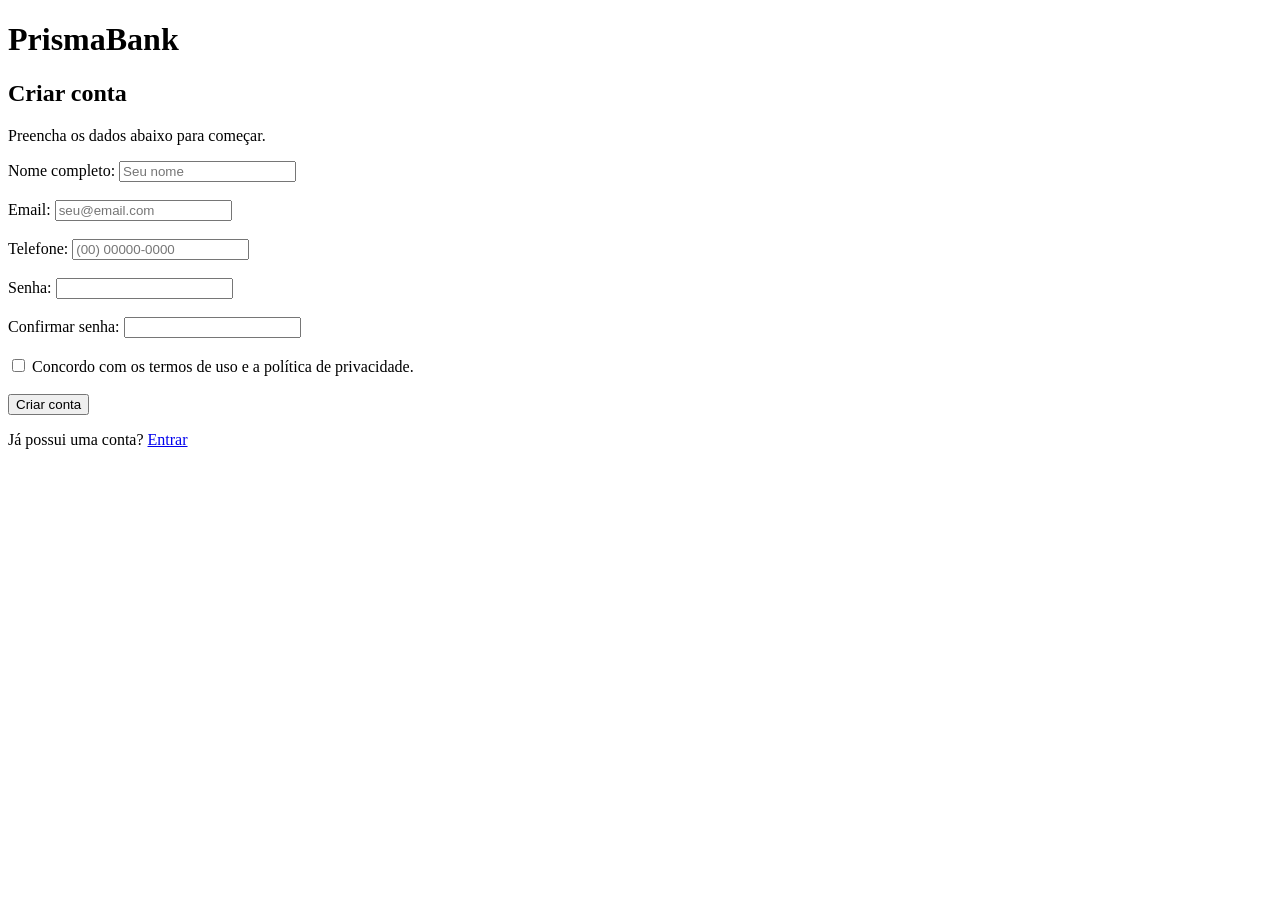
==== index.html @ 23309fc6 "Leva o cadastro para o painel do banco O cadastro.html agora vem antes do painel: quem abre o index." ====
<!DOCTYPE html>
<html lang="pt-BR">
<head>
  <meta charset="UTF-8">
  <meta name="viewport" content="width=device-width, initial-scale=1.0">
  <title>Prisma Bank | Início</title>

  <!-- Quem ainda não fez o cadastro vai primeiro para a tela de cadastro -->
  <script>
    let usuarioPrisma = null;
    try { usuarioPrisma = sessionStorage.getItem("prisma-usuario"); } catch (erro) {}
    if (!usuarioPrisma) { window.location.replace("cadastro.html"); }
  </script>

  <!-- Fonte do Google -->
  <link rel="preconnect" href="https://fonts.googleapis.com">
  <link rel="preconnect" href="https://fonts.gstatic.com" crossorigin>
  <link href="https://fonts.googleapis.com/css2?family=Manrope:wght@400;500;600;700;800&display=swap" rel="stylesheet">

  <!-- CSS da equipe -->
  <link rel="stylesheet" href="css/style-1.css">
  <link rel="stylesheet" href="css/style-2.css">
</head>
<body>
  <div class="app">

    <!-- ===== MENU LATERAL ===== -->
    <aside class="sidebar" id="sidebar">
      <a href="#" class="logo">
        <span class="logo-icone">△</span>
        <span class="logo-texto">Prisma Bank</span>
      </a>

      <nav class="menu">
        <ul>
          <li><a href="#" class="menu-link ativo"><span class="icone">⌂</span> Início</a></li>
          <li><a href="#" class="menu-link"><span class="icone">◈</span> Pix</a></li>
          <li><a href="#" class="menu-link"><span class="icone">⇄</span> Transferências</a></li>
          <li><a href="#" class="menu-link"><span class="icone">▤</span> Extrato</a></li>
          <li><a href="#" class="menu-link"><span class="icone">▭</span> Cartões</a></li>
        </ul>
      </nav>

      <a href="#" class="menu-link config"><span class="icone">⚙</span> Configurações</a>
    </aside>

    <div class="conteudo">

      <!-- ===== TOPO ===== -->
      <header class="topo">
        <button class="btn-menu" id="btn-menu" aria-label="Abrir menu">☰</button>

        <div class="saldo">
          <span class="saldo-titulo">Saldo total</span>
          <strong class="saldo-valor" id="saldo-valor"><small>R$</small> 24.860,35</strong>
        </div>

        <div class="topo-acoes">
          <button class="btn-notificacao" id="btn-notificacao" aria-label="Notificações">
            🔔
            <span class="badge">3</span>
          </button>
          <div class="avatar">AS</div>
        </div>
      </header>

      <!-- ===== PAINEL ===== -->
      <main class="painel">

        <!-- Ações rápidas -->
        <section class="acoes-rapidas">
          <a href="#" class="card-acao destaque" id="btn-pix">
            <span class="card-icone">◈</span>
            <h3>Pix</h3>
            <p>Envie e receba na hora</p>
          </a>

          <a href="#" class="card-acao">
            <span class="card-icone">⇄</span>
            <h3>Transferir</h3>
            <p>Para qualquer banco</p>
          </a>

          <a href="#" class="card-acao">
            <span class="card-icone">▥</span>
            <h3>Pagar</h3>
            <p>Boletos e contas</p>
          </a>

          <a href="#" class="card-acao">
            <span class="card-icone">▯</span>
            <h3>Recarregar</h3>
            <p>Celular e transporte</p>
          </a>
        </section>

        <!-- Gráfico de gastos -->
        <section class="card grafico">
          <div class="grafico-topo">
            <div>
              <h2>Gastos mensais</h2>
              <p class="texto-fraco">Últimos 6 meses fechados</p>
            </div>

            <div class="grafico-resumo">
              <div>
                <span class="texto-fraco">Outubro</span>
                <strong>R$ 3.810</strong>
                <small class="texto-fraco">+12% sobre setembro</small>
              </div>
              <div>
                <span class="texto-fraco">-- Média</span>
                <strong>R$ 3.200</strong>
              </div>
            </div>
          </div>

          <div class="grafico-area">
            <div class="grafico-eixo">
              <span>R$ 4 mil</span>
              <span>R$ 2 mil</span>
              <span>R$ 0</span>
            </div>

            <div class="grafico-barras">
              <div class="barra-item">
                <div class="barra" style="height: 65%;"></div>
                <span>Mai</span>
              </div>
              <div class="barra-item">
                <div class="barra" style="height: 75%;"></div>
                <span>Jun</span>
              </div>
              <div class="barra-item">
                <div class="barra" style="height: 68%;"></div>
                <span>Jul</span>
              </div>
              <div class="barra-item">
                <div class="barra" style="height: 83%;"></div>
                <span>Ago</span>
              </div>
              <div class="barra-item">
                <div class="barra" style="height: 82%;"></div>
                <span>Set</span>
              </div>
              <div class="barra-item atual">
                <div class="barra" style="height: 95%;" title="Outubro: R$ 3.810"></div>
                <span>Out</span>
              </div>
            </div>
          </div>
        </section>

        <!-- Extrato recente -->
        <section class="card extrato">
          <div class="extrato-topo">
            <h2>Extrato recente</h2>
            <a href="#" class="link-destaque">Ver extrato completo</a>
          </div>

          <table class="tabela">
            <thead>
              <tr>
                <th>Descrição</th>
                <th>Data</th>
                <th>Tipo</th>
                <th>Status</th>
                <th class="valor">Valor</th>
              </tr>
            </thead>

            <tbody id="tabela-extrato">
              <tr>
                <td class="descricao"><span class="icone-mov entrada">↙</span> Lucas Ferreira</td>
                <td>Hoje, 09:42</td>
                <td>Pix</td>
                <td><span class="status concluido">✓ Concluído</span></td>
                <td class="valor positivo">+ R$ 850,00</td>
              </tr>
              <tr>
                <td class="descricao"><span class="icone-mov saida">↗</span> Supermercado Aurora</td>
                <td>Hoje, 08:15</td>
                <td>Cartão</td>
                <td><span class="status concluido">✓ Concluído</span></td>
                <td class="valor">− R$ 212,90</td>
              </tr>
              <tr>
                <td class="descricao"><span class="icone-mov saida">↗</span> Conta de luz</td>
                <td>3 nov</td>
                <td>Boleto</td>
                <td><span class="status pendente">◷ Pendente</span></td>
                <td class="valor">− R$ 184,37</td>
              </tr>
              <tr>
                <td class="descricao"><span class="icone-mov saida">↗</span> Renata Lima</td>
                <td>3 nov</td>
                <td>TED</td>
                <td><span class="status concluido">✓ Concluído</span></td>
                <td class="valor">− R$ 1.200,00</td>
              </tr>
              <tr>
                <td class="descricao"><span class="icone-mov saida">↗</span> Recarga de celular</td>
                <td>2 nov</td>
                <td>Recarga</td>
                <td><span class="status concluido">✓ Concluído</span></td>
                <td class="valor">− R$ 30,00</td>
              </tr>
            </tbody>
          </table>
        </section>

      </main>
    </div>

  </div>

  <!-- JavaScript da equipe -->
  <script src="js/script-1.js"></script>
  <script src="js/script-2.js"></script>
</body>
</html>
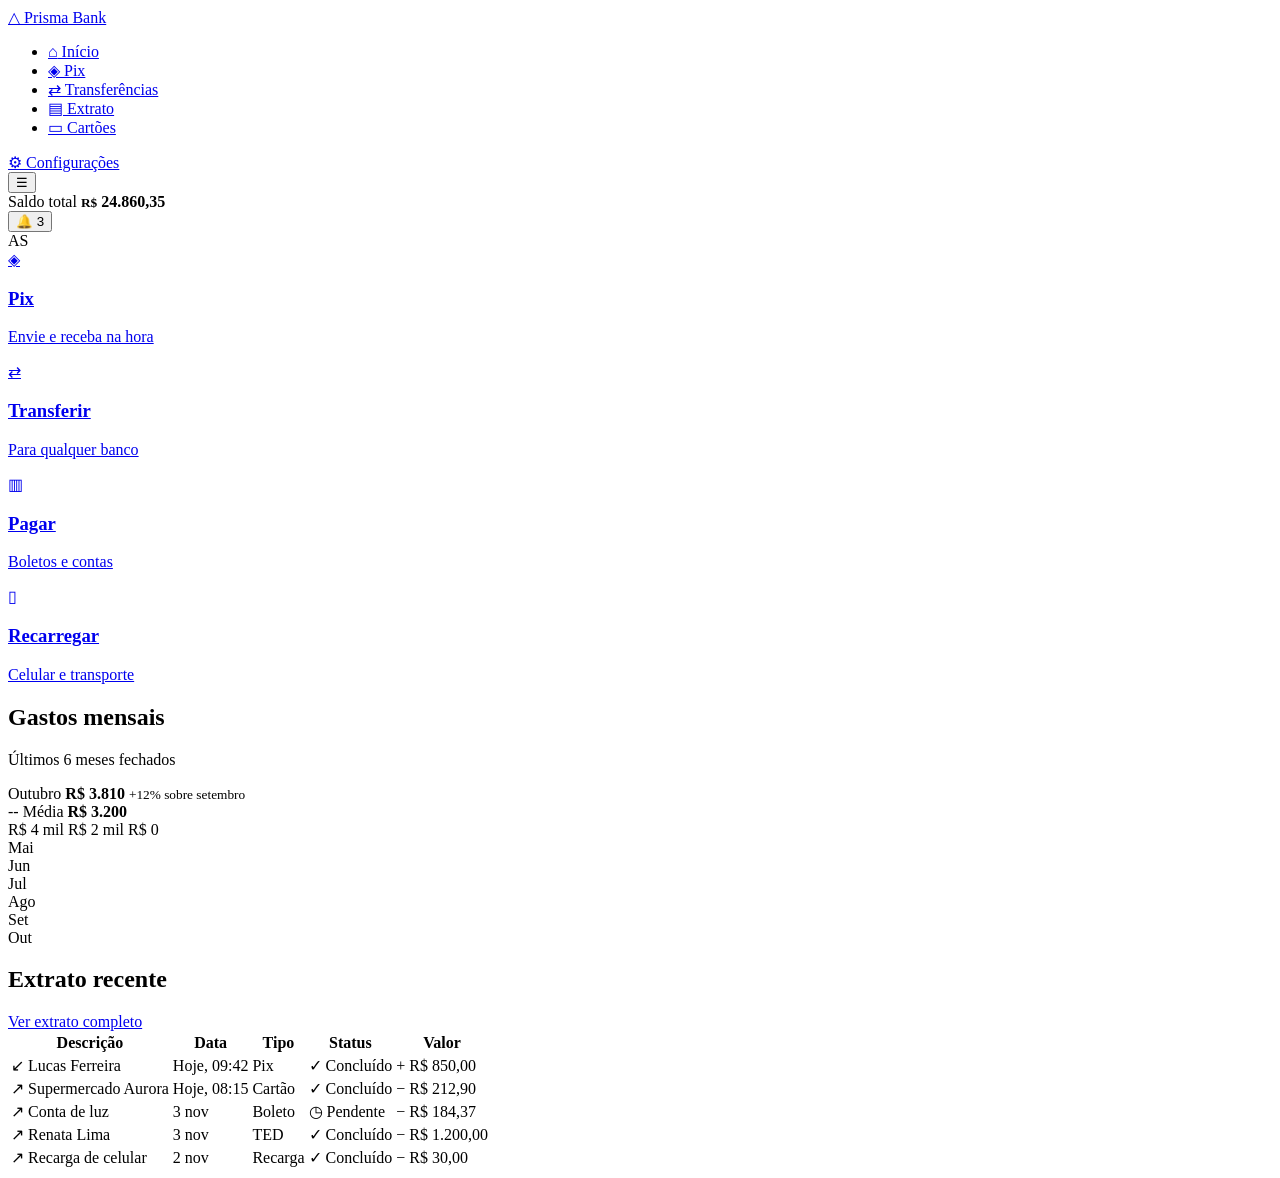
==== commit 00c5b987: "Revert "Leva o cadastro para o painel do banco" This reverts commit 23309fc.  Co-Authored-By: Claude" ====
--- a/index.html
+++ b/index.html
@@ -4,13 +4,6 @@
   <meta charset="UTF-8">
   <meta name="viewport" content="width=device-width, initial-scale=1.0">
   <title>Prisma Bank | Início</title>
-
-  <!-- Quem ainda não fez o cadastro vai primeiro para a tela de cadastro -->
-  <script>
-    let usuarioPrisma = null;
-    try { usuarioPrisma = sessionStorage.getItem("prisma-usuario"); } catch (erro) {}
-    if (!usuarioPrisma) { window.location.replace("cadastro.html"); }
-  </script>
 
   <!-- Fonte do Google -->
   <link rel="preconnect" href="https://fonts.googleapis.com">
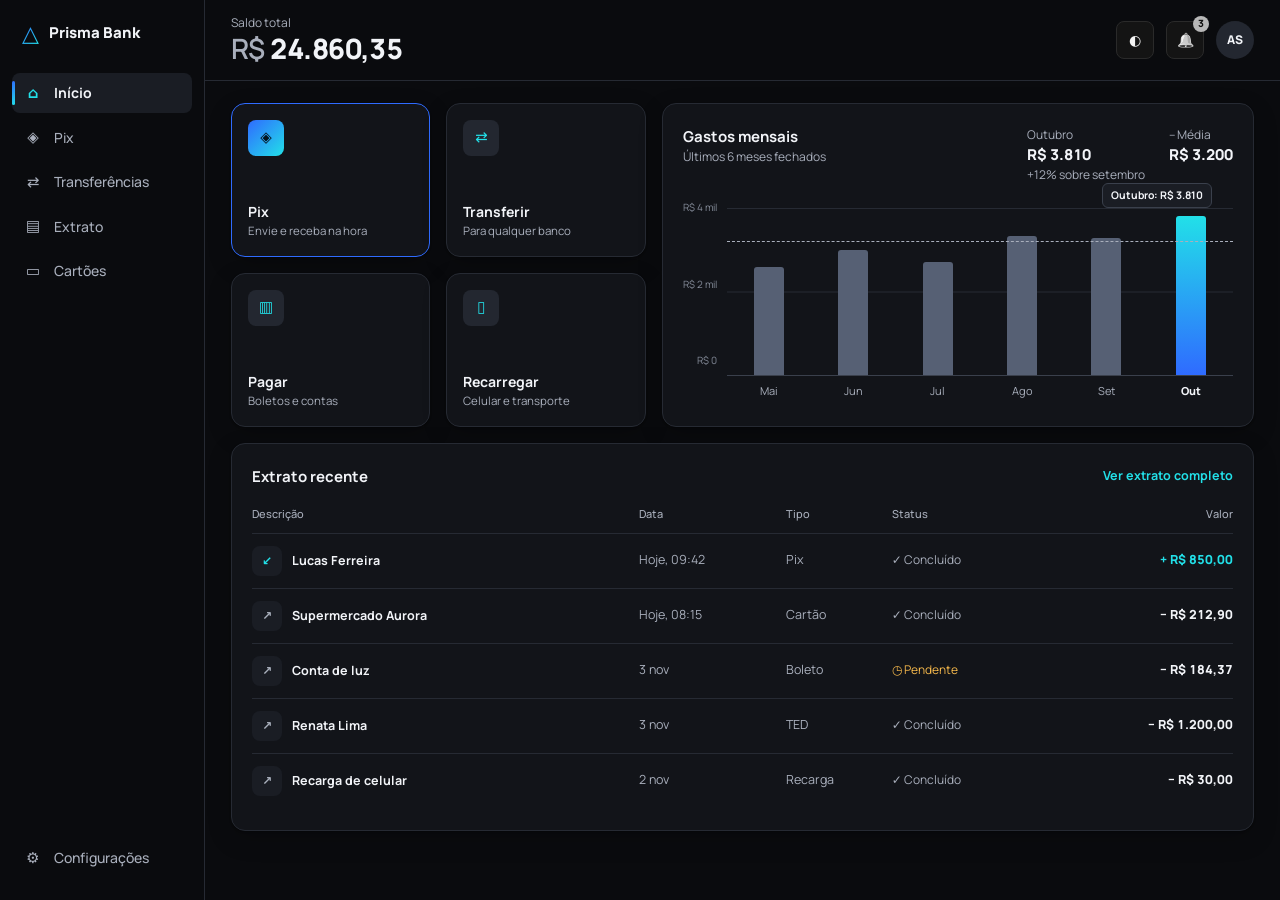
==== commit 7a40c25b: "Liga o JavaScript ao index.html" ====
--- a/index.html
+++ b/index.html
@@ -49,6 +49,7 @@
         </div>
 
         <div class="topo-acoes">
+          <button class="btn-notificacao" id="btn-tema" aria-label="Mudar tema">&#9680;</button>
           <button class="btn-notificacao" id="btn-notificacao" aria-label="Notificações">
             🔔
             <span class="badge">3</span>
@@ -208,7 +209,7 @@
   </div>
 
   <!-- JavaScript da equipe -->
-  <script src="js/script-1.js"></script>
-  <script src="js/script-2.js"></script>
+  <script src="script.js"></script>
+  <script src="script.js"></script>
 </body>
 </html>
--- a/css/style-1.css
+++ b/css/style-1.css
@@ -0,0 +1,710 @@
+/* ==========================================================================
+   Prisma Bank: painel
+   Fundo escuro, cinzas para o conteúdo e o gradiente azul → ciano só nos
+   destaques (logo, Pix, mês atual do gráfico).
+   ========================================================================== */
+
+/* ---------- Cores e medidas (mude aqui para mudar o site todo) ---------- */
+:root {
+  color-scheme: dark;
+
+  /* Fundos */
+  --bg: #0a0b0e;
+  --surface: #121419;
+  --surface-2: #1a1d24;
+  --surface-3: #232730;
+  --line: #262a33;
+  --line-strong: #3a404c;
+
+  /* Texto */
+  --text: #f2f4f8;
+  --text-2: #a9afbc;
+  --text-3: #868d9b;
+
+  /* Destaques */
+  --blue: #2f6bff;
+  --cyan: #22e0e8;
+  --gradiente: linear-gradient(135deg, var(--blue), var(--cyan));
+  --destaque: var(--cyan);
+
+  /* Status */
+  --aviso: #f5b84b;
+
+  /* Gráfico */
+  --barra: #566074;
+  --barra-hover: #7a859b;
+
+  /* Formas */
+  --raio-p: 8px;
+  --raio: 14px;
+  --sombra: 0 1px 2px rgb(0 0 0 / 0.3), 0 8px 24px rgb(0 0 0 / 0.18);
+  --transicao: 180ms ease;
+
+  --largura-menu: 205px;
+}
+
+/* Modo claro: o JavaScript só precisa colocar a classe "claro" no <body> */
+body.claro {
+  color-scheme: light;
+
+  --bg: #f3f5f9;
+  --surface: #ffffff;
+  --surface-2: #f0f2f7;
+  --surface-3: #e4e8ef;
+  --line: #e1e5ec;
+  --line-strong: #c5ccd8;
+
+  --text: #12151b;
+  --text-2: #4c5362;
+  --text-3: #667083;
+
+  --destaque: #0a6bb0; /* ciano puro fica ilegível sobre branco */
+  --aviso: #9a6200;
+
+  --barra: #aab2c2;
+  --barra-hover: #7c869a;
+
+  --sombra: 0 1px 2px rgb(18 21 27 / 0.05), 0 8px 24px rgb(18 21 27 / 0.05);
+}
+
+/* ---------- Base ---------- */
+*,
+*::before,
+*::after {
+  box-sizing: border-box;
+}
+
+body {
+  margin: 0;
+  min-height: 100vh;
+  background: var(--bg);
+  color: var(--text);
+  font-family: "Manrope", system-ui, "Segoe UI", Roboto, sans-serif;
+  font-size: 14px;
+  line-height: 1.5;
+  -webkit-font-smoothing: antialiased;
+  transition: background-color var(--transicao), color var(--transicao);
+}
+
+h2,
+h3,
+p,
+ul {
+  margin: 0;
+}
+
+ul {
+  padding: 0;
+  list-style: none;
+}
+
+a {
+  color: inherit;
+  text-decoration: none;
+}
+
+button {
+  font: inherit;
+  color: inherit;
+  cursor: pointer;
+}
+
+.texto-fraco {
+  color: var(--text-2);
+  font-size: 12px;
+}
+
+/* ---------- Estrutura: menu à esquerda + conteúdo ---------- */
+.app {
+  display: grid;
+  grid-template-columns: var(--largura-menu) minmax(0, 1fr);
+  min-height: 100vh;
+}
+
+/* ---------- Menu lateral ---------- */
+.sidebar {
+  position: sticky;
+  top: 0;
+  display: flex;
+  flex-direction: column;
+  gap: 28px;
+  height: 100vh;
+  padding: 22px 12px;
+  border-right: 1px solid var(--line);
+  background: var(--bg);
+}
+
+.logo {
+  display: flex;
+  align-items: center;
+  gap: 10px;
+  padding: 0 10px;
+  font-size: 15px;
+  font-weight: 800;
+}
+
+.logo-icone {
+  font-size: 22px;
+  line-height: 1;
+  background: var(--gradiente);
+  -webkit-background-clip: text;
+  background-clip: text;
+  color: transparent;
+}
+
+.menu {
+  flex: 1;
+}
+
+.menu ul {
+  display: flex;
+  flex-direction: column;
+  gap: 4px;
+}
+
+.menu-link {
+  position: relative;
+  display: flex;
+  align-items: center;
+  gap: 12px;
+  padding: 9px 12px;
+  border-radius: var(--raio-p);
+  color: var(--text-2);
+  font-weight: 500;
+  transition: background-color var(--transicao), color var(--transicao);
+}
+
+.menu-link:hover {
+  background: var(--surface);
+  color: var(--text);
+}
+
+.menu-link.ativo {
+  background: var(--surface-2);
+  color: var(--text);
+  font-weight: 700;
+}
+
+/* Barrinha colorida à esquerda do item ativo */
+.menu-link.ativo::before {
+  content: "";
+  position: absolute;
+  top: 8px;
+  bottom: 8px;
+  left: 0;
+  width: 3px;
+  border-radius: 3px;
+  background: var(--gradiente);
+}
+
+.menu-link.ativo .icone {
+  color: var(--destaque);
+}
+
+.icone {
+  display: inline-grid;
+  place-items: center;
+  width: 18px;
+  font-size: 15px;
+}
+
+/* ---------- Conteúdo ---------- */
+.conteudo {
+  min-width: 0;
+}
+
+/* ---------- Topo ---------- */
+.topo {
+  position: sticky;
+  top: 0;
+  z-index: 10;
+  display: flex;
+  align-items: center;
+  gap: 16px;
+  padding: 14px 26px;
+  border-bottom: 1px solid var(--line);
+  background: var(--bg);
+}
+
+.btn-menu {
+  display: none; /* só aparece no celular */
+  width: 40px;
+  height: 40px;
+  border: 1px solid var(--line);
+  border-radius: var(--raio-p);
+  background: var(--surface);
+  font-size: 18px;
+}
+
+.saldo {
+  display: flex;
+  flex-direction: column;
+}
+
+.saldo-titulo {
+  color: var(--text-2);
+  font-size: 12px;
+}
+
+.saldo-valor {
+  font-size: 28px;
+  font-weight: 800;
+  line-height: 1.2;
+  letter-spacing: -0.02em;
+  font-variant-numeric: tabular-nums;
+}
+
+.saldo-valor small {
+  color: var(--text-2);
+  font-size: inherit;
+  font-weight: 600;
+}
+
+.topo-acoes {
+  display: flex;
+  align-items: center;
+  gap: 12px;
+  margin-left: auto;
+}
+
+.btn-notificacao {
+  position: relative;
+  display: grid;
+  place-items: center;
+  width: 38px;
+  height: 38px;
+  border: 1px solid var(--line);
+  border-radius: var(--raio-p);
+  background: var(--surface);
+  font-size: 14px;
+  filter: grayscale(1);
+  transition: border-color var(--transicao);
+}
+
+.btn-notificacao:hover {
+  border-color: var(--line-strong);
+}
+
+.badge {
+  position: absolute;
+  top: -6px;
+  right: -6px;
+  display: grid;
+  place-items: center;
+  min-width: 16px;
+  height: 16px;
+  padding: 0 4px;
+  border-radius: 999px;
+  background: var(--cyan);
+  color: #04131f;
+  font-size: 10px;
+  font-weight: 800;
+  filter: none;
+}
+
+.avatar {
+  display: grid;
+  place-items: center;
+  width: 38px;
+  height: 38px;
+  border-radius: 50%;
+  background: var(--surface-3);
+  font-size: 12px;
+  font-weight: 800;
+}
+
+/* ---------- Painel: atalhos + gráfico em cima, extrato embaixo ---------- */
+.painel {
+  display: grid;
+  grid-template-columns: minmax(0, 7fr) minmax(0, 10fr);
+  gap: 16px;
+  max-width: 1086px;
+  margin: 0 auto;
+  padding: 22px 26px 40px;
+}
+
+.card {
+  padding: 22px 20px;
+  border: 1px solid var(--line);
+  border-radius: var(--raio);
+  background: var(--surface);
+  box-shadow: var(--sombra);
+}
+
+.card h2 {
+  font-size: 15px;
+  font-weight: 700;
+}
+
+/* ---------- Ações rápidas ---------- */
+.acoes-rapidas {
+  display: grid;
+  grid-template-columns: repeat(2, minmax(0, 1fr));
+  gap: 16px;
+}
+
+.card-acao {
+  display: flex;
+  flex-direction: column;
+  min-height: 154px;
+  padding: 16px;
+  border: 1px solid var(--line);
+  border-radius: var(--raio);
+  background: var(--surface);
+  box-shadow: var(--sombra);
+  transition: border-color var(--transicao), transform var(--transicao);
+}
+
+.card-acao:hover,
+.card-acao:focus-visible {
+  border-color: var(--destaque);
+  transform: translateY(-2px);
+  outline: none;
+}
+
+.card-acao.destaque {
+  border-color: var(--blue);
+}
+
+.card-icone {
+  display: grid;
+  place-items: center;
+  width: 36px;
+  height: 36px;
+  margin-bottom: auto;
+  border-radius: var(--raio-p);
+  background: var(--surface-3);
+  color: var(--destaque);
+  font-size: 15px;
+}
+
+.card-acao.destaque .card-icone {
+  background: var(--gradiente);
+  color: #04131f;
+}
+
+.card-acao h3 {
+  margin-top: 40px;
+  font-size: 14px;
+  font-weight: 700;
+}
+
+.card-acao p {
+  color: var(--text-2);
+  font-size: 11.5px;
+}
+
+/* ---------- Gráfico de gastos ---------- */
+.grafico {
+  display: flex;
+  flex-direction: column;
+  gap: 24px;
+}
+
+.grafico-topo {
+  display: flex;
+  justify-content: space-between;
+  gap: 16px;
+}
+
+.grafico-resumo {
+  display: flex;
+  gap: 24px;
+}
+
+.grafico-resumo > div {
+  display: flex;
+  flex-direction: column;
+  font-size: 11px;
+}
+
+.grafico-resumo strong {
+  font-size: 15px;
+  font-weight: 800;
+  font-variant-numeric: tabular-nums;
+}
+
+.grafico-area {
+  --altura: 168px;
+  display: flex;
+  gap: 10px;
+  padding-bottom: 26px; /* espaço para os nomes dos meses */
+}
+
+.grafico-eixo {
+  display: flex;
+  flex-direction: column;
+  justify-content: space-between;
+  height: var(--altura);
+  margin-top: -8px;
+  margin-bottom: -8px;
+  color: var(--text-3);
+  font-size: 10px;
+  text-align: right;
+  white-space: nowrap;
+}
+
+.grafico-barras {
+  position: relative;
+  display: flex;
+  flex: 1;
+  align-items: flex-end;
+  justify-content: space-around;
+  height: var(--altura);
+  border-bottom: 1px solid var(--line-strong);
+  /* linhas de fundo em R$ 4 mil e R$ 2 mil */
+  background-image: linear-gradient(var(--line) 1px, transparent 1px);
+  background-size: 100% 50%;
+}
+
+/* Linha tracejada da média (R$ 3.200 de R$ 4 mil = 80%) */
+.grafico-barras::before {
+  content: "";
+  position: absolute;
+  right: 0;
+  bottom: 80%;
+  left: 0;
+  z-index: 2;
+  border-top: 1.5px dashed var(--text-2);
+  pointer-events: none;
+}
+
+.barra-item {
+  position: relative;
+  display: flex;
+  flex: 1;
+  justify-content: center;
+  align-items: flex-end;
+  height: 100%;
+}
+
+.barra {
+  position: relative;
+  width: min(30px, 60%);
+  border-radius: 3px 3px 0 0;
+  background: var(--barra);
+  transition: background-color var(--transicao);
+}
+
+.barra-item:hover .barra {
+  background: var(--barra-hover);
+}
+
+.barra-item span {
+  position: absolute;
+  bottom: -24px;
+  color: var(--text-2);
+  font-size: 11px;
+}
+
+.barra-item.atual .barra {
+  background: linear-gradient(to top, var(--blue), var(--cyan));
+}
+
+.barra-item.atual span {
+  color: var(--text);
+  font-weight: 800;
+}
+
+/* Etiqueta em cima do mês atual (usa o texto do atributo title) */
+.barra-item.atual .barra::after {
+  content: attr(title);
+  position: absolute;
+  bottom: calc(100% + 8px);
+  right: -6px;
+  z-index: 3;
+  padding: 4px 8px;
+  border: 1px solid var(--line-strong);
+  border-radius: 6px;
+  background: var(--surface-2);
+  color: var(--text);
+  font-size: 10.5px;
+  font-weight: 700;
+  white-space: nowrap;
+}
+
+/* ---------- Extrato ---------- */
+.extrato {
+  grid-column: 1 / -1;
+}
+
+.extrato-topo {
+  display: flex;
+  align-items: center;
+  justify-content: space-between;
+  margin-bottom: 18px;
+}
+
+.link-destaque {
+  color: var(--destaque);
+  font-size: 12.5px;
+  font-weight: 700;
+}
+
+.link-destaque:hover {
+  text-decoration: underline;
+}
+
+.tabela {
+  width: 100%;
+  border-collapse: collapse;
+  font-size: 12.5px;
+}
+
+.tabela th {
+  padding: 0 0 10px;
+  color: var(--text-2);
+  font-size: 11px;
+  font-weight: 500;
+  text-align: left;
+}
+
+.tabela td {
+  padding: 12px 0;
+  border-top: 1px solid var(--line);
+  color: var(--text-2);
+}
+
+.tabela tbody tr {
+  transition: background-color var(--transicao);
+}
+
+.tabela tbody tr:hover {
+  background: var(--surface-2);
+}
+
+.descricao {
+  display: flex;
+  align-items: center;
+  gap: 10px;
+  color: var(--text) !important;
+  font-weight: 700;
+}
+
+.icone-mov {
+  display: grid;
+  place-items: center;
+  width: 30px;
+  height: 30px;
+  border-radius: var(--raio-p);
+  background: var(--surface-2);
+  color: var(--text-2);
+  font-size: 12px;
+}
+
+.icone-mov.entrada {
+  color: var(--destaque);
+}
+
+.status {
+  font-size: 12px;
+}
+
+.status.pendente {
+  color: var(--aviso);
+}
+
+.tabela .valor {
+  text-align: right;
+  white-space: nowrap;
+}
+
+.tabela td.valor {
+  color: var(--text);
+  font-weight: 800;
+  font-variant-numeric: tabular-nums;
+}
+
+.tabela td.valor.positivo {
+  color: var(--destaque);
+}
+
+/* ---------- Telas médias: o gráfico desce para baixo dos atalhos ---------- */
+@media (max-width: 1100px) {
+  .painel {
+    grid-template-columns: minmax(0, 1fr);
+  }
+
+  .acoes-rapidas {
+    grid-template-columns: repeat(4, minmax(0, 1fr));
+  }
+
+  .card-acao {
+    min-height: 130px;
+  }
+
+  .card-acao h3 {
+    margin-top: 24px;
+  }
+}
+
+/* ---------- Celular: o menu vira uma gaveta que abre pelo botão ☰ ---------- */
+@media (max-width: 800px) {
+  .app {
+    grid-template-columns: minmax(0, 1fr);
+  }
+
+  .sidebar {
+    position: fixed;
+    left: 0;
+    z-index: 20;
+    width: 240px;
+    transform: translateX(-100%);
+    transition: transform var(--transicao);
+  }
+
+  /* O JavaScript coloca a classe "aberto" para mostrar o menu */
+  .sidebar.aberto {
+    transform: translateX(0);
+    box-shadow: 0 0 40px rgb(0 0 0 / 0.5);
+  }
+
+  .btn-menu {
+    display: grid;
+    place-items: center;
+  }
+
+  .topo {
+    padding: 12px 16px;
+  }
+
+  .saldo-valor {
+    font-size: 22px;
+  }
+
+  .painel {
+    padding: 16px 16px 32px;
+  }
+
+  .acoes-rapidas {
+    grid-template-columns: repeat(2, minmax(0, 1fr));
+    gap: 12px;
+  }
+
+  .grafico-topo {
+    flex-direction: column;
+  }
+
+  /* No celular a tabela mostra só descrição, status e valor */
+  .tabela th:nth-child(2),
+  .tabela td:nth-child(2),
+  .tabela th:nth-child(3),
+  .tabela td:nth-child(3) {
+    display: none;
+  }
+}
+
+@media (max-width: 480px) {
+  .card-acao {
+    min-height: 110px;
+  }
+
+  .card-acao p {
+    display: none;
+  }
+
+  .tabela th:nth-child(4),
+  .tabela td:nth-child(4) {
+    display: none;
+  }
+}
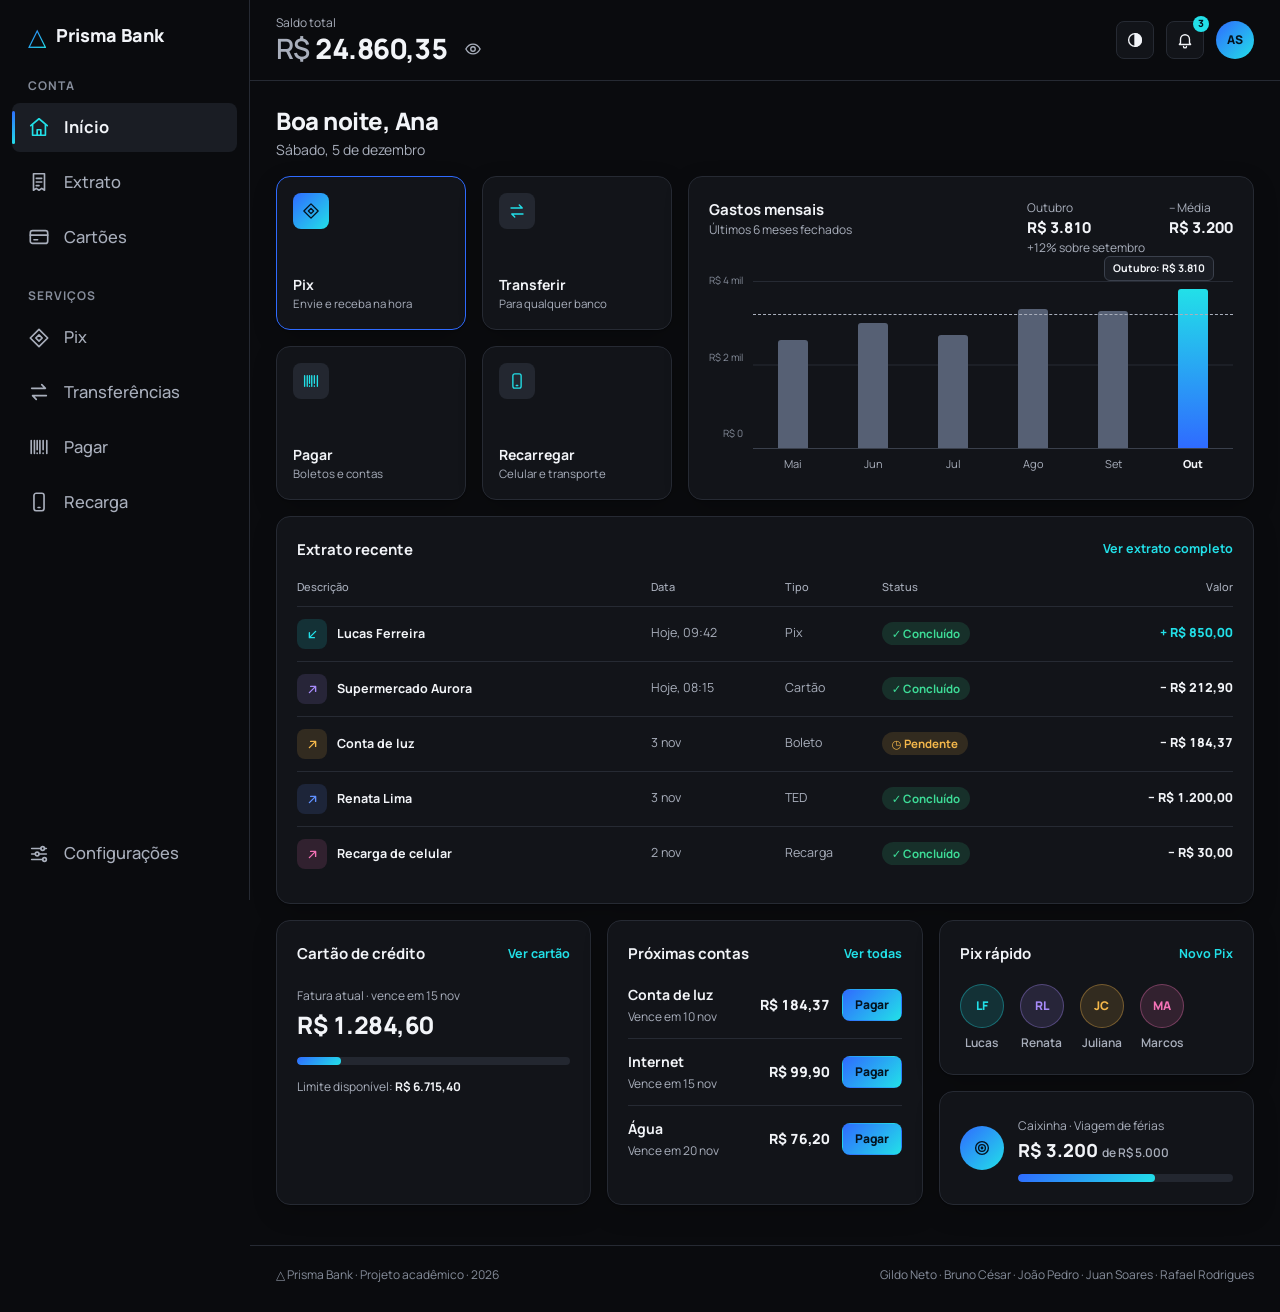
==== commit d9e4f9b7: "Junta o main e reúne o banco em uma página só Conclui o merge do main (PRs #4 e #5) com o painel reo" ====
--- a/index.html
+++ b/index.html
@@ -4,6 +4,7 @@
   <meta charset="UTF-8">
   <meta name="viewport" content="width=device-width, initial-scale=1.0">
   <title>Prisma Bank | Início</title>
+  <link rel="icon" href="favicon.svg" type="image/svg+xml">
 
   <!-- Fonte do Google -->
   <link rel="preconnect" href="https://fonts.googleapis.com">
@@ -12,77 +13,138 @@
 
   <!-- CSS da equipe -->
   <link rel="stylesheet" href="css/style-1.css">
-  <link rel="stylesheet" href="css/style-2.css">
 </head>
 <body>
+  <!--
+    Ícones do site (SVG). Cada <symbol> é desenhado uma vez aqui e usado
+    em qualquer lugar com: <svg class="ico"><use href="#i-pix"/></svg>
+  -->
+  <svg class="sprite" aria-hidden="true">
+    <symbol id="i-inicio" viewBox="0 0 24 24"><path d="M3 10.5 12 3l9 7.5"/><path d="M5 9.5V21h14V9.5"/><path d="M10 21v-6h4v6"/></symbol>
+    <symbol id="i-pix" viewBox="0 0 24 24"><path d="M12 2.5 21.5 12 12 21.5 2.5 12Z"/><path d="M8.5 12 12 8.5 15.5 12 12 15.5Z"/></symbol>
+    <symbol id="i-transferir" viewBox="0 0 24 24"><path d="M4 8h15l-4-4"/><path d="M20 16H5l4 4"/></symbol>
+    <symbol id="i-extrato" viewBox="0 0 24 24"><path d="M6 3h12v18l-3-2-3 2-3-2-3 2Z"/><path d="M9 8h6M9 12h6M9 16h3"/></symbol>
+    <symbol id="i-cartao" viewBox="0 0 24 24"><rect x="2.5" y="5" width="19" height="14" rx="2.5"/><path d="M2.5 10h19M6.5 15h4"/></symbol>
+    <symbol id="i-config" viewBox="0 0 24 24"><path d="M4 6h10M4 12h4M12 12h8M4 18h12"/><circle cx="16" cy="6" r="2"/><circle cx="10" cy="12" r="2"/><circle cx="18" cy="18" r="2"/><path d="M18 6h2"/></symbol>
+    <symbol id="i-pagar" viewBox="0 0 24 24"><path d="M3.5 5v14M7 5v14M10 5v10M13 5v14M16.5 5v10M20.5 5v14M10 18.5v.5M16.5 18.5v.5"/></symbol>
+    <symbol id="i-recarga" viewBox="0 0 24 24"><rect x="6.5" y="2.5" width="11" height="19" rx="2.5"/><path d="M11 18h2"/></symbol>
+    <symbol id="i-sino" viewBox="0 0 24 24"><path d="M6 16v-5a6 6 0 0 1 12 0v5l1.5 2h-15Z"/><path d="M10 20.5a2 2 0 0 0 4 0"/></symbol>
+    <symbol id="i-tema" viewBox="0 0 24 24"><circle cx="12" cy="12" r="8.5"/><path d="M12 3.5a8.5 8.5 0 0 1 0 17Z" fill="currentColor"/></symbol>
+    <symbol id="i-menu" viewBox="0 0 24 24"><path d="M4 7h16M4 12h16M4 17h16"/></symbol>
+    <symbol id="i-olho" viewBox="0 0 24 24"><path d="M2.5 12S6 5.5 12 5.5 21.5 12 21.5 12 18 18.5 12 18.5 2.5 12 2.5 12Z"/><circle cx="12" cy="12" r="3"/></symbol>
+    <symbol id="i-olho-off" viewBox="0 0 24 24"><path d="M2.5 12S6 5.5 12 5.5 21.5 12 21.5 12 18 18.5 12 18.5 2.5 12 2.5 12Z"/><circle cx="12" cy="12" r="3"/><path d="M4 4l16 16"/></symbol>
+    <symbol id="i-cadeado" viewBox="0 0 24 24"><rect x="5" y="10.5" width="14" height="10" rx="2"/><path d="M8 10.5V8a4 4 0 0 1 8 0v2.5"/></symbol>
+    <symbol id="i-entrada" viewBox="0 0 24 24"><path d="M17 7 7 17M7 9v8h8"/></symbol>
+    <symbol id="i-saida" viewBox="0 0 24 24"><path d="M7 17 17 7M9 7h8v8"/></symbol>
+    <symbol id="i-check" viewBox="0 0 24 24"><path d="m5 12.5 4.5 4.5L19 7.5"/></symbol>
+    <symbol id="i-meta" viewBox="0 0 24 24"><circle cx="12" cy="12" r="8.5"/><circle cx="12" cy="12" r="4.5"/><circle cx="12" cy="12" r="1" fill="currentColor"/></symbol>
+  </svg>
+  <!--
+    Todas as telas do banco ficam neste arquivo.
+    Cada tela é um <main data-tela="..."> e só uma aparece por vez.
+    Os links do menu usam "#nome-da-tela" (ex.: href="#extrato")
+    e o script.js mostra a tela certa.
+  -->
   <div class="app">
 
     <!-- ===== MENU LATERAL ===== -->
     <aside class="sidebar" id="sidebar">
-      <a href="#" class="logo">
+      <a href="#inicio" class="logo">
         <span class="logo-icone">△</span>
         <span class="logo-texto">Prisma Bank</span>
       </a>
 
       <nav class="menu">
+        <!-- Dois grupos, cada um com um título pequeno em cima -->
+        <p class="menu-titulo">Conta</p>
         <ul>
-          <li><a href="#" class="menu-link ativo"><span class="icone">⌂</span> Início</a></li>
-          <li><a href="#" class="menu-link"><span class="icone">◈</span> Pix</a></li>
-          <li><a href="#" class="menu-link"><span class="icone">⇄</span> Transferências</a></li>
-          <li><a href="#" class="menu-link"><span class="icone">▤</span> Extrato</a></li>
-          <li><a href="#" class="menu-link"><span class="icone">▭</span> Cartões</a></li>
+          <li><a href="#inicio" class="menu-link ativo"><span class="icone"><svg class="ico"><use href="#i-inicio"/></svg></span> Início</a></li>
+          <li><a href="#extrato" class="menu-link"><span class="icone"><svg class="ico"><use href="#i-extrato"/></svg></span> Extrato</a></li>
+          <li><a href="#cartoes" class="menu-link"><span class="icone"><svg class="ico"><use href="#i-cartao"/></svg></span> Cartões</a></li>
+        </ul>
+
+        <p class="menu-titulo">Serviços</p>
+        <ul>
+          <li><a href="#pix" class="menu-link"><span class="icone"><svg class="ico"><use href="#i-pix"/></svg></span> Pix</a></li>
+          <li><a href="#transferencias" class="menu-link"><span class="icone"><svg class="ico"><use href="#i-transferir"/></svg></span> Transferências</a></li>
+          <li><a href="#pagar" class="menu-link"><span class="icone"><svg class="ico"><use href="#i-pagar"/></svg></span> Pagar</a></li>
+          <li><a href="#recarga" class="menu-link"><span class="icone"><svg class="ico"><use href="#i-recarga"/></svg></span> Recarga</a></li>
         </ul>
       </nav>
 
-      <a href="#" class="menu-link config"><span class="icone">⚙</span> Configurações</a>
+      <a href="#configuracoes" class="menu-link config"><span class="icone"><svg class="ico"><use href="#i-config"/></svg></span> Configurações</a>
     </aside>
 
     <div class="conteudo">
 
       <!-- ===== TOPO ===== -->
       <header class="topo">
-        <button class="btn-menu" id="btn-menu" aria-label="Abrir menu">☰</button>
+        <button class="btn-menu" id="btn-menu" aria-label="Abrir menu"><svg class="ico"><use href="#i-menu"/></svg></button>
 
         <div class="saldo">
           <span class="saldo-titulo">Saldo total</span>
-          <strong class="saldo-valor" id="saldo-valor"><small>R$</small> 24.860,35</strong>
+          <div class="saldo-linha">
+            <strong class="saldo-valor" id="saldo-valor"><small>R$</small> 24.860,35</strong>
+            <!-- Olho: esconde e mostra o saldo -->
+            <button class="btn-olho" id="btn-olho" aria-label="Esconder saldo"><svg class="ico"><use href="#i-olho"/></svg></button>
+          </div>
         </div>
 
         <div class="topo-acoes">
-          <button class="btn-notificacao" id="btn-tema" aria-label="Mudar tema">&#9680;</button>
-          <button class="btn-notificacao" id="btn-notificacao" aria-label="Notificações">
-            🔔
-            <span class="badge">3</span>
-          </button>
-          <div class="avatar">AS</div>
+          <button class="btn-notificacao" id="btn-tema" aria-label="Mudar tema"><svg class="ico"><use href="#i-tema"/></svg></button>
+          <!-- Sino: abre uma caixinha com as notificações -->
+          <div class="notificacoes">
+            <button class="btn-notificacao" id="btn-notificacao" aria-label="Notificações" aria-expanded="false">
+              <svg class="ico"><use href="#i-sino"/></svg>
+              <span class="badge" id="badge-notificacoes"></span>
+            </button>
+
+            <div class="caixa-notificacoes" id="caixa-notificacoes" hidden>
+              <div class="card-topo">
+                <h2>Notificações</h2>
+                <button class="link-destaque botao-texto" id="btn-limpar-notificacoes">Limpar</button>
+              </div>
+              <ul class="lista" id="lista-notificacoes"><!-- preenchido pelo script.js --></ul>
+            </div>
+          </div>
+          <a href="#configuracoes" class="avatar" title="Meu perfil">AS</a>
         </div>
       </header>
 
-      <!-- ===== PAINEL ===== -->
-      <main class="painel">
+
+      <!-- =====================================================
+           TELA: INÍCIO
+           ===================================================== -->
+      <main class="painel" data-tela="inicio" data-titulo="Início">
+
+        <!-- Saudação: "Bom dia/Boa tarde/Boa noite" e a data vêm do script.js -->
+        <div class="saudacao">
+          <h1><span id="saudacao-texto">Olá</span>, Ana</h1>
+          <p id="data-hoje"></p>
+        </div>
 
         <!-- Ações rápidas -->
         <section class="acoes-rapidas">
-          <a href="#" class="card-acao destaque" id="btn-pix">
-            <span class="card-icone">◈</span>
+          <a href="#pix" class="card-acao destaque">
+            <span class="card-icone"><svg class="ico"><use href="#i-pix"/></svg></span>
             <h3>Pix</h3>
             <p>Envie e receba na hora</p>
           </a>
 
-          <a href="#" class="card-acao">
-            <span class="card-icone">⇄</span>
+          <a href="#transferencias" class="card-acao">
+            <span class="card-icone"><svg class="ico"><use href="#i-transferir"/></svg></span>
             <h3>Transferir</h3>
             <p>Para qualquer banco</p>
           </a>
 
-          <a href="#" class="card-acao">
-            <span class="card-icone">▥</span>
+          <a href="#pagar" class="card-acao">
+            <span class="card-icone"><svg class="ico"><use href="#i-pagar"/></svg></span>
             <h3>Pagar</h3>
             <p>Boletos e contas</p>
           </a>
 
-          <a href="#" class="card-acao">
-            <span class="card-icone">▯</span>
+          <a href="#recarga" class="card-acao">
+            <span class="card-icone"><svg class="ico"><use href="#i-recarga"/></svg></span>
             <h3>Recarregar</h3>
             <p>Celular e transporte</p>
           </a>
@@ -147,9 +209,9 @@
 
         <!-- Extrato recente -->
         <section class="card extrato">
-          <div class="extrato-topo">
+          <div class="card-topo">
             <h2>Extrato recente</h2>
-            <a href="#" class="link-destaque">Ver extrato completo</a>
+            <a href="#extrato" class="link-destaque">Ver extrato completo</a>
           </div>
 
           <table class="tabela">
@@ -163,53 +225,536 @@
               </tr>
             </thead>
 
-            <tbody id="tabela-extrato">
-              <tr>
-                <td class="descricao"><span class="icone-mov entrada">↙</span> Lucas Ferreira</td>
-                <td>Hoje, 09:42</td>
-                <td>Pix</td>
-                <td><span class="status concluido">✓ Concluído</span></td>
-                <td class="valor positivo">+ R$ 850,00</td>
-              </tr>
-              <tr>
-                <td class="descricao"><span class="icone-mov saida">↗</span> Supermercado Aurora</td>
-                <td>Hoje, 08:15</td>
-                <td>Cartão</td>
-                <td><span class="status concluido">✓ Concluído</span></td>
-                <td class="valor">− R$ 212,90</td>
-              </tr>
-              <tr>
-                <td class="descricao"><span class="icone-mov saida">↗</span> Conta de luz</td>
-                <td>3 nov</td>
-                <td>Boleto</td>
-                <td><span class="status pendente">◷ Pendente</span></td>
-                <td class="valor">− R$ 184,37</td>
-              </tr>
-              <tr>
-                <td class="descricao"><span class="icone-mov saida">↗</span> Renata Lima</td>
-                <td>3 nov</td>
-                <td>TED</td>
-                <td><span class="status concluido">✓ Concluído</span></td>
-                <td class="valor">− R$ 1.200,00</td>
-              </tr>
-              <tr>
-                <td class="descricao"><span class="icone-mov saida">↗</span> Recarga de celular</td>
-                <td>2 nov</td>
-                <td>Recarga</td>
-                <td><span class="status concluido">✓ Concluído</span></td>
-                <td class="valor">− R$ 30,00</td>
-              </tr>
-            </tbody>
+            <tbody id="extrato-recente"><!-- preenchido pelo script.js --></tbody>
           </table>
         </section>
 
-      </main>
+        <!-- Linha de baixo: cartão, próximas contas e Pix rápido -->
+        <div class="painel-linha">
+          <section class="card">
+            <div class="card-topo">
+              <h2>Cartão de crédito</h2>
+              <a href="#cartoes" class="link-destaque">Ver cartão</a>
+            </div>
+            <span class="texto-fraco">Fatura atual · vence em 15 nov</span>
+            <strong class="valor-grande">R$ 1.284,60</strong>
+            <div class="barra-limite"><span></span></div>
+            <span class="texto-fraco">Limite disponível: <strong class="limite-disponivel"></strong></span>
+          </section>
+
+          <section class="card">
+            <div class="card-topo">
+              <h2>Próximas contas</h2>
+              <a href="#pagar" class="link-destaque">Ver todas</a>
+            </div>
+            <ul class="lista lista-contas"><!-- preenchido pelo script.js --></ul>
+          </section>
+
+          <div class="coluna">
+            <section class="card">
+              <div class="card-topo">
+                <h2>Pix rápido</h2>
+                <a href="#pix" class="link-destaque">Novo Pix</a>
+              </div>
+              <div class="contatos"><!-- preenchido pelo script.js --></div>
+            </section>
+
+            <!-- Caixinha: dinheiro guardado para uma meta -->
+            <section class="card caixinha">
+              <span class="caixinha-icone"><svg class="ico"><use href="#i-meta"/></svg></span>
+              <div>
+                <span class="texto-fraco">Caixinha · Viagem de férias</span>
+                <strong>R$ 3.200 <small>de R$ 5.000</small></strong>
+                <div class="barra-meta"><span style="width: 64%;"></span></div>
+              </div>
+            </section>
+          </div>
+        </div>
+
+      </main>
+
+
+      <!-- =====================================================
+           TELA: PIX
+           ===================================================== -->
+      <main class="pagina" data-tela="pix" data-titulo="Pix" hidden>
+
+        <div class="pagina-topo">
+          <a href="#inicio" class="voltar">← Voltar ao início</a>
+          <h1>Pix</h1>
+          <p>Envie dinheiro na hora, a qualquer dia e horário.</p>
+        </div>
+
+        <div class="colunas">
+          <section class="card">
+            <h2>Enviar Pix</h2>
+            <form class="formulario">
+              <input type="hidden" name="tipo" value="Pix">
+
+              <div class="campo">
+                <span>Enviar para um contato</span>
+                <div class="contatos"><!-- preenchido pelo script.js --></div>
+              </div>
+
+              <div class="campo">
+                <label for="pix-chave">Chave Pix</label>
+                <input type="text" id="pix-chave" name="destino" placeholder="CPF, e-mail, celular ou chave aleatória" required>
+              </div>
+
+              <div class="campo">
+                <label for="pix-valor">Valor (R$)</label>
+                <input type="number" id="pix-valor" name="valor" min="0.01" step="0.01" placeholder="0,00" required>
+                <small class="texto-fraco dica-saldo"></small>
+              </div>
+
+              <div class="campo">
+                <label for="pix-mensagem">Mensagem (opcional)</label>
+                <input type="text" id="pix-mensagem" placeholder="Ex.: almoço de sexta">
+              </div>
+
+              <button type="submit" class="botao">Enviar Pix</button>
+            </form>
+          </section>
+
+          <div class="coluna">
+            <!-- QR Code de enfeite (desenhado pelo script.js) -->
+            <section class="card">
+              <h2>Receber Pix</h2>
+              <div class="receber-pix">
+                <div class="qr" id="qr-pix"></div>
+                <div>
+                  <span class="texto-fraco">Sua chave</span>
+                  <strong>ana.souza@email.com</strong>
+                  <p class="texto-fraco">Mostre o QR Code ou envie a chave para quem vai te pagar.</p>
+                </div>
+              </div>
+            </section>
+
+            <section class="card">
+              <h2>Suas chaves Pix</h2>
+              <ul class="lista">
+                <li><div><strong>CPF</strong><span class="texto-fraco">•••.456.789-••</span></div></li>
+                <li><div><strong>E-mail</strong><span class="texto-fraco">ana.souza@email.com</span></div></li>
+                <li><div><strong>Celular</strong><span class="texto-fraco">(11) 9••••-4321</span></div></li>
+              </ul>
+            </section>
+
+            <section class="card">
+              <h2>Pix recentes</h2>
+              <ul class="lista">
+                <li><div><strong>Lucas Ferreira</strong><span class="texto-fraco">Recebido hoje</span></div><span class="valor">+ R$ 850,00</span></li>
+                <li><div><strong>Juliana Costa</strong><span class="texto-fraco">Recebido em 30 out</span></div><span class="valor">+ R$ 300,00</span></li>
+              </ul>
+            </section>
+          </div>
+        </div>
+      </main>
+
+
+      <!-- =====================================================
+           TELA: TRANSFERÊNCIAS
+           ===================================================== -->
+      <main class="pagina" data-tela="transferencias" data-titulo="Transferências" hidden>
+
+        <div class="pagina-topo">
+          <a href="#inicio" class="voltar">← Voltar ao início</a>
+          <h1>Transferências</h1>
+          <p>Envie dinheiro para contas de qualquer banco.</p>
+        </div>
+
+        <div class="colunas">
+          <section class="card">
+            <h2>Nova transferência</h2>
+            <form class="formulario">
+              <input type="hidden" name="tipo" value="Transferência">
+
+              <div class="campo">
+                <label for="transf-banco">Banco</label>
+                <select id="transf-banco" required>
+                  <option value="">Escolha o banco</option>
+                  <option>Prisma Bank</option>
+                  <option>Banco do Brasil</option>
+                  <option>Caixa</option>
+                  <option>Itaú</option>
+                  <option>Bradesco</option>
+                  <option>Santander</option>
+                </select>
+              </div>
+
+              <div class="campo-duplo">
+                <div class="campo">
+                  <label for="transf-agencia">Agência</label>
+                  <input type="text" id="transf-agencia" placeholder="0000" required>
+                </div>
+                <div class="campo">
+                  <label for="transf-conta">Conta</label>
+                  <input type="text" id="transf-conta" placeholder="00000-0" required>
+                </div>
+              </div>
+
+              <div class="campo">
+                <label for="transf-favorecido">Nome de quem vai receber</label>
+                <input type="text" id="transf-favorecido" name="destino" placeholder="Nome completo" required>
+              </div>
+
+              <div class="campo">
+                <label for="transf-valor">Valor (R$)</label>
+                <input type="number" id="transf-valor" name="valor" min="0.01" step="0.01" placeholder="0,00" required>
+                <small class="texto-fraco dica-saldo"></small>
+              </div>
+
+              <div class="campo">
+                <span>Tipo de transferência</span>
+                <div class="opcoes">
+                  <label class="opcao"><input type="radio" name="modalidade" value="TED" checked><span>TED</span></label>
+                  <label class="opcao"><input type="radio" name="modalidade" value="Entre contas"><span>Entre contas Prisma</span></label>
+                </div>
+              </div>
+
+              <button type="submit" class="botao">Transferir</button>
+            </form>
+          </section>
+
+          <section class="card">
+            <h2>Favorecidos salvos</h2>
+            <p class="texto-fraco">Clique em alguém para preencher os dados.</p>
+            <ul class="lista" id="favorecidos"><!-- preenchido pelo script.js --></ul>
+          </section>
+        </div>
+      </main>
+
+
+      <!-- =====================================================
+           TELA: PAGAR
+           ===================================================== -->
+      <main class="pagina" data-tela="pagar" data-titulo="Pagar" hidden>
+
+        <div class="pagina-topo">
+          <a href="#inicio" class="voltar">← Voltar ao início</a>
+          <h1>Pagar contas</h1>
+          <p>Pague boletos e contas de consumo.</p>
+        </div>
+
+        <div class="colunas">
+          <section class="card">
+            <h2>Pagar boleto</h2>
+            <form class="formulario">
+              <input type="hidden" name="tipo" value="Pagamento de boleto">
+
+              <div class="campo">
+                <label for="pagar-codigo">Código de barras</label>
+                <input type="text" id="pagar-codigo" name="destino" placeholder="Digite os números do boleto" required>
+              </div>
+
+              <div class="campo-duplo">
+                <div class="campo">
+                  <label for="pagar-valor">Valor (R$)</label>
+                  <input type="number" id="pagar-valor" name="valor" min="0.01" step="0.01" placeholder="0,00" required>
+                </div>
+                <div class="campo">
+                  <label for="pagar-data">Data do pagamento</label>
+                  <input type="date" id="pagar-data" required>
+                </div>
+              </div>
+
+              <button type="submit" class="botao">Pagar</button>
+            </form>
+          </section>
+
+          <section class="card">
+            <h2>Contas a pagar</h2>
+            <ul class="lista lista-contas"><!-- preenchido pelo script.js --></ul>
+          </section>
+        </div>
+      </main>
+
+
+      <!-- =====================================================
+           TELA: RECARGA
+           ===================================================== -->
+      <main class="pagina" data-tela="recarga" data-titulo="Recarga" hidden>
+
+        <div class="pagina-topo">
+          <a href="#inicio" class="voltar">← Voltar ao início</a>
+          <h1>Recarga</h1>
+          <p>Coloque crédito no celular em poucos segundos.</p>
+        </div>
+
+        <div class="colunas">
+          <section class="card">
+            <h2>Recarregar celular</h2>
+            <form class="formulario">
+              <input type="hidden" name="tipo" value="Recarga de celular">
+
+              <div class="campo">
+                <label for="recarga-operadora">Operadora</label>
+                <select id="recarga-operadora" required>
+                  <option value="">Escolha a operadora</option>
+                  <option>Claro</option>
+                  <option>Vivo</option>
+                  <option>TIM</option>
+                  <option>Oi</option>
+                </select>
+              </div>
+
+              <div class="campo">
+                <label for="recarga-numero">Número do celular</label>
+                <input type="tel" id="recarga-numero" name="destino" placeholder="(00) 00000-0000" required>
+              </div>
+
+              <div class="campo">
+                <span>Valor</span>
+                <div class="opcoes">
+                  <label class="opcao"><input type="radio" name="valor" value="15" required><span>R$ 15</span></label>
+                  <label class="opcao"><input type="radio" name="valor" value="20"><span>R$ 20</span></label>
+                  <label class="opcao"><input type="radio" name="valor" value="30"><span>R$ 30</span></label>
+                  <label class="opcao"><input type="radio" name="valor" value="50"><span>R$ 50</span></label>
+                </div>
+              </div>
+
+              <button type="submit" class="botao">Recarregar</button>
+            </form>
+          </section>
+
+          <section class="card">
+            <h2>Recargas recentes</h2>
+            <ul class="lista">
+              <li><div><strong>(11) 9••••-4321</strong><span class="texto-fraco">2 nov</span></div><span class="valor">R$ 30,00</span></li>
+              <li><div><strong>(11) 9••••-4321</strong><span class="texto-fraco">5 out</span></div><span class="valor">R$ 20,00</span></li>
+            </ul>
+          </section>
+        </div>
+      </main>
+
+
+      <!-- =====================================================
+           TELA: EXTRATO
+           ===================================================== -->
+      <main class="pagina" data-tela="extrato" data-titulo="Extrato" hidden>
+
+        <div class="pagina-topo">
+          <a href="#inicio" class="voltar">← Voltar ao início</a>
+          <h1>Extrato</h1>
+          <p>Todas as entradas e saídas da sua conta.</p>
+        </div>
+
+        <div class="resumo">
+          <section class="card">
+            <span class="texto-fraco">Entradas no período</span>
+            <strong class="positivo" id="resumo-entradas"></strong>
+          </section>
+          <section class="card">
+            <span class="texto-fraco">Saídas no período</span>
+            <strong id="resumo-saidas"></strong>
+          </section>
+          <section class="card">
+            <span class="texto-fraco">Saldo atual</span>
+            <strong>R$ 24.860,35</strong>
+          </section>
+        </div>
+
+        <!-- Gastos por tipo: a rosca é feita só com CSS (conic-gradient) -->
+        <section class="card">
+          <h2>Para onde foi seu dinheiro</h2>
+          <div class="gastos">
+            <div class="rosca" id="rosca">
+              <div><span class="texto-fraco">Total gasto</span><strong id="rosca-total"></strong></div>
+            </div>
+            <ul class="lista legenda" id="legenda-gastos"><!-- preenchido pelo script.js --></ul>
+          </div>
+        </section>
+
+        <section class="card">
+          <div class="card-topo">
+            <h2>Movimentações</h2>
+            <div class="filtros">
+              <button class="filtro ativo" data-filtro="todos">Todos</button>
+              <button class="filtro" data-filtro="entrada">Entradas</button>
+              <button class="filtro" data-filtro="saida">Saídas</button>
+            </div>
+          </div>
+
+          <table class="tabela">
+            <thead>
+              <tr>
+                <th>Descrição</th>
+                <th>Data</th>
+                <th>Tipo</th>
+                <th>Status</th>
+                <th class="valor">Valor</th>
+              </tr>
+            </thead>
+
+            <tbody id="tabela-extrato"><!-- preenchido pelo script.js --></tbody>
+          </table>
+        </section>
+      </main>
+
+
+      <!-- =====================================================
+           TELA: CARTÕES
+           ===================================================== -->
+      <main class="pagina" data-tela="cartoes" data-titulo="Cartões" hidden>
+
+        <div class="pagina-topo">
+          <a href="#inicio" class="voltar">← Voltar ao início</a>
+          <h1>Cartões</h1>
+          <p>Veja seu cartão, a fatura e o limite disponível.</p>
+        </div>
+
+        <div class="colunas">
+          <section class="card">
+            <h2>Cartão Prisma</h2>
+            <div>
+              <div class="cartao-visual" id="cartao-visual">
+                <div class="cartao-linha">
+                  <span class="cartao-marca">△ Prisma Bank</span>
+                  <span class="status-cartao" id="status-cartao">Ativo</span>
+                </div>
+
+                <div class="cartao-chip"></div>
+                <span class="cartao-numero" id="numero-cartao">•••• •••• •••• 4821</span>
+
+                <div class="cartao-linha">
+                  <div><small>Nome</small>ANA SOUZA</div>
+                  <div><small>Validade</small>08/31</div>
+                  <span class="cartao-tipo">Crédito</span>
+                </div>
+              </div>
+
+              <div class="cartao-acoes">
+                <button class="acao-redonda" id="btn-mostrar-numero"><span><svg class="ico"><use href="#i-olho"/></svg></span><small>Mostrar número</small></button>
+                <button class="acao-redonda perigo" id="btn-bloquear"><span><svg class="ico"><use href="#i-cadeado"/></svg></span><small>Bloquear</small></button>
+                <button class="acao-redonda" id="btn-limite"><span><svg class="ico"><use href="#i-config"/></svg></span><small>Ajustar limite</small></button>
+              </div>
+            </div>
+          </section>
+
+          <div class="coluna">
+            <section class="card fatura">
+              <h2>Fatura atual</h2>
+              <strong class="valor-grande">R$ 1.284,60</strong>
+              <p class="texto-fraco">Fecha em 8 nov · vence em 15 nov</p>
+
+              <div class="barra-limite"><span></span></div>
+
+              <div class="limite-info">
+                <div><span class="texto-fraco">Usado</span><strong>R$ 1.284,60</strong></div>
+                <div><span class="texto-fraco">Disponível</span><strong class="limite-disponivel"></strong></div>
+              </div>
+
+              <!-- Aparece ao clicar em "Ajustar limite" -->
+              <div class="ajuste-limite" id="ajuste-limite" hidden>
+                <label for="limite-total">Limite total: <strong id="limite-total-texto"></strong></label>
+                <input type="range" id="limite-total" min="2000" max="15000" step="500" value="8000">
+              </div>
+            </section>
+
+            <section class="card">
+              <h2>Últimas compras</h2>
+              <ul class="lista" id="lista-compras"><!-- preenchido pelo script.js --></ul>
+            </section>
+          </div>
+        </div>
+      </main>
+
+
+      <!-- =====================================================
+           TELA: CONFIGURAÇÕES
+           ===================================================== -->
+      <main class="pagina" data-tela="configuracoes" data-titulo="Configurações" hidden>
+
+        <div class="pagina-topo">
+          <a href="#inicio" class="voltar">← Voltar ao início</a>
+          <h1>Configurações</h1>
+          <p>Seus dados, preferências e segurança da conta.</p>
+        </div>
+
+        <!-- Cartão de perfil -->
+        <section class="card perfil">
+          <span class="perfil-avatar">AS</span>
+          <div class="perfil-nome">
+            <h2>Ana Souza</h2>
+            <p class="texto-fraco">Cliente desde março de 2024 · <span class="selo"><svg class="ico"><use href="#i-check"/></svg> Conta verificada</span></p>
+          </div>
+          <div class="perfil-conta">
+            <div><span class="texto-fraco">Agência</span><strong>0001</strong></div>
+            <div><span class="texto-fraco">Conta</span><strong>123456-7</strong></div>
+          </div>
+        </section>
+
+        <div class="colunas">
+          <section class="card">
+            <h2>Meus dados</h2>
+            <ul class="lista">
+              <li><span class="texto-fraco">Nome</span><strong>Ana Souza</strong></li>
+              <li><span class="texto-fraco">E-mail</span><strong>ana.souza@email.com</strong></li>
+              <li><span class="texto-fraco">Telefone</span><strong>(11) 98765-4321</strong></li>
+              <li><span class="texto-fraco">CPF</span><strong>•••.456.789-••</strong></li>
+            </ul>
+          </section>
+
+          <div class="coluna">
+            <section class="card">
+              <h2>Preferências</h2>
+              <ul class="lista">
+                <li>
+                  <span>Tema claro ou escuro</span>
+                  <button class="botao botao-secundario" id="btn-tema-config">Trocar tema</button>
+                </li>
+                <li><label>Avisos de Pix recebido <input type="checkbox" checked></label></li>
+                <li><label>Notificações por e-mail <input type="checkbox" checked></label></li>
+                <li><label>Ofertas e novidades <input type="checkbox"></label></li>
+              </ul>
+            </section>
+
+            <section class="card">
+              <h2>Conta</h2>
+              <div>
+                <a href="cadastro.html" class="botao botao-secundario botao-perigo">Sair da conta</a>
+              </div>
+            </section>
+          </div>
+        </div>
+      </main>
+
+
+      <!-- =====================================================
+           TELA: COMPROVANTE (aparece depois de enviar um formulário)
+           ===================================================== -->
+      <main class="pagina" data-tela="comprovante" data-titulo="Comprovante" hidden>
+
+        <section class="card comprovante" id="comprovante">
+          <div class="comprovante-icone"><svg class="ico"><use href="#i-check"/></svg></div>
+          <h1>Operação realizada!</h1>
+          <p class="texto-fraco">Este é um banco de mentira, nenhum dinheiro foi movimentado.</p>
+
+          <ul class="lista">
+            <li><span class="texto-fraco">Tipo</span><strong id="comp-tipo">—</strong></li>
+            <li><span class="texto-fraco">Para</span><strong id="comp-destino">—</strong></li>
+            <li><span class="texto-fraco">Valor</span><strong id="comp-valor">—</strong></li>
+            <li><span class="texto-fraco">Data</span><strong id="comp-data">—</strong></li>
+            <li><span class="texto-fraco">Autenticação</span><strong id="comp-codigo">—</strong></li>
+          </ul>
+
+          <div class="comprovante-acoes">
+            <a href="#inicio" class="botao">Voltar ao início</a>
+            <a href="#extrato" class="botao botao-secundario">Ver extrato</a>
+          </div>
+        </section>
+      </main>
+
+      <!-- Rodapé: aparece embaixo de todas as telas -->
+      <footer class="rodape">
+        <span>△ Prisma Bank · Projeto acadêmico · 2026</span>
+        <span>Gildo Neto · Bruno César · João Pedro · Juan Soares · Rafael Rodrigues</span>
+      </footer>
+
     </div>
 
   </div>
 
   <!-- JavaScript da equipe -->
   <script src="script.js"></script>
-  <script src="script.js"></script>
 </body>
-</html>+</html>
--- a/css/style-1.css
+++ b/css/style-1.css
@@ -28,7 +28,9 @@
   --destaque: var(--cyan);
 
   /* Status */
+  --sucesso: #3ddc97;
   --aviso: #f5b84b;
+  --erro: #ff6b6b;
 
   /* Gráfico */
   --barra: #566074;
@@ -40,7 +42,7 @@
   --sombra: 0 1px 2px rgb(0 0 0 / 0.3), 0 8px 24px rgb(0 0 0 / 0.18);
   --transicao: 180ms ease;
 
-  --largura-menu: 205px;
+  --largura-menu: 250px;
 }
 
 /* Modo claro: o JavaScript só precisa colocar a classe "claro" no <body> */
@@ -59,7 +61,9 @@
   --text-3: #667083;
 
   --destaque: #0a6bb0; /* ciano puro fica ilegível sobre branco */
+  --sucesso: #12805c;
   --aviso: #9a6200;
+  --erro: #c62828;
 
   --barra: #aab2c2;
   --barra-hover: #7c869a;
@@ -68,6 +72,16 @@
 }
 
 /* ---------- Base ---------- */
+/* Barra de rolagem fina, na cor do site */
+html {
+  scrollbar-color: #3a404c #0a0b0e;
+  scrollbar-width: thin;
+}
+
+html:has(body.claro) {
+  scrollbar-color: #c5ccd8 #f3f5f9;
+}
+
 *,
 *::before,
 *::after {
@@ -138,13 +152,13 @@
   display: flex;
   align-items: center;
   gap: 10px;
-  padding: 0 10px;
-  font-size: 15px;
+  padding: 0 16px;
+  font-size: 18px;
   font-weight: 800;
 }
 
 .logo-icone {
-  font-size: 22px;
+  font-size: 24px;
   line-height: 1;
   background: var(--gradiente);
   -webkit-background-clip: text;
@@ -159,17 +173,33 @@
 .menu ul {
   display: flex;
   flex-direction: column;
-  gap: 4px;
+  gap: 6px;
+}
+
+/* Título pequeno de cada grupo do menu ("Conta", "Serviços") */
+.menu-titulo {
+  margin: 0 0 8px;
+  padding: 0 16px;
+  color: var(--text-3);
+  font-size: 12px;
+  font-weight: 700;
+  letter-spacing: 0.08em;
+  text-transform: uppercase;
+}
+
+.menu ul + .menu-titulo {
+  margin-top: 26px;
 }
 
 .menu-link {
   position: relative;
   display: flex;
   align-items: center;
-  gap: 12px;
-  padding: 9px 12px;
+  gap: 14px;
+  padding: 12px 16px;
   border-radius: var(--raio-p);
   color: var(--text-2);
+  font-size: 16.5px;
   font-weight: 500;
   transition: background-color var(--transicao), color var(--transicao);
 }
@@ -204,13 +234,21 @@
 .icone {
   display: inline-grid;
   place-items: center;
-  width: 18px;
-  font-size: 15px;
+  width: 22px;
+}
+
+.icone .ico {
+  width: 22px;
+  height: 22px;
 }
 
 /* ---------- Conteúdo ---------- */
+/* Três faixas: topo, a tela aberta e o rodapé (que fica sempre embaixo) */
 .conteudo {
+  display: grid;
+  grid-template-rows: auto 1fr auto;
   min-width: 0;
+  min-height: 100vh;
 }
 
 /* ---------- Topo ---------- */
@@ -277,7 +315,6 @@
   border-radius: var(--raio-p);
   background: var(--surface);
   font-size: 14px;
-  filter: grayscale(1);
   transition: border-color var(--transicao);
 }
 
@@ -299,7 +336,6 @@
   color: #04131f;
   font-size: 10px;
   font-weight: 800;
-  filter: none;
 }
 
 .avatar {
@@ -308,27 +344,40 @@
   width: 38px;
   height: 38px;
   border-radius: 50%;
-  background: var(--surface-3);
+  background: var(--gradiente);
+  color: #04131f;
   font-size: 12px;
   font-weight: 800;
 }
 
 /* ---------- Painel: atalhos + gráfico em cima, extrato embaixo ---------- */
+/* Todas as telas têm a mesma largura, então ficam alinhadas entre si */
+.painel,
+.pagina {
+  gap: 16px;
+  width: 100%;
+  max-width: 1200px;
+  margin: 0 auto;
+  padding: 22px 26px 40px;
+}
+
 .painel {
   display: grid;
   grid-template-columns: minmax(0, 7fr) minmax(0, 10fr);
-  gap: 16px;
-  max-width: 1086px;
-  margin: 0 auto;
-  padding: 22px 26px 40px;
-}
-
-.card {
-  padding: 22px 20px;
+  align-content: start;
+}
+
+/* Caixa padrão: usada nos cards e nos atalhos do Início */
+.card,
+.card-acao {
   border: 1px solid var(--line);
   border-radius: var(--raio);
   background: var(--surface);
   box-shadow: var(--sombra);
+}
+
+.card {
+  padding: 22px 20px;
 }
 
 .card h2 {
@@ -348,10 +397,6 @@
   flex-direction: column;
   min-height: 154px;
   padding: 16px;
-  border: 1px solid var(--line);
-  border-radius: var(--raio);
-  background: var(--surface);
-  box-shadow: var(--sombra);
   transition: border-color var(--transicao), transform var(--transicao);
 }
 
@@ -528,7 +573,8 @@
   grid-column: 1 / -1;
 }
 
-.extrato-topo {
+/* Título do card com um link ou botões à direita */
+.card-topo {
   display: flex;
   align-items: center;
   justify-content: space-between;
@@ -592,15 +638,36 @@
   font-size: 12px;
 }
 
-.icone-mov.entrada {
-  color: var(--destaque);
-}
-
+/* Uma cor para cada tipo de movimentação (em R G B).
+   O script.js coloca a classe: tipo-pix, tipo-cartao, tipo-boleto... */
+.tipo-pix     { --cor: 34 224 232; }
+.tipo-cartao  { --cor: 167 139 250; }
+.tipo-boleto  { --cor: 245 184 75; }
+.tipo-ted     { --cor: 96 145 255; }
+.tipo-recarga { --cor: 244 114 182; }
+
+.icone-mov[class*="tipo-"] {
+  background: rgb(var(--cor) / 0.14);
+  color: rgb(var(--cor));
+}
+
+/* Status em formato de pílula: verde = concluído, amarelo = pendente */
 .status {
-  font-size: 12px;
+  display: inline-block;
+  padding: 3px 10px;
+  border-radius: 999px;
+  font-size: 11.5px;
+  font-weight: 700;
+  white-space: nowrap;
+}
+
+.status.concluido {
+  background: color-mix(in srgb, var(--sucesso) 14%, transparent);
+  color: var(--sucesso);
 }
 
 .status.pendente {
+  background: color-mix(in srgb, var(--aviso) 14%, transparent);
   color: var(--aviso);
 }
 
@@ -617,6 +684,1029 @@
 
 .tabela td.valor.positivo {
   color: var(--destaque);
+}
+
+/* ==========================================================================
+   Páginas internas: Pix, Transferências, Pagar, Recarga, Extrato, Cartões,
+   Configurações e Comprovante. Usam o mesmo menu e topo do painel.
+   ========================================================================== */
+
+.pagina {
+  display: flex;
+  flex-direction: column;
+}
+
+/* Título da página com o link "Voltar" em cima */
+.pagina-topo {
+  display: flex;
+  flex-direction: column;
+  gap: 4px;
+}
+
+.voltar {
+  width: fit-content;
+  margin-bottom: 6px;
+  color: var(--text-2);
+  font-size: 12.5px;
+  font-weight: 600;
+}
+
+.voltar:hover {
+  color: var(--text);
+}
+
+.pagina-topo h1 {
+  margin: 0;
+  font-size: 24px;
+  font-weight: 800;
+  letter-spacing: -0.02em;
+}
+
+.pagina-topo p {
+  color: var(--text-2);
+}
+
+/* Duas colunas: a maior à esquerda */
+.colunas {
+  display: grid;
+  grid-template-columns: minmax(0, 3fr) minmax(0, 2fr);
+  gap: 16px;
+  align-items: start;
+}
+
+.coluna {
+  display: flex;
+  flex-direction: column;
+  gap: 16px;
+}
+
+/* Espaço entre o título do cartão e o que vem embaixo */
+.pagina .card > h2 + * {
+  margin-top: 16px;
+}
+
+/* ---------- Formulários ---------- */
+.formulario {
+  display: flex;
+  flex-direction: column;
+  gap: 14px;
+}
+
+.campo {
+  display: flex;
+  flex-direction: column;
+  gap: 6px;
+}
+
+.campo > label,
+.campo > span {
+  color: var(--text-2);
+  font-size: 12.5px;
+  font-weight: 600;
+}
+
+.campo input,
+.campo select {
+  width: 100%;
+  padding: 10px 12px;
+  border: 1px solid var(--line-strong);
+  border-radius: var(--raio-p);
+  background: var(--surface-2);
+  color: var(--text);
+  font: inherit;
+  transition: border-color var(--transicao), box-shadow var(--transicao);
+}
+
+.campo input::placeholder {
+  color: var(--text-3);
+}
+
+.campo input:focus,
+.campo select:focus {
+  border-color: var(--destaque);
+  box-shadow: 0 0 0 3px rgb(34 224 232 / 0.18);
+  outline: none;
+}
+
+/* Dois campos lado a lado (ex.: agência e conta) */
+.campo-duplo {
+  display: grid;
+  grid-template-columns: 1fr 1fr;
+  gap: 12px;
+}
+
+/* Botões de escolha em formato de "pílula" (usam radio por baixo) */
+.opcoes {
+  display: flex;
+  flex-wrap: wrap;
+  gap: 8px;
+}
+
+.opcao input {
+  position: absolute;
+  opacity: 0;
+}
+
+/* Pílulas: opções dos formulários e filtros do extrato */
+.opcao span,
+.filtro {
+  display: inline-block;
+  padding: 8px 14px;
+  border: 1px solid var(--line-strong);
+  border-radius: 999px;
+  background: transparent;
+  color: var(--text-2);
+  font-weight: 600;
+  cursor: pointer;
+  transition: border-color var(--transicao), color var(--transicao);
+}
+
+.opcao input:checked + span,
+.filtro.ativo {
+  border-color: var(--destaque);
+  background: var(--surface-2);
+  color: var(--text);
+}
+
+.opcao input:focus-visible + span {
+  outline: 2px solid var(--destaque);
+  outline-offset: 2px;
+}
+
+/* ---------- Botões ---------- */
+.botao {
+  display: inline-flex;
+  align-items: center;
+  justify-content: center;
+  gap: 8px;
+  padding: 11px 18px;
+  border: 1px solid transparent;
+  border-radius: var(--raio-p);
+  background: var(--gradiente);
+  color: #04131f;
+  font-weight: 800;
+  transition: filter var(--transicao), border-color var(--transicao);
+}
+
+.botao:hover {
+  filter: brightness(1.1);
+}
+
+.botao-secundario {
+  border-color: var(--line-strong);
+  background: var(--surface-2);
+  color: var(--text);
+}
+
+.botao-secundario:hover {
+  border-color: var(--text-3);
+  filter: none;
+}
+
+.botao-perigo {
+  color: var(--erro);
+}
+
+/* ---------- Listas dentro dos cartões ---------- */
+.lista li,
+.lista label {
+  display: flex;
+  align-items: center;
+  justify-content: space-between;
+  gap: 12px;
+}
+
+.lista li {
+  padding: 12px 0;
+  border-top: 1px solid var(--line);
+}
+
+.lista li:first-child {
+  border-top: 0;
+  padding-top: 0;
+}
+
+.lista li:last-child {
+  padding-bottom: 0;
+}
+
+.lista strong {
+  display: block;
+  font-weight: 700;
+}
+
+.lista .valor {
+  font-weight: 800;
+  white-space: nowrap;
+  font-variant-numeric: tabular-nums;
+}
+
+/* Linha inteira clicável (caixas de seleção das configurações) */
+.lista label {
+  width: 100%;
+  cursor: pointer;
+}
+
+.lista input[type="checkbox"] {
+  width: 18px;
+  height: 18px;
+  accent-color: var(--cyan);
+  cursor: pointer;
+}
+
+/* ---------- Extrato ---------- */
+.resumo {
+  display: grid;
+  grid-template-columns: repeat(3, minmax(0, 1fr));
+  gap: 16px;
+}
+
+.resumo strong {
+  display: block;
+  margin-top: 4px;
+  font-size: 20px;
+  font-weight: 800;
+  font-variant-numeric: tabular-nums;
+}
+
+.resumo .positivo {
+  color: var(--destaque);
+}
+
+.filtros {
+  display: flex;
+  flex-wrap: wrap;
+  gap: 8px;
+}
+
+.filtro {
+  padding: 7px 14px;
+  font-size: 12.5px;
+}
+
+/* ---------- Cartões ---------- */
+.cartao-visual {
+  position: relative;
+  display: flex;
+  flex-direction: column;
+  justify-content: space-between;
+  aspect-ratio: 1.586; /* proporção de um cartão de verdade */
+  padding: 26px 28px;
+  border-radius: 20px;
+  overflow: hidden;
+  background:
+    radial-gradient(circle at 85% 10%, rgb(255 255 255 / 0.25), transparent 45%),
+    linear-gradient(135deg, #10255f, #2f6bff 55%, #22c3e8);
+  color: #fff;
+  box-shadow: 0 20px 48px rgb(47 107 255 / 0.3);
+  transition: box-shadow var(--transicao);
+}
+
+/* Faixa de brilho na diagonal */
+.cartao-visual::after {
+  content: "";
+  position: absolute;
+  top: -40%;
+  bottom: -40%;
+  left: 55%;
+  width: 70px;
+  background: rgb(255 255 255 / 0.08);
+  transform: rotate(25deg);
+  pointer-events: none;
+}
+
+/* O JavaScript coloca a classe "bloqueado" quando o cartão é bloqueado */
+.cartao-visual.bloqueado {
+  background: linear-gradient(135deg, #2a2d35, #4a4f5a);
+  box-shadow: none;
+}
+
+/* Linha de cima e linha de baixo: o último item vai para a direita */
+.cartao-linha {
+  display: flex;
+  align-items: flex-end;
+  gap: 28px;
+  font-size: 14px;
+  font-weight: 700;
+}
+
+.cartao-linha > :last-child {
+  margin-left: auto;
+}
+
+.cartao-linha small {
+  display: block;
+  font-size: 10px;
+  font-weight: 600;
+  letter-spacing: 0.06em;
+  text-transform: uppercase;
+  opacity: 0.75;
+}
+
+.cartao-marca {
+  font-size: 16px;
+  font-weight: 800;
+}
+
+.cartao-chip {
+  width: 44px;
+  height: 32px;
+  border-radius: 7px;
+  background: linear-gradient(135deg, #f3d98b, #c9a34a);
+}
+
+.cartao-numero {
+  font-size: clamp(18px, 2.6vw, 26px);
+  font-weight: 700;
+  letter-spacing: 0.12em;
+  font-variant-numeric: tabular-nums;
+}
+
+.cartao-tipo {
+  font-size: 12px;
+  letter-spacing: 0.08em;
+  text-transform: uppercase;
+  opacity: 0.85;
+}
+
+/* Etiqueta "Ativo" / "Bloqueado" em cima do cartão */
+.status-cartao {
+  padding: 4px 10px;
+  border-radius: 999px;
+  background: rgb(255 255 255 / 0.18);
+  font-size: 11px;
+}
+
+.status-cartao.bloqueado {
+  background: var(--erro);
+}
+
+/* Botões redondos embaixo do cartão */
+.cartao-acoes {
+  display: flex;
+  justify-content: center;
+  gap: 32px;
+  margin-top: 20px;
+}
+
+.acao-redonda {
+  display: flex;
+  flex-direction: column;
+  align-items: center;
+  gap: 8px;
+  padding: 0;
+  border: 0;
+  background: none;
+  color: var(--text-2);
+  font-size: 12px;
+  font-weight: 600;
+}
+
+.acao-redonda span {
+  display: grid;
+  place-items: center;
+  width: 52px;
+  height: 52px;
+  border: 1px solid var(--line-strong);
+  border-radius: 50%;
+  background: var(--surface);
+  color: var(--destaque);
+  font-size: 20px;
+  transition: border-color var(--transicao), transform var(--transicao);
+}
+
+.acao-redonda:hover {
+  color: var(--text);
+}
+
+.acao-redonda:hover span {
+  border-color: var(--destaque);
+  transform: translateY(-2px);
+}
+
+.acao-redonda.perigo span {
+  color: var(--erro);
+}
+
+/* Fatura e limite */
+.fatura {
+  display: flex;
+  flex-direction: column;
+  gap: 4px;
+}
+
+.barra-limite,
+.barra-meta {
+  height: 8px;
+  margin: 14px 0 10px;
+  border-radius: 999px;
+  background: var(--surface-3);
+  overflow: hidden;
+}
+
+.barra-limite span,
+.barra-meta span {
+  display: block;
+  height: 100%;
+  border-radius: 999px;
+  background: var(--gradiente);
+  transition: width var(--transicao);
+}
+
+.limite-info {
+  display: flex;
+  justify-content: space-between;
+  gap: 12px;
+}
+
+.limite-info strong {
+  display: block;
+  font-weight: 800;
+  font-variant-numeric: tabular-nums;
+}
+
+.limite-info > div:last-child {
+  text-align: right;
+}
+
+.ajuste-limite {
+  display: flex;
+  flex-direction: column;
+  gap: 10px;
+  margin-top: 14px;
+  padding-top: 14px;
+  border-top: 1px solid var(--line);
+  color: var(--text-2);
+  font-size: 12.5px;
+}
+
+.ajuste-limite strong {
+  color: var(--text);
+}
+
+.ajuste-limite input {
+  width: 100%;
+  accent-color: var(--cyan);
+}
+
+/* Últimas compras: ícone + nome */
+.compra {
+  display: flex;
+  align-items: center;
+  gap: 12px;
+}
+
+/* ---------- Início: linha de baixo (cartão, contas, Pix rápido) ---------- */
+.painel-linha {
+  grid-column: 1 / -1;
+  display: grid;
+  grid-template-columns: repeat(3, minmax(0, 1fr));
+  gap: 16px;
+}
+
+.valor-grande {
+  display: block;
+  margin-top: 2px;
+  font-size: 24px;
+  font-weight: 800;
+  letter-spacing: -0.02em;
+  font-variant-numeric: tabular-nums;
+}
+
+.texto-fraco strong {
+  color: var(--text);
+}
+
+/* ---------- Contatos (bolinhas com as iniciais) ---------- */
+.contatos {
+  display: flex;
+  flex-wrap: wrap;
+  gap: 16px;
+}
+
+.contato {
+  display: flex;
+  flex-direction: column;
+  align-items: center;
+  gap: 6px;
+  padding: 0;
+  border: 0;
+  background: none;
+  color: var(--text-2);
+  font-size: 12px;
+  font-weight: 600;
+}
+
+/* Cada contato tem a sua cor (vem do script.js como --cor) */
+.contato .avatar,
+.favorecido .avatar {
+  flex-shrink: 0;
+  width: 44px;
+  height: 44px;
+  border: 1px solid rgb(var(--cor) / 0.35);
+  background: rgb(var(--cor) / 0.14);
+  color: rgb(var(--cor));
+  transition: border-color var(--transicao), transform var(--transicao);
+}
+
+.contato:hover {
+  color: var(--text);
+}
+
+.contato:hover .avatar,
+.favorecido:hover .avatar {
+  border-color: rgb(var(--cor));
+  transform: translateY(-2px);
+}
+
+/* Favorecidos da tela de Transferências: a linha inteira é um botão */
+.favorecido {
+  display: flex;
+  align-items: center;
+  gap: 12px;
+  width: 100%;
+  padding: 0;
+  border: 0;
+  background: none;
+  text-align: left;
+}
+
+.favorecido:hover strong {
+  color: var(--destaque);
+}
+
+/* ---------- Notificações (caixinha que abre no sino) ---------- */
+.notificacoes {
+  position: relative;
+}
+
+.caixa-notificacoes {
+  position: absolute;
+  top: calc(100% + 10px);
+  right: 0;
+  z-index: 30;
+  width: 340px;
+  padding: 16px;
+  border: 1px solid var(--line-strong);
+  border-radius: var(--raio);
+  background: var(--surface);
+  box-shadow: 0 16px 40px rgb(0 0 0 / 0.45);
+}
+
+.caixa-notificacoes .card-topo {
+  margin-bottom: 10px;
+}
+
+.caixa-notificacoes h2 {
+  font-size: 15px;
+  font-weight: 700;
+}
+
+.caixa-notificacoes .lista li {
+  padding: 4px 0;
+}
+
+.notificacao {
+  display: flex;
+  align-items: flex-start;
+  gap: 12px;
+  width: 100%;
+  margin: 0 -8px;
+  padding: 8px;
+  border-radius: var(--raio-p);
+  transition: background-color var(--transicao);
+}
+
+.notificacao:hover {
+  background: var(--surface-2);
+}
+
+.notificacao .icone-mov {
+  flex-shrink: 0;
+  color: var(--destaque);
+}
+
+.notificacao p {
+  color: var(--text-2);
+  font-size: 13px;
+}
+
+.notificacao p strong {
+  display: inline;
+  color: var(--text);
+}
+
+/* Quando não tem nenhuma notificação */
+.caixa-notificacoes .sem-notificacoes {
+  flex-direction: column;
+  padding: 18px 0 8px;
+  color: var(--text-2);
+  text-align: center;
+}
+
+.sem-notificacoes span {
+  display: grid;
+  place-items: center;
+  width: 44px;
+  height: 44px;
+  border-radius: 50%;
+  background: var(--gradiente);
+  color: #04131f;
+  font-size: 18px;
+  font-weight: 800;
+}
+
+/* Botão com cara de link (ex.: "Limpar") */
+.botao-texto {
+  padding: 0;
+  border: 0;
+  background: none;
+}
+
+/* Texto de ajuda entre o título e a lista */
+.card > p.texto-fraco + .lista {
+  margin-top: 16px;
+}
+
+/* Valor + botão "Pagar" no lado direito das listas */
+.lista-direita {
+  display: flex;
+  align-items: center;
+  gap: 12px;
+}
+
+.botao-pequeno {
+  padding: 6px 12px;
+  font-size: 12px;
+}
+
+/* ---------- Saudação do Início ---------- */
+.saudacao {
+  grid-column: 1 / -1;
+}
+
+.saudacao h1 {
+  margin: 0;
+  font-size: 24px;
+  font-weight: 800;
+  letter-spacing: -0.02em;
+}
+
+.saudacao p {
+  color: var(--text-2);
+}
+
+/* A data vem em minúsculas ("quinta-feira, 19 de novembro") */
+.saudacao p::first-letter {
+  text-transform: uppercase;
+}
+
+/* ---------- Rodapé ---------- */
+.rodape {
+  display: flex;
+  flex-wrap: wrap;
+  justify-content: space-between;
+  gap: 6px 24px;
+  /* A linha de cima vai de ponta a ponta; o texto fica alinhado com os cards
+     (que ocupam no máximo 1148px no meio da tela) */
+  padding: 20px max(26px, calc((100% - 1148px) / 2)) 28px;
+  border-top: 1px solid var(--line);
+  color: var(--text-3);
+  font-size: 12px;
+}
+
+/* ---------- Ícones SVG ---------- */
+/* O "estoque" de ícones no começo do index.html não aparece na tela */
+.sprite {
+  position: absolute;
+  width: 0;
+  height: 0;
+  overflow: hidden;
+}
+
+/* Todo ícone: traço na cor do texto, sem preenchimento */
+.ico {
+  width: 18px;
+  height: 18px;
+  fill: none;
+  stroke: currentColor;
+  stroke-width: 1.8;
+  stroke-linecap: round;
+  stroke-linejoin: round;
+  flex-shrink: 0;
+}
+
+.icone-mov .ico {
+  width: 15px;
+  height: 15px;
+  stroke-width: 2.2;
+}
+
+.acao-redonda .ico {
+  width: 22px;
+  height: 22px;
+}
+
+.comprovante-icone .ico {
+  width: 28px;
+  height: 28px;
+  stroke-width: 2.6;
+}
+
+.sem-notificacoes .ico {
+  width: 20px;
+  height: 20px;
+  stroke-width: 2.6;
+}
+
+/* ---------- Caixinha (meta de economia) no Início ---------- */
+.caixinha {
+  display: flex;
+  align-items: center;
+  gap: 14px;
+}
+
+.caixinha > div {
+  flex: 1;
+}
+
+.caixinha-icone {
+  display: grid;
+  place-items: center;
+  width: 44px;
+  height: 44px;
+  border-radius: 50%;
+  background: var(--gradiente);
+  color: #04131f;
+}
+
+.caixinha strong {
+  display: block;
+  margin-top: 2px;
+  font-size: 18px;
+  font-weight: 800;
+}
+
+.caixinha small {
+  color: var(--text-2);
+  font-size: 12px;
+  font-weight: 600;
+}
+
+.barra-meta {
+  margin: 10px 0 0;
+}
+
+/* ---------- Extrato: rosca de gastos e títulos por dia ---------- */
+.gastos {
+  display: flex;
+  align-items: center;
+  gap: 40px;
+}
+
+/* A rosca é um círculo com conic-gradient (o script.js monta as fatias).
+   O "buraco" do meio é a div de dentro, com a cor do card. */
+.rosca {
+  position: relative;
+  flex-shrink: 0;
+  width: 180px;
+  height: 180px;
+  border-radius: 50%;
+  background: var(--surface-3);
+}
+
+.rosca > div {
+  position: absolute;
+  inset: 26px;
+  display: flex;
+  flex-direction: column;
+  align-items: center;
+  justify-content: center;
+  border-radius: 50%;
+  background: var(--surface);
+  text-align: center;
+}
+
+.rosca strong {
+  font-size: 17px;
+  font-weight: 800;
+  font-variant-numeric: tabular-nums;
+}
+
+.legenda {
+  flex: 1;
+}
+
+/* Título do dia ("Hoje", "3 de novembro") no meio da tabela */
+.tabela .grupo-dia td {
+  padding: 18px 0 8px;
+  color: var(--text-3);
+  font-size: 11px;
+  font-weight: 700;
+  letter-spacing: 0.06em;
+  text-transform: uppercase;
+}
+
+.tabela tbody tr.grupo-dia:hover {
+  background: none;
+}
+
+/* ---------- Perfil em Configurações ---------- */
+.perfil {
+  display: flex;
+  flex-wrap: wrap;
+  align-items: center;
+  gap: 18px 22px;
+  background: linear-gradient(120deg, rgb(47 107 255 / 0.18), transparent 60%), var(--surface);
+}
+
+.perfil-avatar {
+  display: grid;
+  place-items: center;
+  width: 68px;
+  height: 68px;
+  border-radius: 50%;
+  background: var(--gradiente);
+  color: #04131f;
+  font-size: 22px;
+  font-weight: 800;
+  box-shadow: 0 8px 24px rgb(47 107 255 / 0.35);
+}
+
+.perfil-nome {
+  flex: 1;
+}
+
+.perfil-nome h2 {
+  font-size: 20px !important;
+}
+
+.pagina .perfil-nome h2 + * {
+  margin-top: 2px;
+}
+
+.selo {
+  display: inline-flex;
+  align-items: center;
+  gap: 4px;
+  color: var(--sucesso);
+  font-weight: 700;
+}
+
+.selo .ico {
+  width: 13px;
+  height: 13px;
+  stroke-width: 2.6;
+}
+
+.perfil-conta {
+  display: flex;
+  gap: 28px;
+}
+
+.perfil-conta strong {
+  display: block;
+  font-size: 16px;
+  font-weight: 800;
+}
+
+/* ---------- Saldo com o olho do lado ---------- */
+.saldo-linha {
+  display: flex;
+  align-items: center;
+  gap: 10px;
+}
+
+.btn-olho {
+  display: grid;
+  place-items: center;
+  width: 32px;
+  height: 32px;
+  padding: 0;
+  border: 0;
+  border-radius: 50%;
+  background: transparent;
+  color: var(--text-2);
+  transition: background-color var(--transicao), color var(--transicao);
+}
+
+.btn-olho:hover {
+  background: var(--surface-2);
+  color: var(--text);
+}
+
+/* ---------- Receber Pix (QR Code) ---------- */
+.receber-pix {
+  display: flex;
+  align-items: center;
+  gap: 18px;
+}
+
+/* O QR fica num quadrado branco, como num app de verdade */
+.qr {
+  flex-shrink: 0;
+  width: 124px;
+  padding: 10px;
+  border-radius: var(--raio-p);
+  background: #fff;
+}
+
+.qr svg {
+  display: block;
+  width: 100%;
+  fill: #0a0b0e;
+}
+
+.receber-pix strong {
+  display: block;
+  margin-bottom: 6px;
+  word-break: break-all;
+}
+
+/* ---------- Transição suave ao trocar de tela ---------- */
+[data-tela]:not([hidden]) {
+  animation: aparecer 220ms ease both;
+}
+
+@keyframes aparecer {
+  from {
+    opacity: 0;
+    transform: translateY(6px);
+  }
+}
+
+/* Quem pediu menos animação no sistema não vê animação */
+@media (prefers-reduced-motion: reduce) {
+  [data-tela]:not([hidden]) {
+    animation: none;
+  }
+}
+
+/* ---------- 7. Ajustes do modo claro ---------- */
+/* As cores dos tipos e dos contatos são claras demais para texto sobre branco:
+   no modo claro o ícone e as iniciais ficam numa versão mais escura da cor */
+body.claro .icone-mov[class*="tipo-"],
+body.claro .contato .avatar,
+body.claro .favorecido .avatar {
+  color: color-mix(in srgb, rgb(var(--cor)) 55%, #000);
+}
+
+/* ---------- Comprovante ---------- */
+/* Recibo: a borda de baixo é serrilhada, como papel de maquininha.
+   O "mask" recorta triângulos de 16px na parte de baixo do card. */
+.comprovante {
+  width: 100%;
+  max-width: 460px;
+  margin: 20px auto 0;
+  padding-bottom: 40px;
+  text-align: center;
+  -webkit-mask: conic-gradient(from -45deg at bottom, #0000, #000 1deg 89deg, #0000 90deg) 50% / 16px 100%;
+  mask: conic-gradient(from -45deg at bottom, #0000, #000 1deg 89deg, #0000 90deg) 50% / 16px 100%;
+}
+
+.comprovante-icone {
+  display: grid;
+  place-items: center;
+  width: 56px;
+  height: 56px;
+  margin: 0 auto 14px;
+  border-radius: 50%;
+  background: var(--gradiente);
+  color: #04131f;
+  font-size: 26px;
+  font-weight: 800;
+}
+
+.comprovante h1 {
+  margin: 0 0 4px;
+  font-size: 22px;
+  font-weight: 800;
+}
+
+/* Dados do recibo entre duas linhas tracejadas */
+.comprovante .lista {
+  margin: 22px 0;
+  padding: 16px 0;
+  border-top: 1.5px dashed var(--line-strong);
+  border-bottom: 1.5px dashed var(--line-strong);
+  text-align: left;
+}
+
+.comprovante .lista li {
+  border-top: 0;
+  padding: 6px 0;
+}
+
+#comp-codigo {
+  font-family: ui-monospace, Consolas, monospace;
+  letter-spacing: 0.08em;
+}
+
+.comprovante-acoes {
+  display: flex;
+  flex-wrap: wrap;
+  justify-content: center;
+  gap: 10px;
 }
 
 /* ---------- Telas médias: o gráfico desce para baixo dos atalhos ---------- */
@@ -672,8 +1762,28 @@
     font-size: 22px;
   }
 
-  .painel {
+  .painel,
+  .pagina {
     padding: 16px 16px 32px;
+  }
+
+  .gastos {
+    flex-direction: column;
+    gap: 20px;
+  }
+
+  .legenda {
+    width: 100%;
+  }
+
+  .rodape {
+    padding: 16px;
+  }
+
+  .colunas,
+  .resumo,
+  .painel-linha {
+    grid-template-columns: minmax(0, 1fr);
   }
 
   .acoes-rapidas {
@@ -695,6 +1805,24 @@
 }
 
 @media (max-width: 480px) {
+  .receber-pix {
+    flex-direction: column;
+    align-items: flex-start;
+  }
+
+  /* No celular a caixinha de notificações ocupa a largura da tela */
+  .caixa-notificacoes {
+    position: fixed;
+    top: 70px;
+    right: 16px;
+    left: 16px;
+    width: auto;
+  }
+
+  .campo-duplo {
+    grid-template-columns: minmax(0, 1fr);
+  }
+
   .card-acao {
     min-height: 110px;
   }
@@ -708,3 +1836,10 @@
     display: none;
   }
 }
+
+/* ---------- Esconder com "hidden" ----------
+   O JavaScript usa o atributo hidden para esconder telas, linhas do extrato
+   e o ajuste de limite. O !important ganha de classes que definem "display". */
+[hidden] {
+  display: none !important;
+}
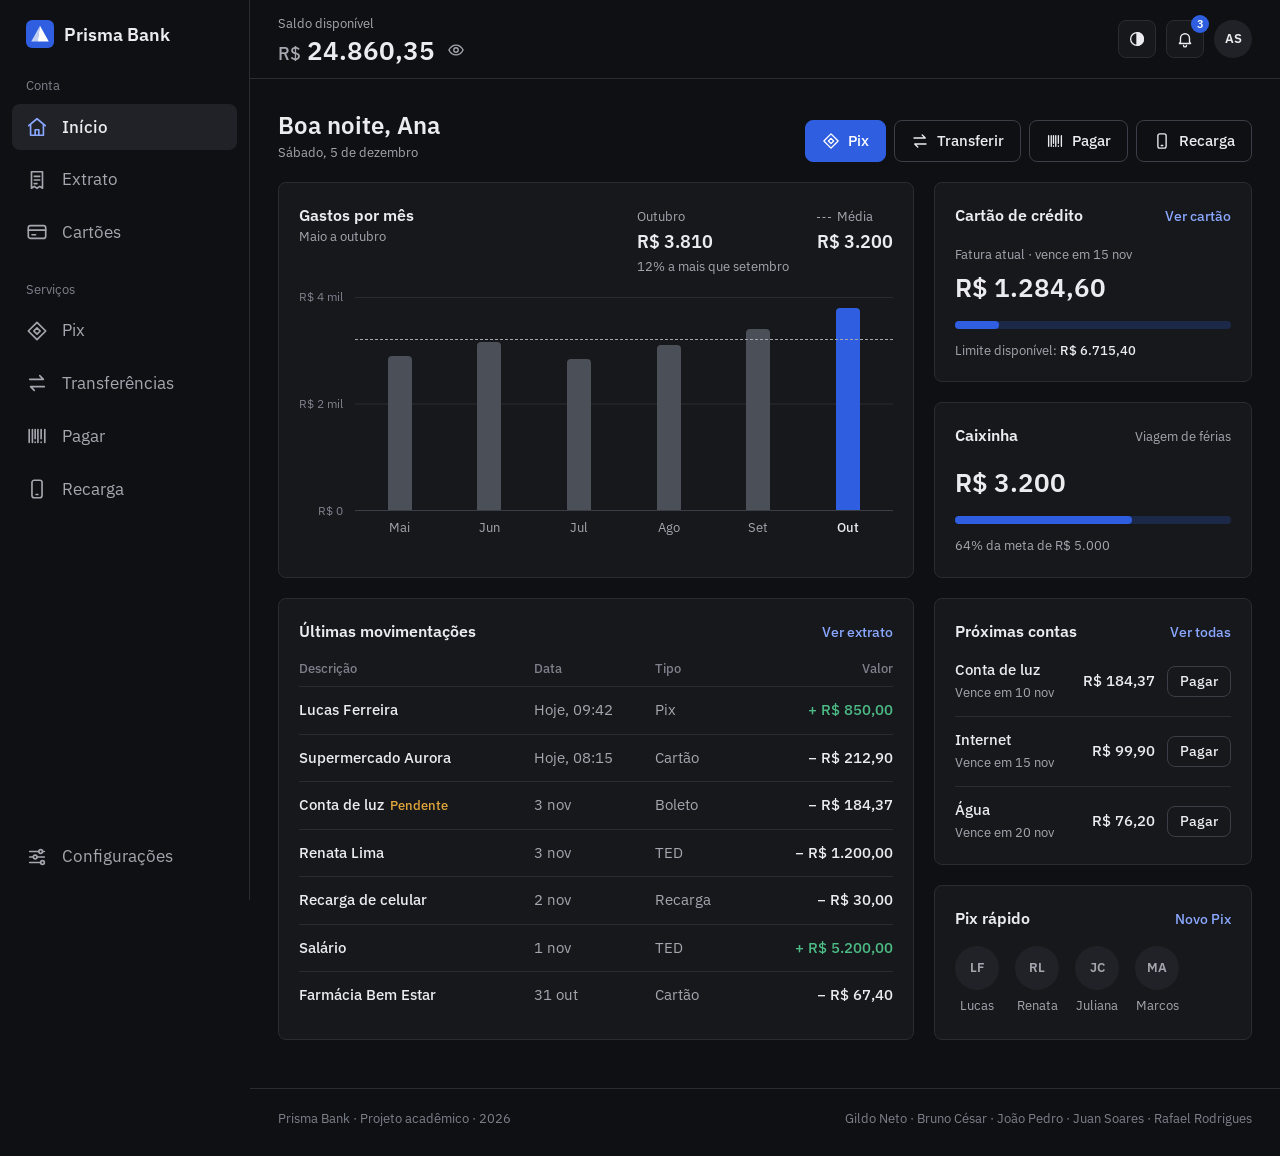
==== commit ec8ee9ad: "Tira a cara de template do visual e enxuga o código Visual mais simples e com identidade própria, se" ====
--- a/index.html
+++ b/index.html
@@ -6,20 +6,13 @@
   <title>Prisma Bank | Início</title>
   <link rel="icon" href="favicon.svg" type="image/svg+xml">
 
-  <!-- Fonte do Google -->
-  <link rel="preconnect" href="https://fonts.googleapis.com">
-  <link rel="preconnect" href="https://fonts.gstatic.com" crossorigin>
-  <link href="https://fonts.googleapis.com/css2?family=Manrope:wght@400;500;600;700;800&display=swap" rel="stylesheet">
-
-  <!-- CSS da equipe -->
+  <!-- Fonte do Google (IBM Plex Sans) e o CSS do site -->
+  <link rel="stylesheet" href="https://fonts.googleapis.com/css2?family=IBM+Plex+Sans:wght@400;500;600&display=swap">
   <link rel="stylesheet" href="css/style-1.css">
 </head>
 <body>
-  <!--
-    Ícones do site (SVG). Cada <symbol> é desenhado uma vez aqui e usado
-    em qualquer lugar com: <svg class="ico"><use href="#i-pix"/></svg>
-  -->
-  <svg class="sprite" aria-hidden="true">
+  <!-- Ícones: cada <symbol> é desenhado uma vez aqui e usado com <svg class="ico"><use href="#i-nome"/></svg> -->
+  <svg hidden>
     <symbol id="i-inicio" viewBox="0 0 24 24"><path d="M3 10.5 12 3l9 7.5"/><path d="M5 9.5V21h14V9.5"/><path d="M10 21v-6h4v6"/></symbol>
     <symbol id="i-pix" viewBox="0 0 24 24"><path d="M12 2.5 21.5 12 12 21.5 2.5 12Z"/><path d="M8.5 12 12 8.5 15.5 12 12 15.5Z"/></symbol>
     <symbol id="i-transferir" viewBox="0 0 24 24"><path d="M4 8h15l-4-4"/><path d="M20 16H5l4 4"/></symbol>
@@ -35,264 +28,184 @@
     <symbol id="i-olho-off" viewBox="0 0 24 24"><path d="M2.5 12S6 5.5 12 5.5 21.5 12 21.5 12 18 18.5 12 18.5 2.5 12 2.5 12Z"/><circle cx="12" cy="12" r="3"/><path d="M4 4l16 16"/></symbol>
     <symbol id="i-cadeado" viewBox="0 0 24 24"><rect x="5" y="10.5" width="14" height="10" rx="2"/><path d="M8 10.5V8a4 4 0 0 1 8 0v2.5"/></symbol>
     <symbol id="i-entrada" viewBox="0 0 24 24"><path d="M17 7 7 17M7 9v8h8"/></symbol>
-    <symbol id="i-saida" viewBox="0 0 24 24"><path d="M7 17 17 7M9 7h8v8"/></symbol>
     <symbol id="i-check" viewBox="0 0 24 24"><path d="m5 12.5 4.5 4.5L19 7.5"/></symbol>
-    <symbol id="i-meta" viewBox="0 0 24 24"><circle cx="12" cy="12" r="8.5"/><circle cx="12" cy="12" r="4.5"/><circle cx="12" cy="12" r="1" fill="currentColor"/></symbol>
   </svg>
-  <!--
-    Todas as telas do banco ficam neste arquivo.
-    Cada tela é um <main data-tela="..."> e só uma aparece por vez.
-    Os links do menu usam "#nome-da-tela" (ex.: href="#extrato")
-    e o script.js mostra a tela certa.
-  -->
+
+  <!-- Todas as telas do banco ficam neste arquivo: cada uma é um <main data-tela="...">
+       e o script.js mostra só a do # do endereço (ex.: index.html#extrato) -->
   <div class="app">
 
     <!-- ===== MENU LATERAL ===== -->
     <aside class="sidebar" id="sidebar">
-      <a href="#inicio" class="logo">
-        <span class="logo-icone">△</span>
-        <span class="logo-texto">Prisma Bank</span>
-      </a>
+      <a href="#inicio" class="logo"><img src="favicon.svg" alt="" width="28" height="28"> Prisma Bank</a>
 
       <nav class="menu">
-        <!-- Dois grupos, cada um com um título pequeno em cima -->
         <p class="menu-titulo">Conta</p>
-        <ul>
-          <li><a href="#inicio" class="menu-link ativo"><span class="icone"><svg class="ico"><use href="#i-inicio"/></svg></span> Início</a></li>
-          <li><a href="#extrato" class="menu-link"><span class="icone"><svg class="ico"><use href="#i-extrato"/></svg></span> Extrato</a></li>
-          <li><a href="#cartoes" class="menu-link"><span class="icone"><svg class="ico"><use href="#i-cartao"/></svg></span> Cartões</a></li>
-        </ul>
+        <a href="#inicio" class="menu-link"><svg class="ico"><use href="#i-inicio"/></svg> Início</a>
+        <a href="#extrato" class="menu-link"><svg class="ico"><use href="#i-extrato"/></svg> Extrato</a>
+        <a href="#cartoes" class="menu-link"><svg class="ico"><use href="#i-cartao"/></svg> Cartões</a>
 
         <p class="menu-titulo">Serviços</p>
-        <ul>
-          <li><a href="#pix" class="menu-link"><span class="icone"><svg class="ico"><use href="#i-pix"/></svg></span> Pix</a></li>
-          <li><a href="#transferencias" class="menu-link"><span class="icone"><svg class="ico"><use href="#i-transferir"/></svg></span> Transferências</a></li>
-          <li><a href="#pagar" class="menu-link"><span class="icone"><svg class="ico"><use href="#i-pagar"/></svg></span> Pagar</a></li>
-          <li><a href="#recarga" class="menu-link"><span class="icone"><svg class="ico"><use href="#i-recarga"/></svg></span> Recarga</a></li>
-        </ul>
+        <a href="#pix" class="menu-link"><svg class="ico"><use href="#i-pix"/></svg> Pix</a>
+        <a href="#transferencias" class="menu-link"><svg class="ico"><use href="#i-transferir"/></svg> Transferências</a>
+        <a href="#pagar" class="menu-link"><svg class="ico"><use href="#i-pagar"/></svg> Pagar</a>
+        <a href="#recarga" class="menu-link"><svg class="ico"><use href="#i-recarga"/></svg> Recarga</a>
       </nav>
 
-      <a href="#configuracoes" class="menu-link config"><span class="icone"><svg class="ico"><use href="#i-config"/></svg></span> Configurações</a>
+      <a href="#configuracoes" class="menu-link"><svg class="ico"><use href="#i-config"/></svg> Configurações</a>
     </aside>
 
     <div class="conteudo">
 
       <!-- ===== TOPO ===== -->
       <header class="topo">
-        <button class="btn-menu" id="btn-menu" aria-label="Abrir menu"><svg class="ico"><use href="#i-menu"/></svg></button>
-
-        <div class="saldo">
-          <span class="saldo-titulo">Saldo total</span>
+        <button class="btn-icone btn-menu" onclick="alternarMenu()" aria-label="Abrir menu"><svg class="ico"><use href="#i-menu"/></svg></button>
+
+        <div>
+          <span class="texto-fraco">Saldo disponível</span>
           <div class="saldo-linha">
-            <strong class="saldo-valor" id="saldo-valor"><small>R$</small> 24.860,35</strong>
-            <!-- Olho: esconde e mostra o saldo -->
-            <button class="btn-olho" id="btn-olho" aria-label="Esconder saldo"><svg class="ico"><use href="#i-olho"/></svg></button>
+            <strong class="saldo-valor"><small>R$</small> <span id="saldo-numero">24.860,35</span></strong>
+            <button class="btn-olho" onclick="alternarSaldo()" aria-label="Mostrar ou esconder o saldo"><svg class="ico"><use id="icone-olho" href="#i-olho"/></svg></button>
           </div>
         </div>
 
         <div class="topo-acoes">
-          <button class="btn-notificacao" id="btn-tema" aria-label="Mudar tema"><svg class="ico"><use href="#i-tema"/></svg></button>
-          <!-- Sino: abre uma caixinha com as notificações -->
+          <button class="btn-icone" onclick="alternarTema()" aria-label="Mudar o tema"><svg class="ico"><use href="#i-tema"/></svg></button>
+
           <div class="notificacoes">
-            <button class="btn-notificacao" id="btn-notificacao" aria-label="Notificações" aria-expanded="false">
+            <button class="btn-icone" onclick="alternarNotificacoes()" aria-label="Notificações">
               <svg class="ico"><use href="#i-sino"/></svg>
-              <span class="badge" id="badge-notificacoes"></span>
+              <span class="badge" id="badge"></span>
             </button>
 
             <div class="caixa-notificacoes" id="caixa-notificacoes" hidden>
               <div class="card-topo">
                 <h2>Notificações</h2>
-                <button class="link-destaque botao-texto" id="btn-limpar-notificacoes">Limpar</button>
+                <button class="link" id="btn-limpar" onclick="limparNotificacoes()">Limpar</button>
               </div>
               <ul class="lista" id="lista-notificacoes"><!-- preenchido pelo script.js --></ul>
             </div>
           </div>
+
           <a href="#configuracoes" class="avatar" title="Meu perfil">AS</a>
         </div>
       </header>
 
 
-      <!-- =====================================================
-           TELA: INÍCIO
-           ===================================================== -->
+      <!-- ===== TELA: INÍCIO ===== -->
       <main class="painel" data-tela="inicio" data-titulo="Início">
 
-        <!-- Saudação: "Bom dia/Boa tarde/Boa noite" e a data vêm do script.js -->
         <div class="saudacao">
-          <h1><span id="saudacao-texto">Olá</span>, Ana</h1>
-          <p id="data-hoje"></p>
-        </div>
-
-        <!-- Ações rápidas -->
-        <section class="acoes-rapidas">
-          <a href="#pix" class="card-acao destaque">
-            <span class="card-icone"><svg class="ico"><use href="#i-pix"/></svg></span>
-            <h3>Pix</h3>
-            <p>Envie e receba na hora</p>
-          </a>
-
-          <a href="#transferencias" class="card-acao">
-            <span class="card-icone"><svg class="ico"><use href="#i-transferir"/></svg></span>
-            <h3>Transferir</h3>
-            <p>Para qualquer banco</p>
-          </a>
-
-          <a href="#pagar" class="card-acao">
-            <span class="card-icone"><svg class="ico"><use href="#i-pagar"/></svg></span>
-            <h3>Pagar</h3>
-            <p>Boletos e contas</p>
-          </a>
-
-          <a href="#recarga" class="card-acao">
-            <span class="card-icone"><svg class="ico"><use href="#i-recarga"/></svg></span>
-            <h3>Recarregar</h3>
-            <p>Celular e transporte</p>
-          </a>
-        </section>
-
-        <!-- Gráfico de gastos -->
-        <section class="card grafico">
-          <div class="grafico-topo">
+          <div>
+            <!-- "Bom dia / Boa tarde / Boa noite" e a data vêm do script.js -->
+            <h1><span id="saudacao">Olá</span>, Ana</h1>
+            <p class="texto-fraco" id="data-hoje"></p>
+          </div>
+
+          <nav class="atalhos">
+            <a href="#pix" class="botao"><svg class="ico"><use href="#i-pix"/></svg> Pix</a>
+            <a href="#transferencias" class="botao botao-secundario"><svg class="ico"><use href="#i-transferir"/></svg> Transferir</a>
+            <a href="#pagar" class="botao botao-secundario"><svg class="ico"><use href="#i-pagar"/></svg> Pagar</a>
+            <a href="#recarga" class="botao botao-secundario"><svg class="ico"><use href="#i-recarga"/></svg> Recarga</a>
+          </nav>
+        </div>
+
+        <!-- Gráfico: a altura de cada barra é o gasto do mês (100% = R$ 4 mil) -->
+        <section class="card">
+          <div class="card-topo">
             <div>
-              <h2>Gastos mensais</h2>
-              <p class="texto-fraco">Últimos 6 meses fechados</p>
-            </div>
-
+              <h2>Gastos por mês</h2>
+              <p class="texto-fraco">Maio a outubro</p>
+            </div>
             <div class="grafico-resumo">
-              <div>
-                <span class="texto-fraco">Outubro</span>
-                <strong>R$ 3.810</strong>
-                <small class="texto-fraco">+12% sobre setembro</small>
-              </div>
-              <div>
-                <span class="texto-fraco">-- Média</span>
-                <strong>R$ 3.200</strong>
-              </div>
+              <div><span class="texto-fraco">Outubro</span><strong>R$ 3.810</strong><span class="texto-fraco">12% a mais que setembro</span></div>
+              <div><span class="texto-fraco media">Média</span><strong>R$ 3.200</strong></div>
             </div>
           </div>
 
           <div class="grafico-area">
-            <div class="grafico-eixo">
-              <span>R$ 4 mil</span>
-              <span>R$ 2 mil</span>
-              <span>R$ 0</span>
-            </div>
-
-            <div class="grafico-barras">
-              <div class="barra-item">
-                <div class="barra" style="height: 65%;"></div>
-                <span>Mai</span>
-              </div>
-              <div class="barra-item">
-                <div class="barra" style="height: 75%;"></div>
-                <span>Jun</span>
-              </div>
-              <div class="barra-item">
-                <div class="barra" style="height: 68%;"></div>
-                <span>Jul</span>
-              </div>
-              <div class="barra-item">
-                <div class="barra" style="height: 83%;"></div>
-                <span>Ago</span>
-              </div>
-              <div class="barra-item">
-                <div class="barra" style="height: 82%;"></div>
-                <span>Set</span>
-              </div>
-              <div class="barra-item atual">
-                <div class="barra" style="height: 95%;" title="Outubro: R$ 3.810"></div>
-                <span>Out</span>
-              </div>
-            </div>
-          </div>
-        </section>
-
-        <!-- Extrato recente -->
-        <section class="card extrato">
+            <div class="grafico-eixo"><span>R$ 4 mil</span><span>R$ 2 mil</span><span>R$ 0</span></div>
+            <div class="grafico-barras" role="img" aria-label="Gastos: maio R$ 2.900, junho R$ 3.150, julho R$ 2.840, agosto R$ 3.100, setembro R$ 3.400, outubro R$ 3.810">
+              <div style="height: 72.5%" data-valor="R$ 2.900"><span>Mai</span></div>
+              <div style="height: 79%" data-valor="R$ 3.150"><span>Jun</span></div>
+              <div style="height: 71%" data-valor="R$ 2.840"><span>Jul</span></div>
+              <div style="height: 77.5%" data-valor="R$ 3.100"><span>Ago</span></div>
+              <div style="height: 85%" data-valor="R$ 3.400"><span>Set</span></div>
+              <div class="atual" style="height: 95%" data-valor="R$ 3.810"><span>Out</span></div>
+            </div>
+          </div>
+        </section>
+
+        <div class="coluna">
+          <section class="card">
+            <div class="card-topo">
+              <h2>Cartão de crédito</h2>
+              <a href="#cartoes" class="link">Ver cartão</a>
+            </div>
+            <span class="texto-fraco">Fatura atual · vence em 15 nov</span>
+            <strong class="valor-grande">R$ 1.284,60</strong>
+            <div class="barra"><span class="barra-limite"></span></div>
+            <span class="texto-fraco">Limite disponível: <strong class="limite-disponivel"></strong></span>
+          </section>
+
+          <!-- Caixinha: dinheiro guardado para uma meta -->
+          <section class="card">
+            <div class="card-topo">
+              <h2>Caixinha</h2>
+              <span class="texto-fraco">Viagem de férias</span>
+            </div>
+            <strong class="valor-grande">R$ 3.200</strong>
+            <div class="barra"><span style="width: 64%"></span></div>
+            <span class="texto-fraco">64% da meta de R$ 5.000</span>
+          </section>
+        </div>
+
+        <section class="card">
           <div class="card-topo">
-            <h2>Extrato recente</h2>
-            <a href="#extrato" class="link-destaque">Ver extrato completo</a>
-          </div>
-
+            <h2>Últimas movimentações</h2>
+            <a href="#extrato" class="link">Ver extrato</a>
+          </div>
           <table class="tabela">
             <thead>
-              <tr>
-                <th>Descrição</th>
-                <th>Data</th>
-                <th>Tipo</th>
-                <th>Status</th>
-                <th class="valor">Valor</th>
-              </tr>
+              <tr><th>Descrição</th><th>Data</th><th>Tipo</th><th class="valor">Valor</th></tr>
             </thead>
-
             <tbody id="extrato-recente"><!-- preenchido pelo script.js --></tbody>
           </table>
         </section>
 
-        <!-- Linha de baixo: cartão, próximas contas e Pix rápido -->
-        <div class="painel-linha">
-          <section class="card">
-            <div class="card-topo">
-              <h2>Cartão de crédito</h2>
-              <a href="#cartoes" class="link-destaque">Ver cartão</a>
-            </div>
-            <span class="texto-fraco">Fatura atual · vence em 15 nov</span>
-            <strong class="valor-grande">R$ 1.284,60</strong>
-            <div class="barra-limite"><span></span></div>
-            <span class="texto-fraco">Limite disponível: <strong class="limite-disponivel"></strong></span>
-          </section>
-
+        <div class="coluna">
           <section class="card">
             <div class="card-topo">
               <h2>Próximas contas</h2>
-              <a href="#pagar" class="link-destaque">Ver todas</a>
+              <a href="#pagar" class="link">Ver todas</a>
             </div>
             <ul class="lista lista-contas"><!-- preenchido pelo script.js --></ul>
           </section>
 
-          <div class="coluna">
-            <section class="card">
-              <div class="card-topo">
-                <h2>Pix rápido</h2>
-                <a href="#pix" class="link-destaque">Novo Pix</a>
-              </div>
-              <div class="contatos"><!-- preenchido pelo script.js --></div>
-            </section>
-
-            <!-- Caixinha: dinheiro guardado para uma meta -->
-            <section class="card caixinha">
-              <span class="caixinha-icone"><svg class="ico"><use href="#i-meta"/></svg></span>
-              <div>
-                <span class="texto-fraco">Caixinha · Viagem de férias</span>
-                <strong>R$ 3.200 <small>de R$ 5.000</small></strong>
-                <div class="barra-meta"><span style="width: 64%;"></span></div>
-              </div>
-            </section>
-          </div>
-        </div>
-
-      </main>
-
-
-      <!-- =====================================================
-           TELA: PIX
-           ===================================================== -->
+          <section class="card">
+            <div class="card-topo">
+              <h2>Pix rápido</h2>
+              <a href="#pix" class="link">Novo Pix</a>
+            </div>
+            <div class="contatos"><!-- preenchido pelo script.js --></div>
+          </section>
+        </div>
+
+      </main>
+
+
+      <!-- ===== TELA: PIX ===== -->
       <main class="pagina" data-tela="pix" data-titulo="Pix" hidden>
-
-        <div class="pagina-topo">
-          <a href="#inicio" class="voltar">← Voltar ao início</a>
-          <h1>Pix</h1>
-          <p>Envie dinheiro na hora, a qualquer dia e horário.</p>
-        </div>
+        <h1>Pix</h1>
 
         <div class="colunas">
           <section class="card">
             <h2>Enviar Pix</h2>
-            <form class="formulario">
+            <form class="formulario" onsubmit="enviar(event)">
               <input type="hidden" name="tipo" value="Pix">
 
               <div class="campo">
-                <span>Enviar para um contato</span>
+                <span>Contatos</span>
                 <div class="contatos"><!-- preenchido pelo script.js --></div>
               </div>
 
@@ -303,8 +216,8 @@
 
               <div class="campo">
                 <label for="pix-valor">Valor (R$)</label>
-                <input type="number" id="pix-valor" name="valor" min="0.01" step="0.01" placeholder="0,00" required>
-                <small class="texto-fraco dica-saldo"></small>
+                <input type="number" id="pix-valor" name="valor" min="0.01" max="24860.35" step="0.01" placeholder="0,00" required>
+                <small class="texto-fraco">Saldo disponível: R$ 24.860,35</small>
               </div>
 
               <div class="campo">
@@ -312,16 +225,15 @@
                 <input type="text" id="pix-mensagem" placeholder="Ex.: almoço de sexta">
               </div>
 
-              <button type="submit" class="botao">Enviar Pix</button>
+              <button class="botao">Enviar Pix</button>
             </form>
           </section>
 
           <div class="coluna">
-            <!-- QR Code de enfeite (desenhado pelo script.js) -->
             <section class="card">
               <h2>Receber Pix</h2>
               <div class="receber-pix">
-                <div class="qr" id="qr-pix"></div>
+                <img class="qr" src="qr.svg" alt="QR Code para receber Pix">
                 <div>
                   <span class="texto-fraco">Sua chave</span>
                   <strong>ana.souza@email.com</strong>
@@ -333,17 +245,17 @@
             <section class="card">
               <h2>Suas chaves Pix</h2>
               <ul class="lista">
-                <li><div><strong>CPF</strong><span class="texto-fraco">•••.456.789-••</span></div></li>
-                <li><div><strong>E-mail</strong><span class="texto-fraco">ana.souza@email.com</span></div></li>
-                <li><div><strong>Celular</strong><span class="texto-fraco">(11) 9••••-4321</span></div></li>
+                <li><span class="texto-fraco">CPF</span><span>•••.456.789-••</span></li>
+                <li><span class="texto-fraco">E-mail</span><span>ana.souza@email.com</span></li>
+                <li><span class="texto-fraco">Celular</span><span>(11) 9••••-4321</span></li>
               </ul>
             </section>
 
             <section class="card">
-              <h2>Pix recentes</h2>
+              <h2>Pix recebidos</h2>
               <ul class="lista">
-                <li><div><strong>Lucas Ferreira</strong><span class="texto-fraco">Recebido hoje</span></div><span class="valor">+ R$ 850,00</span></li>
-                <li><div><strong>Juliana Costa</strong><span class="texto-fraco">Recebido em 30 out</span></div><span class="valor">+ R$ 300,00</span></li>
+                <li><div><strong>Lucas Ferreira</strong><span class="texto-fraco">Hoje, 09:42</span></div><span class="valor positivo">+ R$ 850,00</span></li>
+                <li><div><strong>Juliana Costa</strong><span class="texto-fraco">30 out</span></div><span class="valor positivo">+ R$ 300,00</span></li>
               </ul>
             </section>
           </div>
@@ -351,21 +263,14 @@
       </main>
 
 
-      <!-- =====================================================
-           TELA: TRANSFERÊNCIAS
-           ===================================================== -->
+      <!-- ===== TELA: TRANSFERÊNCIAS ===== -->
       <main class="pagina" data-tela="transferencias" data-titulo="Transferências" hidden>
-
-        <div class="pagina-topo">
-          <a href="#inicio" class="voltar">← Voltar ao início</a>
-          <h1>Transferências</h1>
-          <p>Envie dinheiro para contas de qualquer banco.</p>
-        </div>
+        <h1>Transferências</h1>
 
         <div class="colunas">
           <section class="card">
             <h2>Nova transferência</h2>
-            <form class="formulario">
+            <form class="formulario" onsubmit="enviar(event)">
               <input type="hidden" name="tipo" value="Transferência">
 
               <div class="campo">
@@ -399,8 +304,8 @@
 
               <div class="campo">
                 <label for="transf-valor">Valor (R$)</label>
-                <input type="number" id="transf-valor" name="valor" min="0.01" step="0.01" placeholder="0,00" required>
-                <small class="texto-fraco dica-saldo"></small>
+                <input type="number" id="transf-valor" name="valor" min="0.01" max="24860.35" step="0.01" placeholder="0,00" required>
+                <small class="texto-fraco">Saldo disponível: R$ 24.860,35</small>
               </div>
 
               <div class="campo">
@@ -411,7 +316,7 @@
                 </div>
               </div>
 
-              <button type="submit" class="botao">Transferir</button>
+              <button class="botao">Transferir</button>
             </form>
           </section>
 
@@ -424,21 +329,14 @@
       </main>
 
 
-      <!-- =====================================================
-           TELA: PAGAR
-           ===================================================== -->
+      <!-- ===== TELA: PAGAR ===== -->
       <main class="pagina" data-tela="pagar" data-titulo="Pagar" hidden>
-
-        <div class="pagina-topo">
-          <a href="#inicio" class="voltar">← Voltar ao início</a>
-          <h1>Pagar contas</h1>
-          <p>Pague boletos e contas de consumo.</p>
-        </div>
+        <h1>Pagar contas</h1>
 
         <div class="colunas">
           <section class="card">
             <h2>Pagar boleto</h2>
-            <form class="formulario">
+            <form class="formulario" onsubmit="enviar(event)">
               <input type="hidden" name="tipo" value="Pagamento de boleto">
 
               <div class="campo">
@@ -449,7 +347,7 @@
               <div class="campo-duplo">
                 <div class="campo">
                   <label for="pagar-valor">Valor (R$)</label>
-                  <input type="number" id="pagar-valor" name="valor" min="0.01" step="0.01" placeholder="0,00" required>
+                  <input type="number" id="pagar-valor" name="valor" min="0.01" max="24860.35" step="0.01" placeholder="0,00" required>
                 </div>
                 <div class="campo">
                   <label for="pagar-data">Data do pagamento</label>
@@ -457,7 +355,7 @@
                 </div>
               </div>
 
-              <button type="submit" class="botao">Pagar</button>
+              <button class="botao">Pagar</button>
             </form>
           </section>
 
@@ -469,21 +367,14 @@
       </main>
 
 
-      <!-- =====================================================
-           TELA: RECARGA
-           ===================================================== -->
+      <!-- ===== TELA: RECARGA ===== -->
       <main class="pagina" data-tela="recarga" data-titulo="Recarga" hidden>
-
-        <div class="pagina-topo">
-          <a href="#inicio" class="voltar">← Voltar ao início</a>
-          <h1>Recarga</h1>
-          <p>Coloque crédito no celular em poucos segundos.</p>
-        </div>
+        <h1>Recarga de celular</h1>
 
         <div class="colunas">
           <section class="card">
-            <h2>Recarregar celular</h2>
-            <form class="formulario">
+            <h2>Nova recarga</h2>
+            <form class="formulario" onsubmit="enviar(event)">
               <input type="hidden" name="tipo" value="Recarga de celular">
 
               <div class="campo">
@@ -512,132 +403,89 @@
                 </div>
               </div>
 
-              <button type="submit" class="botao">Recarregar</button>
+              <button class="botao">Recarregar</button>
             </form>
           </section>
 
           <section class="card">
             <h2>Recargas recentes</h2>
             <ul class="lista">
-              <li><div><strong>(11) 9••••-4321</strong><span class="texto-fraco">2 nov</span></div><span class="valor">R$ 30,00</span></li>
-              <li><div><strong>(11) 9••••-4321</strong><span class="texto-fraco">5 out</span></div><span class="valor">R$ 20,00</span></li>
+              <li><div><strong>(11) 9••••-4321</strong><span class="texto-fraco">Claro · 2 nov</span></div><span class="valor">R$ 30,00</span></li>
+              <li><div><strong>(11) 9••••-4321</strong><span class="texto-fraco">Claro · 5 out</span></div><span class="valor">R$ 20,00</span></li>
             </ul>
           </section>
         </div>
       </main>
 
 
-      <!-- =====================================================
-           TELA: EXTRATO
-           ===================================================== -->
+      <!-- ===== TELA: EXTRATO ===== -->
       <main class="pagina" data-tela="extrato" data-titulo="Extrato" hidden>
-
-        <div class="pagina-topo">
-          <a href="#inicio" class="voltar">← Voltar ao início</a>
-          <h1>Extrato</h1>
-          <p>Todas as entradas e saídas da sua conta.</p>
-        </div>
-
-        <div class="resumo">
-          <section class="card">
-            <span class="texto-fraco">Entradas no período</span>
-            <strong class="positivo" id="resumo-entradas"></strong>
-          </section>
-          <section class="card">
-            <span class="texto-fraco">Saídas no período</span>
-            <strong id="resumo-saidas"></strong>
-          </section>
-          <section class="card">
-            <span class="texto-fraco">Saldo atual</span>
-            <strong>R$ 24.860,35</strong>
-          </section>
-        </div>
-
-        <!-- Gastos por tipo: a rosca é feita só com CSS (conic-gradient) -->
+        <h1>Extrato</h1>
+
+        <section class="card resumo">
+          <div><span class="texto-fraco">Entradas</span><strong class="positivo" id="resumo-entradas"></strong></div>
+          <div><span class="texto-fraco">Saídas</span><strong id="resumo-saidas"></strong></div>
+          <div><span class="texto-fraco">Saldo atual</span><strong>R$ 24.860,35</strong></div>
+        </section>
+
         <section class="card">
           <h2>Para onde foi seu dinheiro</h2>
-          <div class="gastos">
-            <div class="rosca" id="rosca">
-              <div><span class="texto-fraco">Total gasto</span><strong id="rosca-total"></strong></div>
-            </div>
-            <ul class="lista legenda" id="legenda-gastos"><!-- preenchido pelo script.js --></ul>
-          </div>
+          <ul class="gastos" id="gastos"><!-- preenchido pelo script.js --></ul>
         </section>
 
         <section class="card">
           <div class="card-topo">
             <h2>Movimentações</h2>
             <div class="filtros">
-              <button class="filtro ativo" data-filtro="todos">Todos</button>
-              <button class="filtro" data-filtro="entrada">Entradas</button>
-              <button class="filtro" data-filtro="saida">Saídas</button>
-            </div>
-          </div>
-
+              <button class="filtro ativo" onclick="filtrar(this, 'todas')">Todas</button>
+              <button class="filtro" onclick="filtrar(this, 'entradas')">Entradas</button>
+              <button class="filtro" onclick="filtrar(this, 'saidas')">Saídas</button>
+            </div>
+          </div>
           <table class="tabela">
             <thead>
-              <tr>
-                <th>Descrição</th>
-                <th>Data</th>
-                <th>Tipo</th>
-                <th>Status</th>
-                <th class="valor">Valor</th>
-              </tr>
+              <tr><th>Descrição</th><th>Data</th><th>Tipo</th><th class="valor">Valor</th></tr>
             </thead>
-
             <tbody id="tabela-extrato"><!-- preenchido pelo script.js --></tbody>
           </table>
         </section>
       </main>
 
 
-      <!-- =====================================================
-           TELA: CARTÕES
-           ===================================================== -->
+      <!-- ===== TELA: CARTÕES ===== -->
       <main class="pagina" data-tela="cartoes" data-titulo="Cartões" hidden>
-
-        <div class="pagina-topo">
-          <a href="#inicio" class="voltar">← Voltar ao início</a>
-          <h1>Cartões</h1>
-          <p>Veja seu cartão, a fatura e o limite disponível.</p>
-        </div>
+        <h1>Cartões</h1>
 
         <div class="colunas">
           <section class="card">
             <h2>Cartão Prisma</h2>
-            <div>
-              <div class="cartao-visual" id="cartao-visual">
-                <div class="cartao-linha">
-                  <span class="cartao-marca">△ Prisma Bank</span>
-                  <span class="status-cartao" id="status-cartao">Ativo</span>
-                </div>
-
-                <div class="cartao-chip"></div>
-                <span class="cartao-numero" id="numero-cartao">•••• •••• •••• 4821</span>
-
-                <div class="cartao-linha">
-                  <div><small>Nome</small>ANA SOUZA</div>
-                  <div><small>Validade</small>08/31</div>
-                  <span class="cartao-tipo">Crédito</span>
-                </div>
-              </div>
-
-              <div class="cartao-acoes">
-                <button class="acao-redonda" id="btn-mostrar-numero"><span><svg class="ico"><use href="#i-olho"/></svg></span><small>Mostrar número</small></button>
-                <button class="acao-redonda perigo" id="btn-bloquear"><span><svg class="ico"><use href="#i-cadeado"/></svg></span><small>Bloquear</small></button>
-                <button class="acao-redonda" id="btn-limite"><span><svg class="ico"><use href="#i-config"/></svg></span><small>Ajustar limite</small></button>
-              </div>
+            <div class="cartao-visual" id="cartao">
+              <div class="cartao-linha">
+                <span class="cartao-marca">Prisma Bank</span>
+                <span class="cartao-etiqueta" id="status-cartao">Ativo</span>
+              </div>
+              <div class="cartao-chip"></div>
+              <span class="cartao-numero" id="numero-cartao">•••• •••• •••• 4821</span>
+              <div class="cartao-linha">
+                <div><small>Nome</small>ANA SOUZA</div>
+                <div><small>Validade</small>08/31</div>
+                <span class="cartao-etiqueta">Crédito</span>
+              </div>
+            </div>
+
+            <div class="cartao-acoes">
+              <button class="botao botao-secundario" onclick="alternarNumero(this)"><svg class="ico"><use href="#i-olho"/></svg> <span>Mostrar número</span></button>
+              <button class="botao botao-secundario botao-perigo" onclick="bloquearCartao(this)"><svg class="ico"><use href="#i-cadeado"/></svg> <span>Bloquear</span></button>
+              <button class="botao botao-secundario" onclick="alternarAjuste()"><svg class="ico"><use href="#i-config"/></svg> Ajustar limite</button>
             </div>
           </section>
 
           <div class="coluna">
-            <section class="card fatura">
+            <section class="card">
               <h2>Fatura atual</h2>
               <strong class="valor-grande">R$ 1.284,60</strong>
               <p class="texto-fraco">Fecha em 8 nov · vence em 15 nov</p>
-
-              <div class="barra-limite"><span></span></div>
-
+              <div class="barra"><span class="barra-limite"></span></div>
               <div class="limite-info">
                 <div><span class="texto-fraco">Usado</span><strong>R$ 1.284,60</strong></div>
                 <div><span class="texto-fraco">Disponível</span><strong class="limite-disponivel"></strong></div>
@@ -646,7 +494,7 @@
               <!-- Aparece ao clicar em "Ajustar limite" -->
               <div class="ajuste-limite" id="ajuste-limite" hidden>
                 <label for="limite-total">Limite total: <strong id="limite-total-texto"></strong></label>
-                <input type="range" id="limite-total" min="2000" max="15000" step="500" value="8000">
+                <input type="range" id="limite-total" min="2000" max="15000" step="500" value="8000" oninput="atualizarLimite()">
               </div>
             </section>
 
@@ -659,23 +507,15 @@
       </main>
 
 
-      <!-- =====================================================
-           TELA: CONFIGURAÇÕES
-           ===================================================== -->
+      <!-- ===== TELA: CONFIGURAÇÕES ===== -->
       <main class="pagina" data-tela="configuracoes" data-titulo="Configurações" hidden>
-
-        <div class="pagina-topo">
-          <a href="#inicio" class="voltar">← Voltar ao início</a>
-          <h1>Configurações</h1>
-          <p>Seus dados, preferências e segurança da conta.</p>
-        </div>
-
-        <!-- Cartão de perfil -->
+        <h1>Configurações</h1>
+
         <section class="card perfil">
-          <span class="perfil-avatar">AS</span>
+          <span class="avatar">AS</span>
           <div class="perfil-nome">
             <h2>Ana Souza</h2>
-            <p class="texto-fraco">Cliente desde março de 2024 · <span class="selo"><svg class="ico"><use href="#i-check"/></svg> Conta verificada</span></p>
+            <p class="texto-fraco">Cliente desde março de 2024</p>
           </div>
           <div class="perfil-conta">
             <div><span class="texto-fraco">Agência</span><strong>0001</strong></div>
@@ -687,10 +527,10 @@
           <section class="card">
             <h2>Meus dados</h2>
             <ul class="lista">
-              <li><span class="texto-fraco">Nome</span><strong>Ana Souza</strong></li>
-              <li><span class="texto-fraco">E-mail</span><strong>ana.souza@email.com</strong></li>
-              <li><span class="texto-fraco">Telefone</span><strong>(11) 98765-4321</strong></li>
-              <li><span class="texto-fraco">CPF</span><strong>•••.456.789-••</strong></li>
+              <li><span class="texto-fraco">Nome</span><span>Ana Souza</span></li>
+              <li><span class="texto-fraco">E-mail</span><span>ana.souza@email.com</span></li>
+              <li><span class="texto-fraco">Celular</span><span>(11) 98765-4321</span></li>
+              <li><span class="texto-fraco">CPF</span><span>•••.456.789-••</span></li>
             </ul>
           </section>
 
@@ -698,10 +538,7 @@
             <section class="card">
               <h2>Preferências</h2>
               <ul class="lista">
-                <li>
-                  <span>Tema claro ou escuro</span>
-                  <button class="botao botao-secundario" id="btn-tema-config">Trocar tema</button>
-                </li>
+                <li><span>Tema claro ou escuro</span><button class="botao botao-secundario botao-pequeno" onclick="alternarTema()">Trocar tema</button></li>
                 <li><label>Avisos de Pix recebido <input type="checkbox" checked></label></li>
                 <li><label>Notificações por e-mail <input type="checkbox" checked></label></li>
                 <li><label>Ofertas e novidades <input type="checkbox"></label></li>
@@ -710,29 +547,23 @@
 
             <section class="card">
               <h2>Conta</h2>
-              <div>
-                <a href="cadastro.html" class="botao botao-secundario botao-perigo">Sair da conta</a>
-              </div>
-            </section>
-          </div>
-        </div>
-      </main>
-
-
-      <!-- =====================================================
-           TELA: COMPROVANTE (aparece depois de enviar um formulário)
-           ===================================================== -->
+              <a href="cadastro.html" class="botao botao-secundario botao-perigo">Sair da conta</a>
+            </section>
+          </div>
+        </div>
+      </main>
+
+
+      <!-- ===== TELA: COMPROVANTE (abre depois de enviar um formulário) ===== -->
       <main class="pagina" data-tela="comprovante" data-titulo="Comprovante" hidden>
-
-        <section class="card comprovante" id="comprovante">
-          <div class="comprovante-icone"><svg class="ico"><use href="#i-check"/></svg></div>
-          <h1>Operação realizada!</h1>
-          <p class="texto-fraco">Este é um banco de mentira, nenhum dinheiro foi movimentado.</p>
+        <section class="card comprovante">
+          <h1>Comprovante</h1>
+          <p class="texto-fraco">Banco fictício: nenhum dinheiro foi movimentado.</p>
+          <strong class="valor-grande" id="comp-valor">—</strong>
 
           <ul class="lista">
             <li><span class="texto-fraco">Tipo</span><strong id="comp-tipo">—</strong></li>
             <li><span class="texto-fraco">Para</span><strong id="comp-destino">—</strong></li>
-            <li><span class="texto-fraco">Valor</span><strong id="comp-valor">—</strong></li>
             <li><span class="texto-fraco">Data</span><strong id="comp-data">—</strong></li>
             <li><span class="texto-fraco">Autenticação</span><strong id="comp-codigo">—</strong></li>
           </ul>
@@ -746,15 +577,13 @@
 
       <!-- Rodapé: aparece embaixo de todas as telas -->
       <footer class="rodape">
-        <span>△ Prisma Bank · Projeto acadêmico · 2026</span>
+        <span>Prisma Bank · Projeto acadêmico · 2026</span>
         <span>Gildo Neto · Bruno César · João Pedro · Juan Soares · Rafael Rodrigues</span>
       </footer>
 
     </div>
-
   </div>
 
-  <!-- JavaScript da equipe -->
   <script src="script.js"></script>
 </body>
 </html>
--- a/css/style-1.css
+++ b/css/style-1.css
@@ -1,112 +1,82 @@
-/* ==========================================================================
-   Prisma Bank: painel
-   Fundo escuro, cinzas para o conteúdo e o gradiente azul → ciano só nos
-   destaques (logo, Pix, mês atual do gráfico).
-   ========================================================================== */
-
-/* ---------- Cores e medidas (mude aqui para mudar o site todo) ---------- */
+/* ==========================================================
+   Prisma Bank: estilos do site.
+   Usado pelo index.html (o banco) e pelo cadastro.html,
+   que tem alguns ajustes a mais no cadastro.css.
+   ========================================================== */
+
+/* ---------- Cores e medidas: mude aqui para mudar o site todo ---------- */
 :root {
   color-scheme: dark;
-
-  /* Fundos */
-  --bg: #0a0b0e;
-  --surface: #121419;
-  --surface-2: #1a1d24;
-  --surface-3: #232730;
-  --line: #262a33;
-  --line-strong: #3a404c;
-
-  /* Texto */
-  --text: #f2f4f8;
-  --text-2: #a9afbc;
-  --text-3: #868d9b;
-
-  /* Destaques */
-  --blue: #2f6bff;
-  --cyan: #22e0e8;
-  --gradiente: linear-gradient(135deg, var(--blue), var(--cyan));
-  --destaque: var(--cyan);
-
-  /* Status */
-  --sucesso: #3ddc97;
-  --aviso: #f5b84b;
-  --erro: #ff6b6b;
-
-  /* Gráfico */
-  --barra: #566074;
-  --barra-hover: #7a859b;
-
-  /* Formas */
-  --raio-p: 8px;
-  --raio: 14px;
-  --sombra: 0 1px 2px rgb(0 0 0 / 0.3), 0 8px 24px rgb(0 0 0 / 0.18);
-  --transicao: 180ms ease;
-
-  --largura-menu: 250px;
-}
-
-/* Modo claro: o JavaScript só precisa colocar a classe "claro" no <body> */
-body.claro {
+  --fundo: #0f1013;
+  --card: #17181c;
+  --card-2: #202227;     /* passar o mouse, item ativo */
+  --borda: #2a2c32;
+  --borda-forte: #3b3e46;
+  --texto: #ececef;
+  --texto-2: #a4a7af;    /* textos de apoio */
+  --texto-3: #7d818b;    /* textos bem discretos */
+  --marca: #2f5fe0;      /* o azul do Prisma: botões, barras e item ativo */
+  --link: #8aa8ff;       /* o mesmo azul, mais claro, para ler no fundo escuro */
+  --verde: #4cbb85;      /* dinheiro que entrou */
+  --amarelo: #e2a63b;    /* pendente */
+  --vermelho: #f07a7a;   /* bloquear, sair */
+  --barra: #4b4f58;      /* barras do gráfico que não são o mês atual */
+  --raio: 8px;
+}
+
+/* Modo claro: o script.js coloca a classe "claro" na tag <html> */
+.claro {
   color-scheme: light;
-
-  --bg: #f3f5f9;
-  --surface: #ffffff;
-  --surface-2: #f0f2f7;
-  --surface-3: #e4e8ef;
-  --line: #e1e5ec;
-  --line-strong: #c5ccd8;
-
-  --text: #12151b;
-  --text-2: #4c5362;
-  --text-3: #667083;
-
-  --destaque: #0a6bb0; /* ciano puro fica ilegível sobre branco */
-  --sucesso: #12805c;
-  --aviso: #9a6200;
-  --erro: #c62828;
-
-  --barra: #aab2c2;
-  --barra-hover: #7c869a;
-
-  --sombra: 0 1px 2px rgb(18 21 27 / 0.05), 0 8px 24px rgb(18 21 27 / 0.05);
+  --fundo: #f4f5f7;
+  --card: #fff;
+  --card-2: #eef0f3;
+  --borda: #e3e5ea;
+  --borda-forte: #c9cdd5;
+  --texto: #16181d;
+  --texto-2: #50545e;
+  --texto-3: #6b707a;
+  --link: #2f5fe0;
+  --verde: #13804f;
+  --amarelo: #9a6200;
+  --vermelho: #c43838;
+  --barra: #b9bdc6;
 }
 
 /* ---------- Base ---------- */
-/* Barra de rolagem fina, na cor do site */
+* {
+  box-sizing: border-box;
+}
+
+/* Barra de rolagem fina, nas cores do site */
 html {
-  scrollbar-color: #3a404c #0a0b0e;
+  scrollbar-color: var(--borda-forte) var(--fundo);
   scrollbar-width: thin;
-}
-
-html:has(body.claro) {
-  scrollbar-color: #c5ccd8 #f3f5f9;
-}
-
-*,
-*::before,
-*::after {
-  box-sizing: border-box;
 }
 
 body {
   margin: 0;
-  min-height: 100vh;
-  background: var(--bg);
-  color: var(--text);
-  font-family: "Manrope", system-ui, "Segoe UI", Roboto, sans-serif;
-  font-size: 14px;
-  line-height: 1.5;
-  -webkit-font-smoothing: antialiased;
-  transition: background-color var(--transicao), color var(--transicao);
-}
-
+  background: var(--fundo);
+  color: var(--texto);
+  font: 15px/1.5 "IBM Plex Sans", system-ui, sans-serif;
+}
+
+h1,
 h2,
-h3,
 p,
 ul {
   margin: 0;
 }
 
+h1 {
+  font-size: 24px;
+  font-weight: 600;
+}
+
+h2 {
+  font-size: 16px;
+  font-weight: 600;
+}
+
 ul {
   padding: 0;
   list-style: none;
@@ -117,1275 +87,30 @@
   text-decoration: none;
 }
 
+button,
+input,
+select {
+  color: inherit;
+  font: inherit;
+}
+
 button {
-  font: inherit;
-  color: inherit;
   cursor: pointer;
 }
 
 .texto-fraco {
-  color: var(--text-2);
-  font-size: 12px;
-}
-
-/* ---------- Estrutura: menu à esquerda + conteúdo ---------- */
-.app {
-  display: grid;
-  grid-template-columns: var(--largura-menu) minmax(0, 1fr);
-  min-height: 100vh;
-}
-
-/* ---------- Menu lateral ---------- */
-.sidebar {
-  position: sticky;
-  top: 0;
-  display: flex;
-  flex-direction: column;
-  gap: 28px;
-  height: 100vh;
-  padding: 22px 12px;
-  border-right: 1px solid var(--line);
-  background: var(--bg);
-}
-
-.logo {
-  display: flex;
-  align-items: center;
-  gap: 10px;
-  padding: 0 16px;
-  font-size: 18px;
-  font-weight: 800;
-}
-
-.logo-icone {
-  font-size: 24px;
-  line-height: 1;
-  background: var(--gradiente);
-  -webkit-background-clip: text;
-  background-clip: text;
-  color: transparent;
-}
-
-.menu {
-  flex: 1;
-}
-
-.menu ul {
-  display: flex;
-  flex-direction: column;
-  gap: 6px;
-}
-
-/* Título pequeno de cada grupo do menu ("Conta", "Serviços") */
-.menu-titulo {
-  margin: 0 0 8px;
-  padding: 0 16px;
-  color: var(--text-3);
-  font-size: 12px;
-  font-weight: 700;
-  letter-spacing: 0.08em;
-  text-transform: uppercase;
-}
-
-.menu ul + .menu-titulo {
-  margin-top: 26px;
-}
-
-.menu-link {
-  position: relative;
-  display: flex;
-  align-items: center;
-  gap: 14px;
-  padding: 12px 16px;
-  border-radius: var(--raio-p);
-  color: var(--text-2);
-  font-size: 16.5px;
-  font-weight: 500;
-  transition: background-color var(--transicao), color var(--transicao);
-}
-
-.menu-link:hover {
-  background: var(--surface);
-  color: var(--text);
-}
-
-.menu-link.ativo {
-  background: var(--surface-2);
-  color: var(--text);
-  font-weight: 700;
-}
-
-/* Barrinha colorida à esquerda do item ativo */
-.menu-link.ativo::before {
-  content: "";
-  position: absolute;
-  top: 8px;
-  bottom: 8px;
-  left: 0;
-  width: 3px;
-  border-radius: 3px;
-  background: var(--gradiente);
-}
-
-.menu-link.ativo .icone {
-  color: var(--destaque);
-}
-
-.icone {
-  display: inline-grid;
-  place-items: center;
-  width: 22px;
-}
-
-.icone .ico {
-  width: 22px;
-  height: 22px;
-}
-
-/* ---------- Conteúdo ---------- */
-/* Três faixas: topo, a tela aberta e o rodapé (que fica sempre embaixo) */
-.conteudo {
-  display: grid;
-  grid-template-rows: auto 1fr auto;
-  min-width: 0;
-  min-height: 100vh;
-}
-
-/* ---------- Topo ---------- */
-.topo {
-  position: sticky;
-  top: 0;
-  z-index: 10;
-  display: flex;
-  align-items: center;
-  gap: 16px;
-  padding: 14px 26px;
-  border-bottom: 1px solid var(--line);
-  background: var(--bg);
-}
-
-.btn-menu {
-  display: none; /* só aparece no celular */
-  width: 40px;
-  height: 40px;
-  border: 1px solid var(--line);
-  border-radius: var(--raio-p);
-  background: var(--surface);
-  font-size: 18px;
-}
-
-.saldo {
-  display: flex;
-  flex-direction: column;
-}
-
-.saldo-titulo {
-  color: var(--text-2);
-  font-size: 12px;
-}
-
-.saldo-valor {
-  font-size: 28px;
-  font-weight: 800;
-  line-height: 1.2;
-  letter-spacing: -0.02em;
-  font-variant-numeric: tabular-nums;
-}
-
-.saldo-valor small {
-  color: var(--text-2);
-  font-size: inherit;
-  font-weight: 600;
-}
-
-.topo-acoes {
-  display: flex;
-  align-items: center;
-  gap: 12px;
-  margin-left: auto;
-}
-
-.btn-notificacao {
-  position: relative;
-  display: grid;
-  place-items: center;
-  width: 38px;
-  height: 38px;
-  border: 1px solid var(--line);
-  border-radius: var(--raio-p);
-  background: var(--surface);
-  font-size: 14px;
-  transition: border-color var(--transicao);
-}
-
-.btn-notificacao:hover {
-  border-color: var(--line-strong);
-}
-
-.badge {
-  position: absolute;
-  top: -6px;
-  right: -6px;
-  display: grid;
-  place-items: center;
-  min-width: 16px;
-  height: 16px;
-  padding: 0 4px;
-  border-radius: 999px;
-  background: var(--cyan);
-  color: #04131f;
-  font-size: 10px;
-  font-weight: 800;
-}
-
-.avatar {
-  display: grid;
-  place-items: center;
-  width: 38px;
-  height: 38px;
-  border-radius: 50%;
-  background: var(--gradiente);
-  color: #04131f;
-  font-size: 12px;
-  font-weight: 800;
-}
-
-/* ---------- Painel: atalhos + gráfico em cima, extrato embaixo ---------- */
-/* Todas as telas têm a mesma largura, então ficam alinhadas entre si */
-.painel,
-.pagina {
-  gap: 16px;
-  width: 100%;
-  max-width: 1200px;
-  margin: 0 auto;
-  padding: 22px 26px 40px;
-}
-
-.painel {
-  display: grid;
-  grid-template-columns: minmax(0, 7fr) minmax(0, 10fr);
-  align-content: start;
-}
-
-/* Caixa padrão: usada nos cards e nos atalhos do Início */
-.card,
-.card-acao {
-  border: 1px solid var(--line);
-  border-radius: var(--raio);
-  background: var(--surface);
-  box-shadow: var(--sombra);
-}
-
-.card {
-  padding: 22px 20px;
-}
-
-.card h2 {
-  font-size: 15px;
-  font-weight: 700;
-}
-
-/* ---------- Ações rápidas ---------- */
-.acoes-rapidas {
-  display: grid;
-  grid-template-columns: repeat(2, minmax(0, 1fr));
-  gap: 16px;
-}
-
-.card-acao {
-  display: flex;
-  flex-direction: column;
-  min-height: 154px;
-  padding: 16px;
-  transition: border-color var(--transicao), transform var(--transicao);
-}
-
-.card-acao:hover,
-.card-acao:focus-visible {
-  border-color: var(--destaque);
-  transform: translateY(-2px);
-  outline: none;
-}
-
-.card-acao.destaque {
-  border-color: var(--blue);
-}
-
-.card-icone {
-  display: grid;
-  place-items: center;
-  width: 36px;
-  height: 36px;
-  margin-bottom: auto;
-  border-radius: var(--raio-p);
-  background: var(--surface-3);
-  color: var(--destaque);
-  font-size: 15px;
-}
-
-.card-acao.destaque .card-icone {
-  background: var(--gradiente);
-  color: #04131f;
-}
-
-.card-acao h3 {
-  margin-top: 40px;
-  font-size: 14px;
-  font-weight: 700;
-}
-
-.card-acao p {
-  color: var(--text-2);
-  font-size: 11.5px;
-}
-
-/* ---------- Gráfico de gastos ---------- */
-.grafico {
-  display: flex;
-  flex-direction: column;
-  gap: 24px;
-}
-
-.grafico-topo {
-  display: flex;
-  justify-content: space-between;
-  gap: 16px;
-}
-
-.grafico-resumo {
-  display: flex;
-  gap: 24px;
-}
-
-.grafico-resumo > div {
-  display: flex;
-  flex-direction: column;
-  font-size: 11px;
-}
-
-.grafico-resumo strong {
-  font-size: 15px;
-  font-weight: 800;
-  font-variant-numeric: tabular-nums;
-}
-
-.grafico-area {
-  --altura: 168px;
-  display: flex;
-  gap: 10px;
-  padding-bottom: 26px; /* espaço para os nomes dos meses */
-}
-
-.grafico-eixo {
-  display: flex;
-  flex-direction: column;
-  justify-content: space-between;
-  height: var(--altura);
-  margin-top: -8px;
-  margin-bottom: -8px;
-  color: var(--text-3);
-  font-size: 10px;
-  text-align: right;
-  white-space: nowrap;
-}
-
-.grafico-barras {
-  position: relative;
-  display: flex;
-  flex: 1;
-  align-items: flex-end;
-  justify-content: space-around;
-  height: var(--altura);
-  border-bottom: 1px solid var(--line-strong);
-  /* linhas de fundo em R$ 4 mil e R$ 2 mil */
-  background-image: linear-gradient(var(--line) 1px, transparent 1px);
-  background-size: 100% 50%;
-}
-
-/* Linha tracejada da média (R$ 3.200 de R$ 4 mil = 80%) */
-.grafico-barras::before {
-  content: "";
-  position: absolute;
-  right: 0;
-  bottom: 80%;
-  left: 0;
-  z-index: 2;
-  border-top: 1.5px dashed var(--text-2);
-  pointer-events: none;
-}
-
-.barra-item {
-  position: relative;
-  display: flex;
-  flex: 1;
-  justify-content: center;
-  align-items: flex-end;
-  height: 100%;
-}
-
-.barra {
-  position: relative;
-  width: min(30px, 60%);
-  border-radius: 3px 3px 0 0;
-  background: var(--barra);
-  transition: background-color var(--transicao);
-}
-
-.barra-item:hover .barra {
-  background: var(--barra-hover);
-}
-
-.barra-item span {
-  position: absolute;
-  bottom: -24px;
-  color: var(--text-2);
-  font-size: 11px;
-}
-
-.barra-item.atual .barra {
-  background: linear-gradient(to top, var(--blue), var(--cyan));
-}
-
-.barra-item.atual span {
-  color: var(--text);
-  font-weight: 800;
-}
-
-/* Etiqueta em cima do mês atual (usa o texto do atributo title) */
-.barra-item.atual .barra::after {
-  content: attr(title);
-  position: absolute;
-  bottom: calc(100% + 8px);
-  right: -6px;
-  z-index: 3;
-  padding: 4px 8px;
-  border: 1px solid var(--line-strong);
-  border-radius: 6px;
-  background: var(--surface-2);
-  color: var(--text);
-  font-size: 10.5px;
-  font-weight: 700;
-  white-space: nowrap;
-}
-
-/* ---------- Extrato ---------- */
-.extrato {
-  grid-column: 1 / -1;
-}
-
-/* Título do card com um link ou botões à direita */
-.card-topo {
-  display: flex;
-  align-items: center;
-  justify-content: space-between;
-  margin-bottom: 18px;
-}
-
-.link-destaque {
-  color: var(--destaque);
-  font-size: 12.5px;
-  font-weight: 700;
-}
-
-.link-destaque:hover {
-  text-decoration: underline;
-}
-
-.tabela {
-  width: 100%;
-  border-collapse: collapse;
-  font-size: 12.5px;
-}
-
-.tabela th {
-  padding: 0 0 10px;
-  color: var(--text-2);
-  font-size: 11px;
-  font-weight: 500;
-  text-align: left;
-}
-
-.tabela td {
-  padding: 12px 0;
-  border-top: 1px solid var(--line);
-  color: var(--text-2);
-}
-
-.tabela tbody tr {
-  transition: background-color var(--transicao);
-}
-
-.tabela tbody tr:hover {
-  background: var(--surface-2);
-}
-
-.descricao {
-  display: flex;
-  align-items: center;
-  gap: 10px;
-  color: var(--text) !important;
-  font-weight: 700;
-}
-
-.icone-mov {
-  display: grid;
-  place-items: center;
-  width: 30px;
-  height: 30px;
-  border-radius: var(--raio-p);
-  background: var(--surface-2);
-  color: var(--text-2);
-  font-size: 12px;
-}
-
-/* Uma cor para cada tipo de movimentação (em R G B).
-   O script.js coloca a classe: tipo-pix, tipo-cartao, tipo-boleto... */
-.tipo-pix     { --cor: 34 224 232; }
-.tipo-cartao  { --cor: 167 139 250; }
-.tipo-boleto  { --cor: 245 184 75; }
-.tipo-ted     { --cor: 96 145 255; }
-.tipo-recarga { --cor: 244 114 182; }
-
-.icone-mov[class*="tipo-"] {
-  background: rgb(var(--cor) / 0.14);
-  color: rgb(var(--cor));
-}
-
-/* Status em formato de pílula: verde = concluído, amarelo = pendente */
-.status {
-  display: inline-block;
-  padding: 3px 10px;
-  border-radius: 999px;
-  font-size: 11.5px;
-  font-weight: 700;
-  white-space: nowrap;
-}
-
-.status.concluido {
-  background: color-mix(in srgb, var(--sucesso) 14%, transparent);
-  color: var(--sucesso);
-}
-
-.status.pendente {
-  background: color-mix(in srgb, var(--aviso) 14%, transparent);
-  color: var(--aviso);
-}
-
-.tabela .valor {
-  text-align: right;
-  white-space: nowrap;
-}
-
-.tabela td.valor {
-  color: var(--text);
-  font-weight: 800;
-  font-variant-numeric: tabular-nums;
-}
-
-.tabela td.valor.positivo {
-  color: var(--destaque);
-}
-
-/* ==========================================================================
-   Páginas internas: Pix, Transferências, Pagar, Recarga, Extrato, Cartões,
-   Configurações e Comprovante. Usam o mesmo menu e topo do painel.
-   ========================================================================== */
-
-.pagina {
-  display: flex;
-  flex-direction: column;
-}
-
-/* Título da página com o link "Voltar" em cima */
-.pagina-topo {
-  display: flex;
-  flex-direction: column;
-  gap: 4px;
-}
-
-.voltar {
-  width: fit-content;
-  margin-bottom: 6px;
-  color: var(--text-2);
-  font-size: 12.5px;
-  font-weight: 600;
-}
-
-.voltar:hover {
-  color: var(--text);
-}
-
-.pagina-topo h1 {
-  margin: 0;
-  font-size: 24px;
-  font-weight: 800;
-  letter-spacing: -0.02em;
-}
-
-.pagina-topo p {
-  color: var(--text-2);
-}
-
-/* Duas colunas: a maior à esquerda */
-.colunas {
-  display: grid;
-  grid-template-columns: minmax(0, 3fr) minmax(0, 2fr);
-  gap: 16px;
-  align-items: start;
-}
-
-.coluna {
-  display: flex;
-  flex-direction: column;
-  gap: 16px;
-}
-
-/* Espaço entre o título do cartão e o que vem embaixo */
-.pagina .card > h2 + * {
-  margin-top: 16px;
-}
-
-/* ---------- Formulários ---------- */
-.formulario {
-  display: flex;
-  flex-direction: column;
-  gap: 14px;
-}
-
-.campo {
-  display: flex;
-  flex-direction: column;
-  gap: 6px;
-}
-
-.campo > label,
-.campo > span {
-  color: var(--text-2);
-  font-size: 12.5px;
-  font-weight: 600;
-}
-
-.campo input,
-.campo select {
-  width: 100%;
-  padding: 10px 12px;
-  border: 1px solid var(--line-strong);
-  border-radius: var(--raio-p);
-  background: var(--surface-2);
-  color: var(--text);
-  font: inherit;
-  transition: border-color var(--transicao), box-shadow var(--transicao);
-}
-
-.campo input::placeholder {
-  color: var(--text-3);
-}
-
-.campo input:focus,
-.campo select:focus {
-  border-color: var(--destaque);
-  box-shadow: 0 0 0 3px rgb(34 224 232 / 0.18);
-  outline: none;
-}
-
-/* Dois campos lado a lado (ex.: agência e conta) */
-.campo-duplo {
-  display: grid;
-  grid-template-columns: 1fr 1fr;
-  gap: 12px;
-}
-
-/* Botões de escolha em formato de "pílula" (usam radio por baixo) */
-.opcoes {
-  display: flex;
-  flex-wrap: wrap;
-  gap: 8px;
-}
-
-.opcao input {
-  position: absolute;
-  opacity: 0;
-}
-
-/* Pílulas: opções dos formulários e filtros do extrato */
-.opcao span,
-.filtro {
-  display: inline-block;
-  padding: 8px 14px;
-  border: 1px solid var(--line-strong);
-  border-radius: 999px;
-  background: transparent;
-  color: var(--text-2);
-  font-weight: 600;
-  cursor: pointer;
-  transition: border-color var(--transicao), color var(--transicao);
-}
-
-.opcao input:checked + span,
-.filtro.ativo {
-  border-color: var(--destaque);
-  background: var(--surface-2);
-  color: var(--text);
-}
-
-.opcao input:focus-visible + span {
-  outline: 2px solid var(--destaque);
-  outline-offset: 2px;
-}
-
-/* ---------- Botões ---------- */
-.botao {
-  display: inline-flex;
-  align-items: center;
-  justify-content: center;
-  gap: 8px;
-  padding: 11px 18px;
-  border: 1px solid transparent;
-  border-radius: var(--raio-p);
-  background: var(--gradiente);
-  color: #04131f;
-  font-weight: 800;
-  transition: filter var(--transicao), border-color var(--transicao);
-}
-
-.botao:hover {
-  filter: brightness(1.1);
-}
-
-.botao-secundario {
-  border-color: var(--line-strong);
-  background: var(--surface-2);
-  color: var(--text);
-}
-
-.botao-secundario:hover {
-  border-color: var(--text-3);
-  filter: none;
-}
-
-.botao-perigo {
-  color: var(--erro);
-}
-
-/* ---------- Listas dentro dos cartões ---------- */
-.lista li,
-.lista label {
-  display: flex;
-  align-items: center;
-  justify-content: space-between;
-  gap: 12px;
-}
-
-.lista li {
-  padding: 12px 0;
-  border-top: 1px solid var(--line);
-}
-
-.lista li:first-child {
-  border-top: 0;
-  padding-top: 0;
-}
-
-.lista li:last-child {
-  padding-bottom: 0;
-}
-
-.lista strong {
-  display: block;
-  font-weight: 700;
-}
-
-.lista .valor {
-  font-weight: 800;
-  white-space: nowrap;
-  font-variant-numeric: tabular-nums;
-}
-
-/* Linha inteira clicável (caixas de seleção das configurações) */
-.lista label {
-  width: 100%;
-  cursor: pointer;
-}
-
-.lista input[type="checkbox"] {
-  width: 18px;
-  height: 18px;
-  accent-color: var(--cyan);
-  cursor: pointer;
-}
-
-/* ---------- Extrato ---------- */
-.resumo {
-  display: grid;
-  grid-template-columns: repeat(3, minmax(0, 1fr));
-  gap: 16px;
-}
-
-.resumo strong {
-  display: block;
-  margin-top: 4px;
-  font-size: 20px;
-  font-weight: 800;
-  font-variant-numeric: tabular-nums;
-}
-
-.resumo .positivo {
-  color: var(--destaque);
-}
-
-.filtros {
-  display: flex;
-  flex-wrap: wrap;
-  gap: 8px;
-}
-
-.filtro {
-  padding: 7px 14px;
-  font-size: 12.5px;
-}
-
-/* ---------- Cartões ---------- */
-.cartao-visual {
-  position: relative;
-  display: flex;
-  flex-direction: column;
-  justify-content: space-between;
-  aspect-ratio: 1.586; /* proporção de um cartão de verdade */
-  padding: 26px 28px;
-  border-radius: 20px;
-  overflow: hidden;
-  background:
-    radial-gradient(circle at 85% 10%, rgb(255 255 255 / 0.25), transparent 45%),
-    linear-gradient(135deg, #10255f, #2f6bff 55%, #22c3e8);
-  color: #fff;
-  box-shadow: 0 20px 48px rgb(47 107 255 / 0.3);
-  transition: box-shadow var(--transicao);
-}
-
-/* Faixa de brilho na diagonal */
-.cartao-visual::after {
-  content: "";
-  position: absolute;
-  top: -40%;
-  bottom: -40%;
-  left: 55%;
-  width: 70px;
-  background: rgb(255 255 255 / 0.08);
-  transform: rotate(25deg);
-  pointer-events: none;
-}
-
-/* O JavaScript coloca a classe "bloqueado" quando o cartão é bloqueado */
-.cartao-visual.bloqueado {
-  background: linear-gradient(135deg, #2a2d35, #4a4f5a);
-  box-shadow: none;
-}
-
-/* Linha de cima e linha de baixo: o último item vai para a direita */
-.cartao-linha {
-  display: flex;
-  align-items: flex-end;
-  gap: 28px;
-  font-size: 14px;
-  font-weight: 700;
-}
-
-.cartao-linha > :last-child {
-  margin-left: auto;
-}
-
-.cartao-linha small {
-  display: block;
-  font-size: 10px;
-  font-weight: 600;
-  letter-spacing: 0.06em;
-  text-transform: uppercase;
-  opacity: 0.75;
-}
-
-.cartao-marca {
-  font-size: 16px;
-  font-weight: 800;
-}
-
-.cartao-chip {
-  width: 44px;
-  height: 32px;
-  border-radius: 7px;
-  background: linear-gradient(135deg, #f3d98b, #c9a34a);
-}
-
-.cartao-numero {
-  font-size: clamp(18px, 2.6vw, 26px);
-  font-weight: 700;
-  letter-spacing: 0.12em;
-  font-variant-numeric: tabular-nums;
-}
-
-.cartao-tipo {
-  font-size: 12px;
-  letter-spacing: 0.08em;
-  text-transform: uppercase;
-  opacity: 0.85;
-}
-
-/* Etiqueta "Ativo" / "Bloqueado" em cima do cartão */
-.status-cartao {
-  padding: 4px 10px;
-  border-radius: 999px;
-  background: rgb(255 255 255 / 0.18);
-  font-size: 11px;
-}
-
-.status-cartao.bloqueado {
-  background: var(--erro);
-}
-
-/* Botões redondos embaixo do cartão */
-.cartao-acoes {
-  display: flex;
-  justify-content: center;
-  gap: 32px;
-  margin-top: 20px;
-}
-
-.acao-redonda {
-  display: flex;
-  flex-direction: column;
-  align-items: center;
-  gap: 8px;
-  padding: 0;
-  border: 0;
-  background: none;
-  color: var(--text-2);
-  font-size: 12px;
-  font-weight: 600;
-}
-
-.acao-redonda span {
-  display: grid;
-  place-items: center;
-  width: 52px;
-  height: 52px;
-  border: 1px solid var(--line-strong);
-  border-radius: 50%;
-  background: var(--surface);
-  color: var(--destaque);
-  font-size: 20px;
-  transition: border-color var(--transicao), transform var(--transicao);
-}
-
-.acao-redonda:hover {
-  color: var(--text);
-}
-
-.acao-redonda:hover span {
-  border-color: var(--destaque);
-  transform: translateY(-2px);
-}
-
-.acao-redonda.perigo span {
-  color: var(--erro);
-}
-
-/* Fatura e limite */
-.fatura {
-  display: flex;
-  flex-direction: column;
-  gap: 4px;
-}
-
-.barra-limite,
-.barra-meta {
-  height: 8px;
-  margin: 14px 0 10px;
-  border-radius: 999px;
-  background: var(--surface-3);
-  overflow: hidden;
-}
-
-.barra-limite span,
-.barra-meta span {
-  display: block;
-  height: 100%;
-  border-radius: 999px;
-  background: var(--gradiente);
-  transition: width var(--transicao);
-}
-
-.limite-info {
-  display: flex;
-  justify-content: space-between;
-  gap: 12px;
-}
-
-.limite-info strong {
-  display: block;
-  font-weight: 800;
-  font-variant-numeric: tabular-nums;
-}
-
-.limite-info > div:last-child {
-  text-align: right;
-}
-
-.ajuste-limite {
-  display: flex;
-  flex-direction: column;
-  gap: 10px;
-  margin-top: 14px;
-  padding-top: 14px;
-  border-top: 1px solid var(--line);
-  color: var(--text-2);
-  font-size: 12.5px;
-}
-
-.ajuste-limite strong {
-  color: var(--text);
-}
-
-.ajuste-limite input {
-  width: 100%;
-  accent-color: var(--cyan);
-}
-
-/* Últimas compras: ícone + nome */
-.compra {
-  display: flex;
-  align-items: center;
-  gap: 12px;
-}
-
-/* ---------- Início: linha de baixo (cartão, contas, Pix rápido) ---------- */
-.painel-linha {
-  grid-column: 1 / -1;
-  display: grid;
-  grid-template-columns: repeat(3, minmax(0, 1fr));
-  gap: 16px;
-}
-
-.valor-grande {
-  display: block;
-  margin-top: 2px;
-  font-size: 24px;
-  font-weight: 800;
-  letter-spacing: -0.02em;
-  font-variant-numeric: tabular-nums;
+  color: var(--texto-2);
+  font-size: 13px;
 }
 
 .texto-fraco strong {
-  color: var(--text);
-}
-
-/* ---------- Contatos (bolinhas com as iniciais) ---------- */
-.contatos {
-  display: flex;
-  flex-wrap: wrap;
-  gap: 16px;
-}
-
-.contato {
-  display: flex;
-  flex-direction: column;
-  align-items: center;
-  gap: 6px;
-  padding: 0;
-  border: 0;
-  background: none;
-  color: var(--text-2);
-  font-size: 12px;
-  font-weight: 600;
-}
-
-/* Cada contato tem a sua cor (vem do script.js como --cor) */
-.contato .avatar,
-.favorecido .avatar {
+  color: var(--texto);
+  font-weight: 500;
+}
+
+/* Ícones do começo do index.html: só o traço, na cor do texto */
+.ico {
   flex-shrink: 0;
-  width: 44px;
-  height: 44px;
-  border: 1px solid rgb(var(--cor) / 0.35);
-  background: rgb(var(--cor) / 0.14);
-  color: rgb(var(--cor));
-  transition: border-color var(--transicao), transform var(--transicao);
-}
-
-.contato:hover {
-  color: var(--text);
-}
-
-.contato:hover .avatar,
-.favorecido:hover .avatar {
-  border-color: rgb(var(--cor));
-  transform: translateY(-2px);
-}
-
-/* Favorecidos da tela de Transferências: a linha inteira é um botão */
-.favorecido {
-  display: flex;
-  align-items: center;
-  gap: 12px;
-  width: 100%;
-  padding: 0;
-  border: 0;
-  background: none;
-  text-align: left;
-}
-
-.favorecido:hover strong {
-  color: var(--destaque);
-}
-
-/* ---------- Notificações (caixinha que abre no sino) ---------- */
-.notificacoes {
-  position: relative;
-}
-
-.caixa-notificacoes {
-  position: absolute;
-  top: calc(100% + 10px);
-  right: 0;
-  z-index: 30;
-  width: 340px;
-  padding: 16px;
-  border: 1px solid var(--line-strong);
-  border-radius: var(--raio);
-  background: var(--surface);
-  box-shadow: 0 16px 40px rgb(0 0 0 / 0.45);
-}
-
-.caixa-notificacoes .card-topo {
-  margin-bottom: 10px;
-}
-
-.caixa-notificacoes h2 {
-  font-size: 15px;
-  font-weight: 700;
-}
-
-.caixa-notificacoes .lista li {
-  padding: 4px 0;
-}
-
-.notificacao {
-  display: flex;
-  align-items: flex-start;
-  gap: 12px;
-  width: 100%;
-  margin: 0 -8px;
-  padding: 8px;
-  border-radius: var(--raio-p);
-  transition: background-color var(--transicao);
-}
-
-.notificacao:hover {
-  background: var(--surface-2);
-}
-
-.notificacao .icone-mov {
-  flex-shrink: 0;
-  color: var(--destaque);
-}
-
-.notificacao p {
-  color: var(--text-2);
-  font-size: 13px;
-}
-
-.notificacao p strong {
-  display: inline;
-  color: var(--text);
-}
-
-/* Quando não tem nenhuma notificação */
-.caixa-notificacoes .sem-notificacoes {
-  flex-direction: column;
-  padding: 18px 0 8px;
-  color: var(--text-2);
-  text-align: center;
-}
-
-.sem-notificacoes span {
-  display: grid;
-  place-items: center;
-  width: 44px;
-  height: 44px;
-  border-radius: 50%;
-  background: var(--gradiente);
-  color: #04131f;
-  font-size: 18px;
-  font-weight: 800;
-}
-
-/* Botão com cara de link (ex.: "Limpar") */
-.botao-texto {
-  padding: 0;
-  border: 0;
-  background: none;
-}
-
-/* Texto de ajuda entre o título e a lista */
-.card > p.texto-fraco + .lista {
-  margin-top: 16px;
-}
-
-/* Valor + botão "Pagar" no lado direito das listas */
-.lista-direita {
-  display: flex;
-  align-items: center;
-  gap: 12px;
-}
-
-.botao-pequeno {
-  padding: 6px 12px;
-  font-size: 12px;
-}
-
-/* ---------- Saudação do Início ---------- */
-.saudacao {
-  grid-column: 1 / -1;
-}
-
-.saudacao h1 {
-  margin: 0;
-  font-size: 24px;
-  font-weight: 800;
-  letter-spacing: -0.02em;
-}
-
-.saudacao p {
-  color: var(--text-2);
-}
-
-/* A data vem em minúsculas ("quinta-feira, 19 de novembro") */
-.saudacao p::first-letter {
-  text-transform: uppercase;
-}
-
-/* ---------- Rodapé ---------- */
-.rodape {
-  display: flex;
-  flex-wrap: wrap;
-  justify-content: space-between;
-  gap: 6px 24px;
-  /* A linha de cima vai de ponta a ponta; o texto fica alinhado com os cards
-     (que ocupam no máximo 1148px no meio da tela) */
-  padding: 20px max(26px, calc((100% - 1148px) / 2)) 28px;
-  border-top: 1px solid var(--line);
-  color: var(--text-3);
-  font-size: 12px;
-}
-
-/* ---------- Ícones SVG ---------- */
-/* O "estoque" de ícones no começo do index.html não aparece na tela */
-.sprite {
-  position: absolute;
-  width: 0;
-  height: 0;
-  overflow: hidden;
-}
-
-/* Todo ícone: traço na cor do texto, sem preenchimento */
-.ico {
   width: 18px;
   height: 18px;
   fill: none;
@@ -1393,344 +118,1011 @@
   stroke-width: 1.8;
   stroke-linecap: round;
   stroke-linejoin: round;
-  flex-shrink: 0;
-}
-
-.icone-mov .ico {
-  width: 15px;
-  height: 15px;
-  stroke-width: 2.2;
-}
-
-.acao-redonda .ico {
+}
+
+/* ---------- Estrutura: menu à esquerda, conteúdo à direita ---------- */
+.app {
+  display: grid;
+  grid-template-columns: 250px minmax(0, 1fr);
+  min-height: 100vh;
+}
+
+/* ---------- Menu lateral ---------- */
+.sidebar {
+  position: sticky;
+  top: 0;
+  display: flex;
+  flex-direction: column;
+  gap: 28px;
+  height: 100vh;
+  padding: 20px 12px;
+  border-right: 1px solid var(--borda);
+  background: var(--fundo);
+}
+
+.logo {
+  display: flex;
+  align-items: center;
+  gap: 10px;
+  padding: 0 14px;
+  font-size: 18px;
+  font-weight: 600;
+}
+
+.menu {
+  display: flex;
+  flex: 1;
+  flex-direction: column;
+  gap: 6px;
+}
+
+/* "Conta" e "Serviços" */
+.menu-titulo {
+  margin: 18px 14px 2px;
+  color: var(--texto-3);
+  font-size: 13px;
+}
+
+.menu-titulo:first-child {
+  margin-top: 0;
+}
+
+.menu-link {
+  display: flex;
+  align-items: center;
+  gap: 14px;
+  padding: 11px 14px;
+  border-radius: var(--raio);
+  color: var(--texto-2);
+  font-size: 16.5px;
+}
+
+.menu-link .ico {
   width: 22px;
   height: 22px;
 }
 
-.comprovante-icone .ico {
-  width: 28px;
-  height: 28px;
-  stroke-width: 2.6;
-}
-
-.sem-notificacoes .ico {
-  width: 20px;
-  height: 20px;
-  stroke-width: 2.6;
-}
-
-/* ---------- Caixinha (meta de economia) no Início ---------- */
-.caixinha {
+.menu-link:hover {
+  background: var(--card);
+  color: var(--texto);
+}
+
+/* Tela aberta: o script.js coloca a classe "ativo" no link dela */
+.menu-link.ativo {
+  background: var(--card-2);
+  color: var(--texto);
+  font-weight: 500;
+}
+
+.menu-link.ativo .ico {
+  color: var(--link);
+}
+
+/* ---------- Conteúdo: topo, a tela aberta e o rodapé ---------- */
+.conteudo {
+  display: grid;
+  grid-template-rows: auto 1fr auto;
+  min-width: 0;
+  min-height: 100vh;
+}
+
+.topo {
+  position: sticky;
+  top: 0;
+  z-index: 10;
   display: flex;
   align-items: center;
-  gap: 14px;
-}
-
-.caixinha > div {
+  gap: 16px;
+  padding: 12px 28px;
+  border-bottom: 1px solid var(--borda);
+  background: var(--fundo);
+}
+
+.saldo-linha {
+  display: flex;
+  align-items: center;
+  gap: 6px;
+}
+
+.saldo-valor {
+  font-size: 26px;
+  font-weight: 600;
+  line-height: 1.2;
+  white-space: nowrap;
+}
+
+/* "R$" menor e mais claro que o número */
+.saldo-valor small {
+  color: var(--texto-2);
+  font-size: 18px;
+  font-weight: 500;
+}
+
+.btn-olho {
+  display: grid;
+  padding: 6px;
+  border: 0;
+  border-radius: 50%;
+  background: none;
+  color: var(--texto-2);
+}
+
+.btn-olho:hover {
+  background: var(--card-2);
+  color: var(--texto);
+}
+
+.topo-acoes {
+  display: flex;
+  align-items: center;
+  gap: 10px;
+  margin-left: auto;
+}
+
+/* Botões quadrados só com ícone: menu (celular), tema e sino */
+.btn-icone {
+  position: relative;
+  display: grid;
+  place-items: center;
+  width: 38px;
+  height: 38px;
+  border: 1px solid var(--borda);
+  border-radius: var(--raio);
+  background: var(--card);
+}
+
+.btn-icone:hover {
+  border-color: var(--borda-forte);
+}
+
+.btn-menu {
+  display: none; /* só aparece no celular */
+}
+
+/* Número de notificações não lidas em cima do sino */
+.badge {
+  position: absolute;
+  top: -6px;
+  right: -6px;
+  min-width: 18px;
+  padding: 0 5px;
+  border-radius: 9px;
+  background: var(--marca);
+  color: #fff;
+  font-size: 11px;
+  font-weight: 600;
+  line-height: 18px;
+}
+
+/* Bolinha com as iniciais (topo, contatos e perfil) */
+.avatar {
+  display: grid;
+  place-items: center;
+  flex-shrink: 0;
+  width: 38px;
+  height: 38px;
+  border-radius: 50%;
+  background: var(--card-2);
+  font-size: 13px;
+  font-weight: 600;
+}
+
+/* ---------- Telas ---------- */
+.painel,
+.pagina {
+  display: grid;
+  gap: 20px;
+  align-content: start;
+  width: 100%;
+  max-width: 1180px;
+  margin: 0 auto;
+  padding: 28px 28px 48px;
+}
+
+/* Início: coluna principal (2/3) e coluna da direita (1/3) */
+.painel {
+  grid-template-columns: minmax(0, 2fr) minmax(0, 1fr);
+}
+
+/* Outras telas: formulário à esquerda, informações à direita */
+.colunas {
+  display: grid;
+  grid-template-columns: minmax(0, 3fr) minmax(0, 2fr);
+  gap: 20px;
+  align-items: start;
+}
+
+.coluna {
+  display: flex;
+  flex-direction: column;
+  gap: 20px;
+}
+
+/* No Início, o último card da coluna estica até o fim do card ao lado */
+.coluna > :last-child {
+  flex-grow: 1;
+}
+
+.card {
+  padding: 20px;
+  border: 1px solid var(--borda);
+  border-radius: var(--raio);
+  background: var(--card);
+}
+
+.card > h2 {
+  margin-bottom: 16px;
+}
+
+/* Título do card com um link (ou os filtros) à direita */
+.card-topo {
+  display: flex;
+  flex-wrap: wrap;
+  align-items: baseline;
+  justify-content: space-between;
+  gap: 8px 16px;
+  margin-bottom: 16px;
+}
+
+.link {
+  padding: 0;
+  border: 0;
+  background: none;
+  color: var(--link);
+  font-size: 14px;
+  font-weight: 500;
+}
+
+.link:hover {
+  text-decoration: underline;
+}
+
+/* ---------- Botões ---------- */
+.botao {
+  display: inline-flex;
+  align-items: center;
+  justify-content: center;
+  gap: 8px;
+  padding: 9px 16px;
+  border: 1px solid var(--marca);
+  border-radius: var(--raio);
+  background: var(--marca);
+  color: #fff;
+  font-weight: 500;
+}
+
+.botao:hover {
+  filter: brightness(1.12);
+}
+
+.botao-secundario {
+  border-color: var(--borda-forte);
+  background: none;
+  color: var(--texto);
+}
+
+.botao-secundario:hover {
+  background: var(--card-2);
+  filter: none;
+}
+
+.botao-perigo {
+  color: var(--vermelho);
+}
+
+.botao-pequeno {
+  padding: 4px 12px;
+  font-size: 14px;
+}
+
+/* ---------- Formulários ---------- */
+.formulario {
+  display: grid;
+  gap: 16px;
+}
+
+.campo {
+  display: grid;
+  gap: 6px;
+}
+
+.campo > label,
+.campo > span {
+  color: var(--texto-2);
+  font-size: 14px;
+  font-weight: 500;
+}
+
+.campo input,
+.campo select {
+  width: 100%;
+  padding: 10px 12px;
+  border: 1px solid var(--borda-forte);
+  border-radius: var(--raio);
+  background: var(--fundo);
+}
+
+.campo input::placeholder {
+  color: var(--texto-3);
+}
+
+.campo input:focus,
+.campo select:focus {
+  border-color: var(--marca);
+  outline: 1px solid var(--marca);
+}
+
+/* Dois campos lado a lado (agência e conta, valor e data) */
+.campo-duplo {
+  display: grid;
+  grid-template-columns: 1fr 1fr;
+  gap: 12px;
+}
+
+/* Escolhas em botões (TED / Entre contas, valores da recarga).
+   Por baixo é um radio escondido; o <span> é o que aparece. */
+.opcoes {
+  display: flex;
+  flex-wrap: wrap;
+  gap: 8px;
+}
+
+.opcao input {
+  position: absolute;
+  opacity: 0;
+}
+
+.opcao span {
+  display: block;
+  padding: 8px 14px;
+  border: 1px solid var(--borda-forte);
+  border-radius: var(--raio);
+  cursor: pointer;
+}
+
+.opcao input:checked + span {
+  border-color: var(--marca);
+  outline: 1px solid var(--marca);
+  background: color-mix(in srgb, var(--marca) 14%, transparent);
+}
+
+.opcao input:focus-visible + span {
+  outline: 2px solid var(--link);
+  outline-offset: 2px;
+}
+
+/* ---------- Listas e tabela ---------- */
+.lista li,
+.lista label {
+  display: flex;
+  align-items: center;
+  justify-content: space-between;
+  gap: 12px;
+}
+
+.lista li {
+  padding: 12px 0;
+  border-top: 1px solid var(--borda);
+}
+
+.lista li:first-child {
+  padding-top: 0;
+  border-top: 0;
+}
+
+.lista li:last-child {
+  padding-bottom: 0;
+}
+
+.lista strong {
+  display: block;
+  font-weight: 500;
+}
+
+/* Caixas de seleção das Preferências: a linha toda é clicável */
+.lista label {
+  width: 100%;
+  cursor: pointer;
+}
+
+.lista input[type="checkbox"] {
+  width: 18px;
+  height: 18px;
+  accent-color: var(--marca);
+}
+
+/* Valor + botão "Pagar" no lado direito da lista de contas */
+.lista-direita {
+  display: flex;
+  align-items: center;
+  gap: 12px;
+}
+
+.tabela {
+  width: 100%;
+  border-collapse: collapse;
+  color: var(--texto-2);
+}
+
+.tabela th {
+  padding: 0 0 8px;
+  color: var(--texto-3);
+  font-size: 13px;
+  font-weight: 500;
+  text-align: left;
+}
+
+.tabela td {
+  padding: 12px 0;
+  border-top: 1px solid var(--borda);
+}
+
+.tabela .valor {
+  text-align: right;
+}
+
+.descricao {
+  color: var(--texto);
+  font-weight: 500;
+}
+
+/* Valores em dinheiro: os números têm a mesma largura e ficam alinhados */
+.valor {
+  color: var(--texto);
+  font-weight: 500;
+  white-space: nowrap;
+  font-variant-numeric: tabular-nums;
+}
+
+.positivo {
+  color: var(--verde);
+}
+
+.pendente {
+  margin-left: 6px;
+  color: var(--amarelo);
+  font-size: 13px;
+}
+
+/* ---------- Início ---------- */
+.saudacao {
+  grid-column: 1 / -1;
+  display: flex;
+  flex-wrap: wrap;
+  align-items: flex-end;
+  justify-content: space-between;
+  gap: 16px;
+}
+
+/* A data vem em minúsculas ("quinta-feira, 19 de novembro") */
+.saudacao p::first-letter {
+  text-transform: uppercase;
+}
+
+/* Atalhos: Pix, Transferir, Pagar e Recarga */
+.atalhos {
+  display: flex;
+  flex-wrap: wrap;
+  gap: 8px;
+}
+
+.grafico-resumo {
+  display: flex;
+  gap: 28px;
+}
+
+.grafico-resumo strong {
+  display: block;
+  font-size: 18px;
+  font-weight: 600;
+}
+
+/* Tracinho na legenda "Média", igual à linha do gráfico */
+.media::before {
+  content: "";
+  display: inline-block;
+  width: 14px;
+  margin-right: 6px;
+  border-top: 1px dashed var(--texto-2);
+  vertical-align: middle;
+}
+
+/* Gráfico de gastos: cada barra é uma <div> com a altura em %
+   (100% = R$ 4 mil, o topo do gráfico) */
+.grafico-area {
+  display: flex;
+  gap: 12px;
+  margin-top: 20px;
+  padding-bottom: 28px; /* espaço para os nomes dos meses */
+}
+
+/* Valores do lado esquerdo, cada um na altura da sua linha */
+.grafico-eixo {
+  display: flex;
+  flex-direction: column;
+  justify-content: space-between;
+  height: 232px;
+  margin-top: -9px;
+  color: var(--texto-3);
+  font-size: 12px;
+  text-align: right;
+  white-space: nowrap;
+}
+
+.grafico-barras {
+  position: relative;
+  display: flex;
   flex: 1;
-}
-
-.caixinha-icone {
-  display: grid;
-  place-items: center;
+  align-items: flex-end;
+  justify-content: space-around;
+  height: 214px;
+  border-bottom: 1px solid var(--borda-forte);
+  /* linhas de fundo em R$ 4 mil e R$ 2 mil */
+  background: linear-gradient(var(--borda) 1px, transparent 1px) 0 0 / 100% 50%;
+}
+
+/* Linha tracejada da média: R$ 3.200 de R$ 4 mil = 80% da altura */
+.grafico-barras::before {
+  content: "";
+  position: absolute;
+  right: 0;
+  bottom: 80%;
+  left: 0;
+  z-index: 1;
+  border-top: 1px dashed var(--texto-2);
+}
+
+.grafico-barras > div {
+  position: relative;
+  width: 24px;
+  border-radius: 4px 4px 0 0;
+  background: var(--barra);
+}
+
+.grafico-barras > .atual {
+  background: var(--marca);
+}
+
+/* Nome do mês embaixo da barra */
+.grafico-barras span {
+  position: absolute;
+  top: calc(100% + 8px);
+  left: 50%;
+  transform: translateX(-50%);
+  color: var(--texto-2);
+  font-size: 13px;
+}
+
+.grafico-barras .atual span {
+  color: var(--texto);
+  font-weight: 500;
+}
+
+/* Ao passar o mouse, mostra o valor da barra (vem do data-valor) */
+.grafico-barras > div:hover::after {
+  content: attr(data-valor);
+  position: absolute;
+  bottom: calc(100% + 6px);
+  left: 50%;
+  z-index: 2;
+  transform: translateX(-50%);
+  padding: 2px 8px;
+  border-radius: 4px;
+  background: var(--texto);
+  color: var(--fundo);
+  font-size: 12px;
+  white-space: nowrap;
+}
+
+.valor-grande {
+  display: block;
+  margin: 2px 0 14px;
+  font-size: 26px;
+  font-weight: 600;
+}
+
+/* Barra de progresso (limite do cartão, caixinha e gastos):
+   o fundo é um azul fraquinho e o preenchimento é o azul da marca */
+.barra {
+  height: 8px;
+  margin: 12px 0 10px;
+  border-radius: 4px;
+  background: color-mix(in srgb, var(--marca) 22%, var(--card));
+}
+
+.barra span {
+  display: block;
+  height: 100%;
+  border-radius: 4px;
+  background: var(--marca);
+}
+
+/* Contatos do Pix rápido: bolinha com as iniciais e o nome embaixo */
+.contatos {
+  display: flex;
+  flex-wrap: wrap;
+  gap: 16px;
+}
+
+.contato,
+.favorecido {
+  padding: 0;
+  border: 0;
+  background: none;
+}
+
+.contato {
+  display: grid;
+  justify-items: center;
+  gap: 6px;
+  color: var(--texto-2);
+  font-size: 13px;
+}
+
+.contato .avatar,
+.favorecido .avatar {
   width: 44px;
   height: 44px;
-  border-radius: 50%;
-  background: var(--gradiente);
-  color: #04131f;
-}
-
-.caixinha strong {
-  display: block;
-  margin-top: 2px;
-  font-size: 18px;
-  font-weight: 800;
-}
-
-.caixinha small {
-  color: var(--text-2);
-  font-size: 12px;
-  font-weight: 600;
-}
-
-.barra-meta {
-  margin: 10px 0 0;
-}
-
-/* ---------- Extrato: rosca de gastos e títulos por dia ---------- */
-.gastos {
+}
+
+.contato:hover {
+  color: var(--texto);
+}
+
+.contato:hover .avatar,
+.favorecido:hover .avatar {
+  background: var(--borda-forte);
+}
+
+/* Favorecidos (Transferências): a linha inteira é um botão */
+.favorecido {
   display: flex;
   align-items: center;
-  gap: 40px;
-}
-
-/* A rosca é um círculo com conic-gradient (o script.js monta as fatias).
-   O "buraco" do meio é a div de dentro, com a cor do card. */
-.rosca {
-  position: relative;
-  flex-shrink: 0;
-  width: 180px;
-  height: 180px;
-  border-radius: 50%;
-  background: var(--surface-3);
-}
-
-.rosca > div {
-  position: absolute;
-  inset: 26px;
-  display: flex;
-  flex-direction: column;
-  align-items: center;
-  justify-content: center;
-  border-radius: 50%;
-  background: var(--surface);
-  text-align: center;
-}
-
-.rosca strong {
-  font-size: 17px;
-  font-weight: 800;
-  font-variant-numeric: tabular-nums;
-}
-
-.legenda {
-  flex: 1;
-}
-
-/* Título do dia ("Hoje", "3 de novembro") no meio da tabela */
-.tabela .grupo-dia td {
-  padding: 18px 0 8px;
-  color: var(--text-3);
-  font-size: 11px;
-  font-weight: 700;
-  letter-spacing: 0.06em;
-  text-transform: uppercase;
-}
-
-.tabela tbody tr.grupo-dia:hover {
-  background: none;
-}
-
-/* ---------- Perfil em Configurações ---------- */
-.perfil {
-  display: flex;
-  flex-wrap: wrap;
-  align-items: center;
-  gap: 18px 22px;
-  background: linear-gradient(120deg, rgb(47 107 255 / 0.18), transparent 60%), var(--surface);
-}
-
-.perfil-avatar {
-  display: grid;
-  place-items: center;
-  width: 68px;
-  height: 68px;
-  border-radius: 50%;
-  background: var(--gradiente);
-  color: #04131f;
-  font-size: 22px;
-  font-weight: 800;
-  box-shadow: 0 8px 24px rgb(47 107 255 / 0.35);
-}
-
-.perfil-nome {
-  flex: 1;
-}
-
-.perfil-nome h2 {
-  font-size: 20px !important;
-}
-
-.pagina .perfil-nome h2 + * {
-  margin-top: 2px;
-}
-
-.selo {
-  display: inline-flex;
-  align-items: center;
-  gap: 4px;
-  color: var(--sucesso);
-  font-weight: 700;
-}
-
-.selo .ico {
-  width: 13px;
-  height: 13px;
-  stroke-width: 2.6;
-}
-
-.perfil-conta {
-  display: flex;
-  gap: 28px;
-}
-
-.perfil-conta strong {
-  display: block;
-  font-size: 16px;
-  font-weight: 800;
-}
-
-/* ---------- Saldo com o olho do lado ---------- */
-.saldo-linha {
-  display: flex;
-  align-items: center;
-  gap: 10px;
-}
-
-.btn-olho {
-  display: grid;
-  place-items: center;
-  width: 32px;
-  height: 32px;
-  padding: 0;
-  border: 0;
-  border-radius: 50%;
-  background: transparent;
-  color: var(--text-2);
-  transition: background-color var(--transicao), color var(--transicao);
-}
-
-.btn-olho:hover {
-  background: var(--surface-2);
-  color: var(--text);
-}
-
-/* ---------- Receber Pix (QR Code) ---------- */
+  gap: 12px;
+  width: 100%;
+  text-align: left;
+}
+
+.favorecido:hover strong {
+  color: var(--link);
+}
+
+/* Texto de ajuda entre o título e a lista */
+.card > .texto-fraco + .lista {
+  margin-top: 16px;
+}
+
+/* ---------- Pix: receber com QR Code ---------- */
 .receber-pix {
   display: flex;
   align-items: center;
   gap: 18px;
+}
+
+.receber-pix strong {
+  display: block;
+  margin-bottom: 4px;
+  word-break: break-all;
 }
 
 /* O QR fica num quadrado branco, como num app de verdade */
 .qr {
   flex-shrink: 0;
-  width: 124px;
-  padding: 10px;
-  border-radius: var(--raio-p);
+  width: 120px;
+  padding: 8px;
+  border-radius: var(--raio);
   background: #fff;
 }
 
-.qr svg {
+/* ---------- Extrato ---------- */
+/* Resumo: três números lado a lado, separados por uma linha */
+.resumo {
+  display: grid;
+  grid-template-columns: repeat(3, minmax(0, 1fr));
+  padding: 0;
+}
+
+.resumo div {
+  padding: 16px 20px;
+}
+
+.resumo div + div {
+  border-left: 1px solid var(--borda);
+}
+
+.resumo strong {
   display: block;
-  width: 100%;
-  fill: #0a0b0e;
-}
-
-.receber-pix strong {
+  font-size: 22px;
+  font-weight: 600;
+}
+
+/* "Para onde foi seu dinheiro": tipo, barra, porcentagem e valor */
+.gastos li {
+  display: grid;
+  grid-template-columns: 90px 1fr 44px 110px;
+  align-items: center;
+  gap: 16px;
+}
+
+.gastos li + li {
+  margin-top: 14px;
+}
+
+.gastos .barra {
+  margin: 0;
+}
+
+.gastos li > :nth-child(n + 3) {
+  text-align: right;
+}
+
+/* Filtro Todas / Entradas / Saídas: três botões grudados */
+.filtros {
+  display: flex;
+  border: 1px solid var(--borda-forte);
+  border-radius: var(--raio);
+  overflow: hidden;
+}
+
+.filtro {
+  padding: 5px 12px;
+  border: 0;
+  background: none;
+  color: var(--texto-2);
+  font-size: 14px;
+}
+
+.filtro + .filtro {
+  border-left: 1px solid var(--borda-forte);
+}
+
+.filtro.ativo {
+  background: var(--card-2);
+  color: var(--texto);
+}
+
+/* ---------- Cartões ---------- */
+.cartao-visual {
+  display: flex;
+  flex-direction: column;
+  justify-content: space-between;
+  aspect-ratio: 1.586; /* proporção de um cartão de verdade */
+  padding: 26px 28px;
+  border-radius: 16px;
+  background: #1f3fae;
+  color: #fff;
+}
+
+/* O script.js coloca a classe "bloqueado" quando o cartão é bloqueado */
+.cartao-visual.bloqueado {
+  background: #4b4e56;
+}
+
+/* Linha de cima e linha de baixo: o último item vai para a direita */
+.cartao-linha {
+  display: flex;
+  align-items: flex-end;
+  gap: 28px;
+  font-weight: 500;
+}
+
+.cartao-linha > :last-child {
+  margin-left: auto;
+}
+
+.cartao-linha small,
+.cartao-etiqueta {
   display: block;
-  margin-bottom: 6px;
-  word-break: break-all;
-}
-
-/* ---------- Transição suave ao trocar de tela ---------- */
-[data-tela]:not([hidden]) {
-  animation: aparecer 220ms ease both;
-}
-
-@keyframes aparecer {
-  from {
-    opacity: 0;
-    transform: translateY(6px);
-  }
-}
-
-/* Quem pediu menos animação no sistema não vê animação */
-@media (prefers-reduced-motion: reduce) {
-  [data-tela]:not([hidden]) {
-    animation: none;
-  }
-}
-
-/* ---------- 7. Ajustes do modo claro ---------- */
-/* As cores dos tipos e dos contatos são claras demais para texto sobre branco:
-   no modo claro o ícone e as iniciais ficam numa versão mais escura da cor */
-body.claro .icone-mov[class*="tipo-"],
-body.claro .contato .avatar,
-body.claro .favorecido .avatar {
-  color: color-mix(in srgb, rgb(var(--cor)) 55%, #000);
+  font-size: 11px;
+  letter-spacing: 0.06em;
+  text-transform: uppercase;
+  opacity: 0.75;
+}
+
+.cartao-marca {
+  font-size: 17px;
+  font-weight: 600;
+}
+
+.cartao-chip {
+  width: 44px;
+  height: 32px;
+  border-radius: 6px;
+  background: #d9bd73;
+}
+
+.cartao-numero {
+  font-size: clamp(18px, 2.4vw, 24px);
+  letter-spacing: 0.12em;
+  font-variant-numeric: tabular-nums;
+}
+
+.cartao-acoes {
+  display: flex;
+  flex-wrap: wrap;
+  gap: 8px;
+  margin-top: 16px;
+}
+
+/* Fatura: "Usado" à esquerda e "Disponível" à direita */
+.limite-info {
+  display: flex;
+  justify-content: space-between;
+}
+
+.limite-info strong {
+  display: block;
+  font-weight: 500;
+}
+
+.limite-info div:last-child {
+  text-align: right;
+}
+
+.ajuste-limite {
+  display: grid;
+  gap: 8px;
+  margin-top: 16px;
+  padding-top: 16px;
+  border-top: 1px solid var(--borda);
+  color: var(--texto-2);
+  font-size: 14px;
+}
+
+.ajuste-limite strong {
+  color: var(--texto);
+}
+
+.ajuste-limite input {
+  accent-color: var(--marca);
+}
+
+/* ---------- Notificações (caixinha que abre no sino) ---------- */
+.notificacoes {
+  position: relative;
+}
+
+.caixa-notificacoes {
+  position: absolute;
+  top: calc(100% + 8px);
+  right: 0;
+  z-index: 30;
+  width: 340px;
+  padding: 16px;
+  border: 1px solid var(--borda-forte);
+  border-radius: var(--raio);
+  background: var(--card);
+  box-shadow: 0 8px 24px rgb(0 0 0 / 0.25); /* fica por cima do resto da tela */
+}
+
+.caixa-notificacoes .card-topo {
+  margin-bottom: 8px;
+}
+
+.caixa-notificacoes .lista li {
+  padding: 2px 0;
+  border: 0;
+}
+
+.notificacao {
+  display: flex;
+  gap: 12px;
+  width: calc(100% + 16px);
+  margin: 0 -8px;
+  padding: 8px;
+  border-radius: var(--raio);
+}
+
+.notificacao:hover {
+  background: var(--card-2);
+}
+
+.notificacao .ico {
+  margin-top: 2px;
+  color: var(--texto-2);
+}
+
+.notificacao p {
+  color: var(--texto-2);
+  font-size: 14px;
+}
+
+.notificacao strong {
+  display: inline;
+  color: var(--texto);
+}
+
+/* ---------- Configurações ---------- */
+.perfil {
+  display: flex;
+  flex-wrap: wrap;
+  align-items: center;
+  gap: 16px 20px;
+}
+
+.perfil .avatar {
+  width: 56px;
+  height: 56px;
+  font-size: 18px;
+}
+
+.perfil-nome {
+  flex: 1;
+}
+
+.perfil-nome h2 {
+  font-size: 20px;
+}
+
+.perfil-conta {
+  display: flex;
+  gap: 28px;
+}
+
+.perfil-conta strong {
+  display: block;
+  font-weight: 500;
 }
 
 /* ---------- Comprovante ---------- */
-/* Recibo: a borda de baixo é serrilhada, como papel de maquininha.
-   O "mask" recorta triângulos de 16px na parte de baixo do card. */
 .comprovante {
   width: 100%;
   max-width: 460px;
-  margin: 20px auto 0;
-  padding-bottom: 40px;
-  text-align: center;
-  -webkit-mask: conic-gradient(from -45deg at bottom, #0000, #000 1deg 89deg, #0000 90deg) 50% / 16px 100%;
-  mask: conic-gradient(from -45deg at bottom, #0000, #000 1deg 89deg, #0000 90deg) 50% / 16px 100%;
-}
-
-.comprovante-icone {
-  display: grid;
-  place-items: center;
-  width: 56px;
-  height: 56px;
-  margin: 0 auto 14px;
-  border-radius: 50%;
-  background: var(--gradiente);
-  color: #04131f;
-  font-size: 26px;
-  font-weight: 800;
-}
-
-.comprovante h1 {
-  margin: 0 0 4px;
-  font-size: 22px;
-  font-weight: 800;
-}
-
-/* Dados do recibo entre duas linhas tracejadas */
+  margin: 12px auto 0;
+}
+
+.comprovante .valor-grande {
+  margin: 20px 0 0;
+  font-size: 30px;
+}
+
+/* Dados do recibo entre duas linhas tracejadas, como num papel de maquininha */
 .comprovante .lista {
-  margin: 22px 0;
+  margin: 20px 0;
   padding: 16px 0;
-  border-top: 1.5px dashed var(--line-strong);
-  border-bottom: 1.5px dashed var(--line-strong);
-  text-align: left;
+  border-top: 1px dashed var(--borda-forte);
+  border-bottom: 1px dashed var(--borda-forte);
 }
 
 .comprovante .lista li {
-  border-top: 0;
   padding: 6px 0;
+  border: 0;
 }
 
 #comp-codigo {
   font-family: ui-monospace, Consolas, monospace;
-  letter-spacing: 0.08em;
 }
 
 .comprovante-acoes {
   display: flex;
   flex-wrap: wrap;
-  justify-content: center;
-  gap: 10px;
-}
-
-/* ---------- Telas médias: o gráfico desce para baixo dos atalhos ---------- */
+  gap: 8px;
+}
+
+/* ---------- Rodapé ---------- */
+.rodape {
+  display: flex;
+  flex-wrap: wrap;
+  justify-content: space-between;
+  gap: 4px 24px;
+  /* A linha de cima vai de ponta a ponta; o texto fica alinhado com os cards */
+  padding: 20px max(28px, calc((100% - 1124px) / 2)) 28px;
+  border-top: 1px solid var(--borda);
+  color: var(--texto-3);
+  font-size: 13px;
+}
+
+/* ---------- Telas médias: o Início vira uma coluna só ---------- */
 @media (max-width: 1100px) {
   .painel {
     grid-template-columns: minmax(0, 1fr);
   }
-
-  .acoes-rapidas {
-    grid-template-columns: repeat(4, minmax(0, 1fr));
-  }
-
-  .card-acao {
-    min-height: 130px;
-  }
-
-  .card-acao h3 {
-    margin-top: 24px;
-  }
 }
 
 /* ---------- Celular: o menu vira uma gaveta que abre pelo botão ☰ ---------- */
 @media (max-width: 800px) {
-  .app {
+  .app,
+  .colunas {
     grid-template-columns: minmax(0, 1fr);
   }
 
@@ -1738,24 +1130,23 @@
     position: fixed;
     left: 0;
     z-index: 20;
-    width: 240px;
+    width: 250px;
     transform: translateX(-100%);
-    transition: transform var(--transicao);
-  }
-
-  /* O JavaScript coloca a classe "aberto" para mostrar o menu */
+    transition: transform 0.2s;
+  }
+
+  /* O script.js coloca a classe "aberto" para mostrar o menu */
   .sidebar.aberto {
-    transform: translateX(0);
+    transform: none;
     box-shadow: 0 0 40px rgb(0 0 0 / 0.5);
   }
 
   .btn-menu {
     display: grid;
-    place-items: center;
   }
 
   .topo {
-    padding: 12px 16px;
+    padding: 10px 16px;
   }
 
   .saldo-valor {
@@ -1764,38 +1155,14 @@
 
   .painel,
   .pagina {
-    padding: 16px 16px 32px;
-  }
-
-  .gastos {
-    flex-direction: column;
-    gap: 20px;
-  }
-
-  .legenda {
-    width: 100%;
+    padding: 20px 16px 32px;
   }
 
   .rodape {
     padding: 16px;
   }
 
-  .colunas,
-  .resumo,
-  .painel-linha {
-    grid-template-columns: minmax(0, 1fr);
-  }
-
-  .acoes-rapidas {
-    grid-template-columns: repeat(2, minmax(0, 1fr));
-    gap: 12px;
-  }
-
-  .grafico-topo {
-    flex-direction: column;
-  }
-
-  /* No celular a tabela mostra só descrição, status e valor */
+  /* A tabela mostra só a descrição e o valor */
   .tabela th:nth-child(2),
   .tabela td:nth-child(2),
   .tabela th:nth-child(3),
@@ -1804,16 +1171,55 @@
   }
 }
 
-@media (max-width: 480px) {
+@media (max-width: 560px) {
+  /* Falta espaço no topo: o perfil continua no menu (Configurações) */
+  .topo .avatar {
+    display: none;
+  }
+
+  /* Atalhos em 4 quadradinhos, com o ícone em cima do nome */
+  .atalhos {
+    display: grid;
+    grid-template-columns: repeat(4, minmax(0, 1fr));
+    width: 100%;
+  }
+
+  .atalhos .botao {
+    flex-direction: column;
+    gap: 4px;
+    padding: 10px 4px;
+    font-size: 13px;
+  }
+
+  .resumo {
+    grid-template-columns: minmax(0, 1fr);
+  }
+
+  .resumo div + div {
+    border-top: 1px solid var(--borda);
+    border-left: 0;
+  }
+
+  /* Gastos: a barra desce para baixo do nome */
+  .gastos li {
+    grid-template-columns: 1fr auto auto;
+    gap: 6px 12px;
+  }
+
+  .gastos .barra {
+    order: 1;
+    grid-column: 1 / -1;
+  }
+
   .receber-pix {
     flex-direction: column;
     align-items: flex-start;
   }
 
-  /* No celular a caixinha de notificações ocupa a largura da tela */
+  /* A caixinha de notificações ocupa a largura da tela */
   .caixa-notificacoes {
     position: fixed;
-    top: 70px;
+    top: 64px;
     right: 16px;
     left: 16px;
     width: auto;
@@ -1822,24 +1228,10 @@
   .campo-duplo {
     grid-template-columns: minmax(0, 1fr);
   }
-
-  .card-acao {
-    min-height: 110px;
-  }
-
-  .card-acao p {
-    display: none;
-  }
-
-  .tabela th:nth-child(4),
-  .tabela td:nth-child(4) {
-    display: none;
-  }
 }
 
 /* ---------- Esconder com "hidden" ----------
-   O JavaScript usa o atributo hidden para esconder telas, linhas do extrato
-   e o ajuste de limite. O !important ganha de classes que definem "display". */
+   O !important ganha das classes que definem "display" (ex.: .card). */
 [hidden] {
   display: none !important;
 }
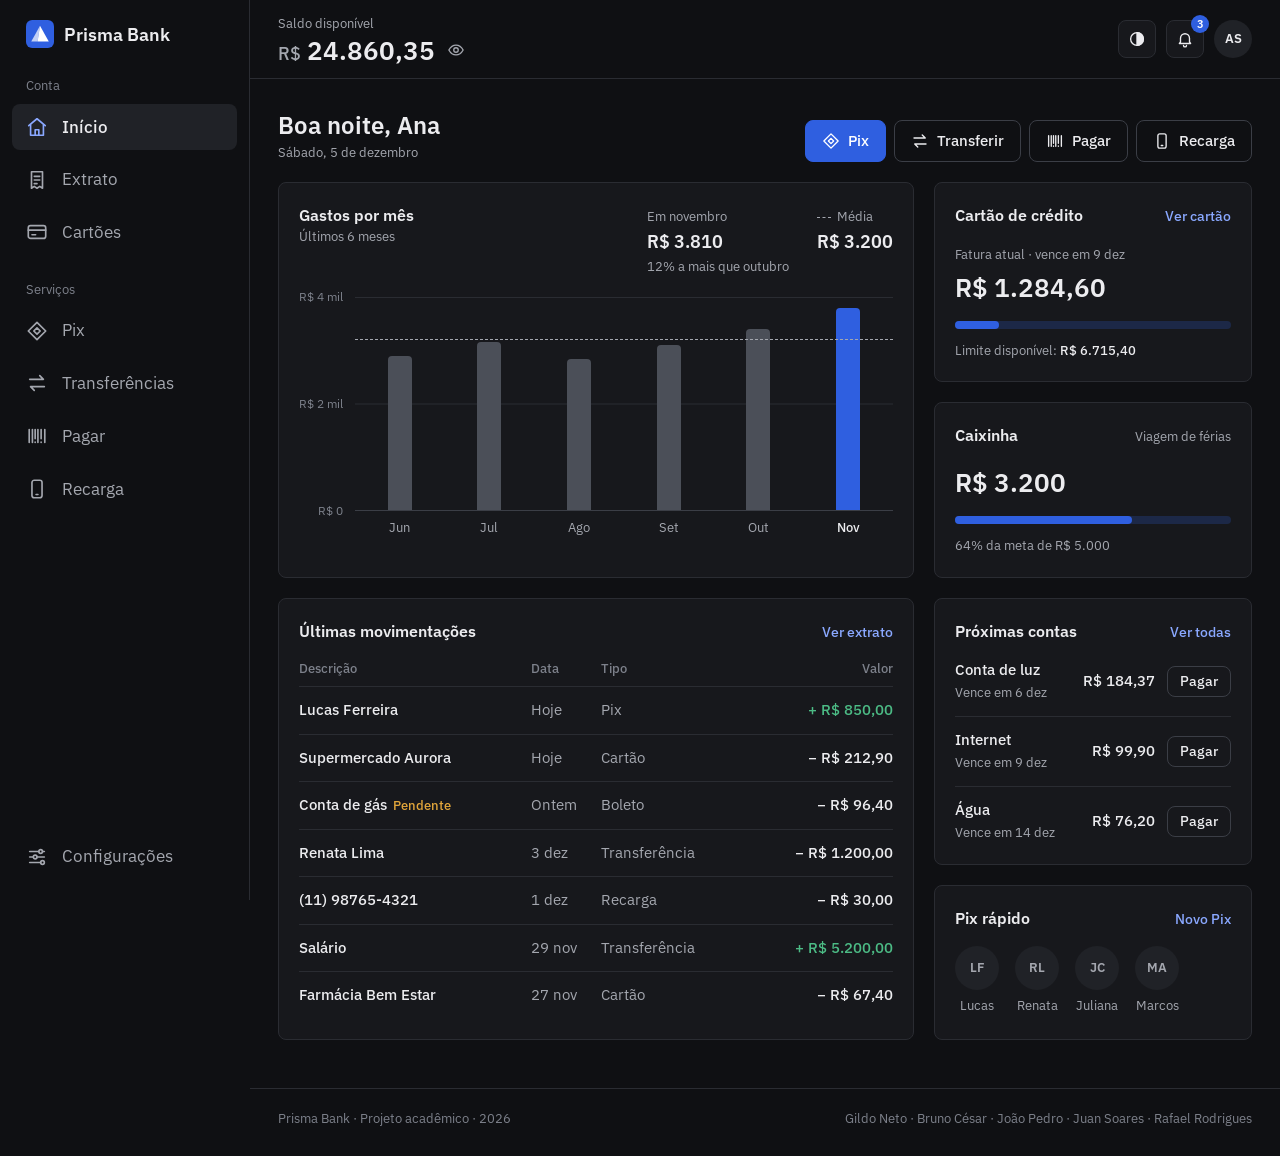
==== commit fa0610d8: "Saldo que muda de verdade, datas atuais, login e barra no celular - script.js: Pix, transferência, p" ====
--- a/index.html
+++ b/index.html
@@ -59,12 +59,10 @@
 
       <!-- ===== TOPO ===== -->
       <header class="topo">
-        <button class="btn-icone btn-menu" onclick="alternarMenu()" aria-label="Abrir menu"><svg class="ico"><use href="#i-menu"/></svg></button>
-
         <div>
           <span class="texto-fraco">Saldo disponível</span>
           <div class="saldo-linha">
-            <strong class="saldo-valor"><small>R$</small> <span id="saldo-numero">24.860,35</span></strong>
+            <strong class="saldo-valor"><small>R$</small> <span id="saldo-numero"></span></strong>
             <button class="btn-olho" onclick="alternarSaldo()" aria-label="Mostrar ou esconder o saldo"><svg class="ico"><use id="icone-olho" href="#i-olho"/></svg></button>
           </div>
         </div>
@@ -110,28 +108,29 @@
           </nav>
         </div>
 
-        <!-- Gráfico: a altura de cada barra é o gasto do mês (100% = R$ 4 mil) -->
+        <!-- Gráfico dos 6 meses antes deste: a altura de cada barra é o gasto do mês
+             (100% = R$ 4 mil). Os nomes dos meses vêm do script.js. -->
         <section class="card">
           <div class="card-topo">
             <div>
               <h2>Gastos por mês</h2>
-              <p class="texto-fraco">Maio a outubro</p>
+              <p class="texto-fraco">Últimos 6 meses</p>
             </div>
             <div class="grafico-resumo">
-              <div><span class="texto-fraco">Outubro</span><strong>R$ 3.810</strong><span class="texto-fraco">12% a mais que setembro</span></div>
+              <div><span class="texto-fraco">Em <span id="mes-passado"></span></span><strong>R$ 3.810</strong><span class="texto-fraco">12% a mais que <span id="mes-retrasado"></span></span></div>
               <div><span class="texto-fraco media">Média</span><strong>R$ 3.200</strong></div>
             </div>
           </div>
 
           <div class="grafico-area">
             <div class="grafico-eixo"><span>R$ 4 mil</span><span>R$ 2 mil</span><span>R$ 0</span></div>
-            <div class="grafico-barras" role="img" aria-label="Gastos: maio R$ 2.900, junho R$ 3.150, julho R$ 2.840, agosto R$ 3.100, setembro R$ 3.400, outubro R$ 3.810">
-              <div style="height: 72.5%" data-valor="R$ 2.900"><span>Mai</span></div>
-              <div style="height: 79%" data-valor="R$ 3.150"><span>Jun</span></div>
-              <div style="height: 71%" data-valor="R$ 2.840"><span>Jul</span></div>
-              <div style="height: 77.5%" data-valor="R$ 3.100"><span>Ago</span></div>
-              <div style="height: 85%" data-valor="R$ 3.400"><span>Set</span></div>
-              <div class="atual" style="height: 95%" data-valor="R$ 3.810"><span>Out</span></div>
+            <div class="grafico-barras" role="img" aria-label="Gastos dos últimos 6 meses, do mais antigo ao mais recente: R$ 2.900, R$ 3.150, R$ 2.840, R$ 3.100, R$ 3.400 e R$ 3.810">
+              <div style="height: 72.5%" data-valor="R$ 2.900"><span></span></div>
+              <div style="height: 79%" data-valor="R$ 3.150"><span></span></div>
+              <div style="height: 71%" data-valor="R$ 2.840"><span></span></div>
+              <div style="height: 77.5%" data-valor="R$ 3.100"><span></span></div>
+              <div style="height: 85%" data-valor="R$ 3.400"><span></span></div>
+              <div class="atual" style="height: 95%" data-valor="R$ 3.810"><span></span></div>
             </div>
           </div>
         </section>
@@ -142,7 +141,7 @@
               <h2>Cartão de crédito</h2>
               <a href="#cartoes" class="link">Ver cartão</a>
             </div>
-            <span class="texto-fraco">Fatura atual · vence em 15 nov</span>
+            <span class="texto-fraco">Fatura atual · vence em <span class="fatura-vence"></span></span>
             <strong class="valor-grande">R$ 1.284,60</strong>
             <div class="barra"><span class="barra-limite"></span></div>
             <span class="texto-fraco">Limite disponível: <strong class="limite-disponivel"></strong></span>
@@ -216,8 +215,8 @@
 
               <div class="campo">
                 <label for="pix-valor">Valor (R$)</label>
-                <input type="number" id="pix-valor" name="valor" min="0.01" max="24860.35" step="0.01" placeholder="0,00" required>
-                <small class="texto-fraco">Saldo disponível: R$ 24.860,35</small>
+                <input type="number" id="pix-valor" name="valor" min="0.01" step="0.01" placeholder="0,00" required>
+                <small class="texto-fraco saldo-disponivel"></small>
               </div>
 
               <div class="campo">
@@ -252,11 +251,8 @@
             </section>
 
             <section class="card">
-              <h2>Pix recebidos</h2>
-              <ul class="lista">
-                <li><div><strong>Lucas Ferreira</strong><span class="texto-fraco">Hoje, 09:42</span></div><span class="valor positivo">+ R$ 850,00</span></li>
-                <li><div><strong>Juliana Costa</strong><span class="texto-fraco">30 out</span></div><span class="valor positivo">+ R$ 300,00</span></li>
-              </ul>
+              <h2>Últimos Pix</h2>
+              <ul class="lista" id="lista-pix"><!-- preenchido pelo script.js --></ul>
             </section>
           </div>
         </div>
@@ -304,8 +300,8 @@
 
               <div class="campo">
                 <label for="transf-valor">Valor (R$)</label>
-                <input type="number" id="transf-valor" name="valor" min="0.01" max="24860.35" step="0.01" placeholder="0,00" required>
-                <small class="texto-fraco">Saldo disponível: R$ 24.860,35</small>
+                <input type="number" id="transf-valor" name="valor" min="0.01" step="0.01" placeholder="0,00" required>
+                <small class="texto-fraco saldo-disponivel"></small>
               </div>
 
               <div class="campo">
@@ -337,7 +333,7 @@
           <section class="card">
             <h2>Pagar boleto</h2>
             <form class="formulario" onsubmit="enviar(event)">
-              <input type="hidden" name="tipo" value="Pagamento de boleto">
+              <input type="hidden" name="tipo" value="Boleto">
 
               <div class="campo">
                 <label for="pagar-codigo">Código de barras</label>
@@ -347,7 +343,7 @@
               <div class="campo-duplo">
                 <div class="campo">
                   <label for="pagar-valor">Valor (R$)</label>
-                  <input type="number" id="pagar-valor" name="valor" min="0.01" max="24860.35" step="0.01" placeholder="0,00" required>
+                  <input type="number" id="pagar-valor" name="valor" min="0.01" step="0.01" placeholder="0,00" required>
                 </div>
                 <div class="campo">
                   <label for="pagar-data">Data do pagamento</label>
@@ -375,7 +371,7 @@
           <section class="card">
             <h2>Nova recarga</h2>
             <form class="formulario" onsubmit="enviar(event)">
-              <input type="hidden" name="tipo" value="Recarga de celular">
+              <input type="hidden" name="tipo" value="Recarga">
 
               <div class="campo">
                 <label for="recarga-operadora">Operadora</label>
@@ -409,10 +405,7 @@
 
           <section class="card">
             <h2>Recargas recentes</h2>
-            <ul class="lista">
-              <li><div><strong>(11) 9••••-4321</strong><span class="texto-fraco">Claro · 2 nov</span></div><span class="valor">R$ 30,00</span></li>
-              <li><div><strong>(11) 9••••-4321</strong><span class="texto-fraco">Claro · 5 out</span></div><span class="valor">R$ 20,00</span></li>
-            </ul>
+            <ul class="lista" id="lista-recargas"><!-- preenchido pelo script.js --></ul>
           </section>
         </div>
       </main>
@@ -425,7 +418,7 @@
         <section class="card resumo">
           <div><span class="texto-fraco">Entradas</span><strong class="positivo" id="resumo-entradas"></strong></div>
           <div><span class="texto-fraco">Saídas</span><strong id="resumo-saidas"></strong></div>
-          <div><span class="texto-fraco">Saldo atual</span><strong>R$ 24.860,35</strong></div>
+          <div><span class="texto-fraco">Saldo atual</span><strong id="resumo-saldo"></strong></div>
         </section>
 
         <section class="card">
@@ -484,7 +477,7 @@
             <section class="card">
               <h2>Fatura atual</h2>
               <strong class="valor-grande">R$ 1.284,60</strong>
-              <p class="texto-fraco">Fecha em 8 nov · vence em 15 nov</p>
+              <p class="texto-fraco">Fechou em <span class="fatura-fechou"></span> · vence em <span class="fatura-vence"></span></p>
               <div class="barra"><span class="barra-limite"></span></div>
               <div class="limite-info">
                 <div><span class="texto-fraco">Usado</span><strong>R$ 1.284,60</strong></div>
@@ -547,7 +540,7 @@
 
             <section class="card">
               <h2>Conta</h2>
-              <a href="cadastro.html" class="botao botao-secundario botao-perigo">Sair da conta</a>
+              <a href="login.html" class="botao botao-secundario botao-perigo">Sair da conta</a>
             </section>
           </div>
         </div>
@@ -558,7 +551,7 @@
       <main class="pagina" data-tela="comprovante" data-titulo="Comprovante" hidden>
         <section class="card comprovante">
           <h1>Comprovante</h1>
-          <p class="texto-fraco">Banco fictício: nenhum dinheiro foi movimentado.</p>
+          <p class="texto-fraco">Banco fictício: nenhum dinheiro de verdade foi movimentado.</p>
           <strong class="valor-grande" id="comp-valor">—</strong>
 
           <ul class="lista">
@@ -571,6 +564,8 @@
           <div class="comprovante-acoes">
             <a href="#inicio" class="botao">Voltar ao início</a>
             <a href="#extrato" class="botao botao-secundario">Ver extrato</a>
+            <!-- Abre a janela de impressão do navegador, que tem a opção "Salvar como PDF" -->
+            <button class="botao botao-secundario" onclick="print()">Salvar em PDF</button>
           </div>
         </section>
       </main>
@@ -582,6 +577,16 @@
       </footer>
 
     </div>
+
+    <!-- ===== BARRA DE BAIXO (só no celular) =====
+         As telas mais usadas; "Mais" abre o menu com todas -->
+    <nav class="barra-celular">
+      <a href="#inicio" class="menu-link"><svg class="ico"><use href="#i-inicio"/></svg> Início</a>
+      <a href="#pix" class="menu-link"><svg class="ico"><use href="#i-pix"/></svg> Pix</a>
+      <a href="#extrato" class="menu-link"><svg class="ico"><use href="#i-extrato"/></svg> Extrato</a>
+      <a href="#cartoes" class="menu-link"><svg class="ico"><use href="#i-cartao"/></svg> Cartões</a>
+      <button class="menu-link" onclick="alternarMenu()"><svg class="ico"><use href="#i-menu"/></svg> Mais</button>
+    </nav>
   </div>
 
   <script src="script.js"></script>
--- a/css/style-1.css
+++ b/css/style-1.css
@@ -20,7 +20,7 @@
   --verde: #4cbb85;      /* dinheiro que entrou */
   --amarelo: #e2a63b;    /* pendente */
   --vermelho: #f07a7a;   /* bloquear, sair */
-  --barra: #4b4f58;      /* barras do gráfico que não são o mês atual */
+  --barra: #4b4f58;      /* barras do gráfico, menos a do último mês */
   --raio: 8px;
 }
 
@@ -259,7 +259,7 @@
   margin-left: auto;
 }
 
-/* Botões quadrados só com ícone: menu (celular), tema e sino */
+/* Botões quadrados só com ícone: tema e sino */
 .btn-icone {
   position: relative;
   display: grid;
@@ -273,10 +273,6 @@
 
 .btn-icone:hover {
   border-color: var(--borda-forte);
-}
-
-.btn-menu {
-  display: none; /* só aparece no celular */
 }
 
 /* Número de notificações não lidas em cima do sino */
@@ -683,7 +679,7 @@
   background: var(--marca);
 }
 
-/* Nome do mês embaixo da barra */
+/* Nome do mês embaixo da barra. O script.js escreve "mai" e o capitalize deixa "Mai". */
 .grafico-barras span {
   position: absolute;
   top: calc(100% + 8px);
@@ -691,6 +687,7 @@
   transform: translateX(-50%);
   color: var(--texto-2);
   font-size: 13px;
+  text-transform: capitalize;
 }
 
 .grafico-barras .atual span {
@@ -1112,6 +1109,11 @@
   font-size: 13px;
 }
 
+/* ---------- Barra de baixo: só aparece no celular (ver abaixo) ---------- */
+.barra-celular {
+  display: none;
+}
+
 /* ---------- Telas médias: o Início vira uma coluna só ---------- */
 @media (max-width: 1100px) {
   .painel {
@@ -1119,7 +1121,8 @@
   }
 }
 
-/* ---------- Celular: o menu vira uma gaveta que abre pelo botão ☰ ---------- */
+/* ---------- Celular: barra de navegação embaixo, e o menu vira
+   uma gaveta que abre pelo "Mais" dessa barra ---------- */
 @media (max-width: 800px) {
   .app,
   .colunas {
@@ -1141,8 +1144,33 @@
     box-shadow: 0 0 40px rgb(0 0 0 / 0.5);
   }
 
-  .btn-menu {
+  /* Barra fixa embaixo com as telas mais usadas */
+  .barra-celular {
+    position: fixed;
+    right: 0;
+    bottom: 0;
+    left: 0;
+    z-index: 15;
     display: grid;
+    grid-template-columns: repeat(5, minmax(0, 1fr));
+    padding: 6px 8px;
+    border-top: 1px solid var(--borda);
+    background: var(--fundo);
+  }
+
+  /* Ícone em cima do nome; a tela aberta fica com o ícone azul */
+  .barra-celular .menu-link {
+    flex-direction: column;
+    gap: 2px;
+    padding: 6px 0;
+    border: 0;
+    background: none;
+    font-size: 12px;
+  }
+
+  /* Espaço no fim da página para a barra não cobrir o rodapé */
+  .conteudo {
+    padding-bottom: 68px;
   }
 
   .topo {
@@ -1230,6 +1258,33 @@
   }
 }
 
+/* ---------- Impressão: botão "Salvar em PDF" do comprovante ----------
+   Na folha sai só o comprovante, com fundo branco. */
+@media print {
+  :root {
+    color-scheme: light;
+    --fundo: #fff;
+    --card: #fff;
+    --borda: #ccc;
+    --borda-forte: #999;
+    --texto: #000;
+    --texto-2: #444;
+    --texto-3: #666;
+  }
+
+  .app {
+    display: block;
+  }
+
+  .sidebar,
+  .topo,
+  .rodape,
+  .barra-celular,
+  .comprovante-acoes {
+    display: none;
+  }
+}
+
 /* ---------- Esconder com "hidden" ----------
    O !important ganha das classes que definem "display" (ex.: .card). */
 [hidden] {
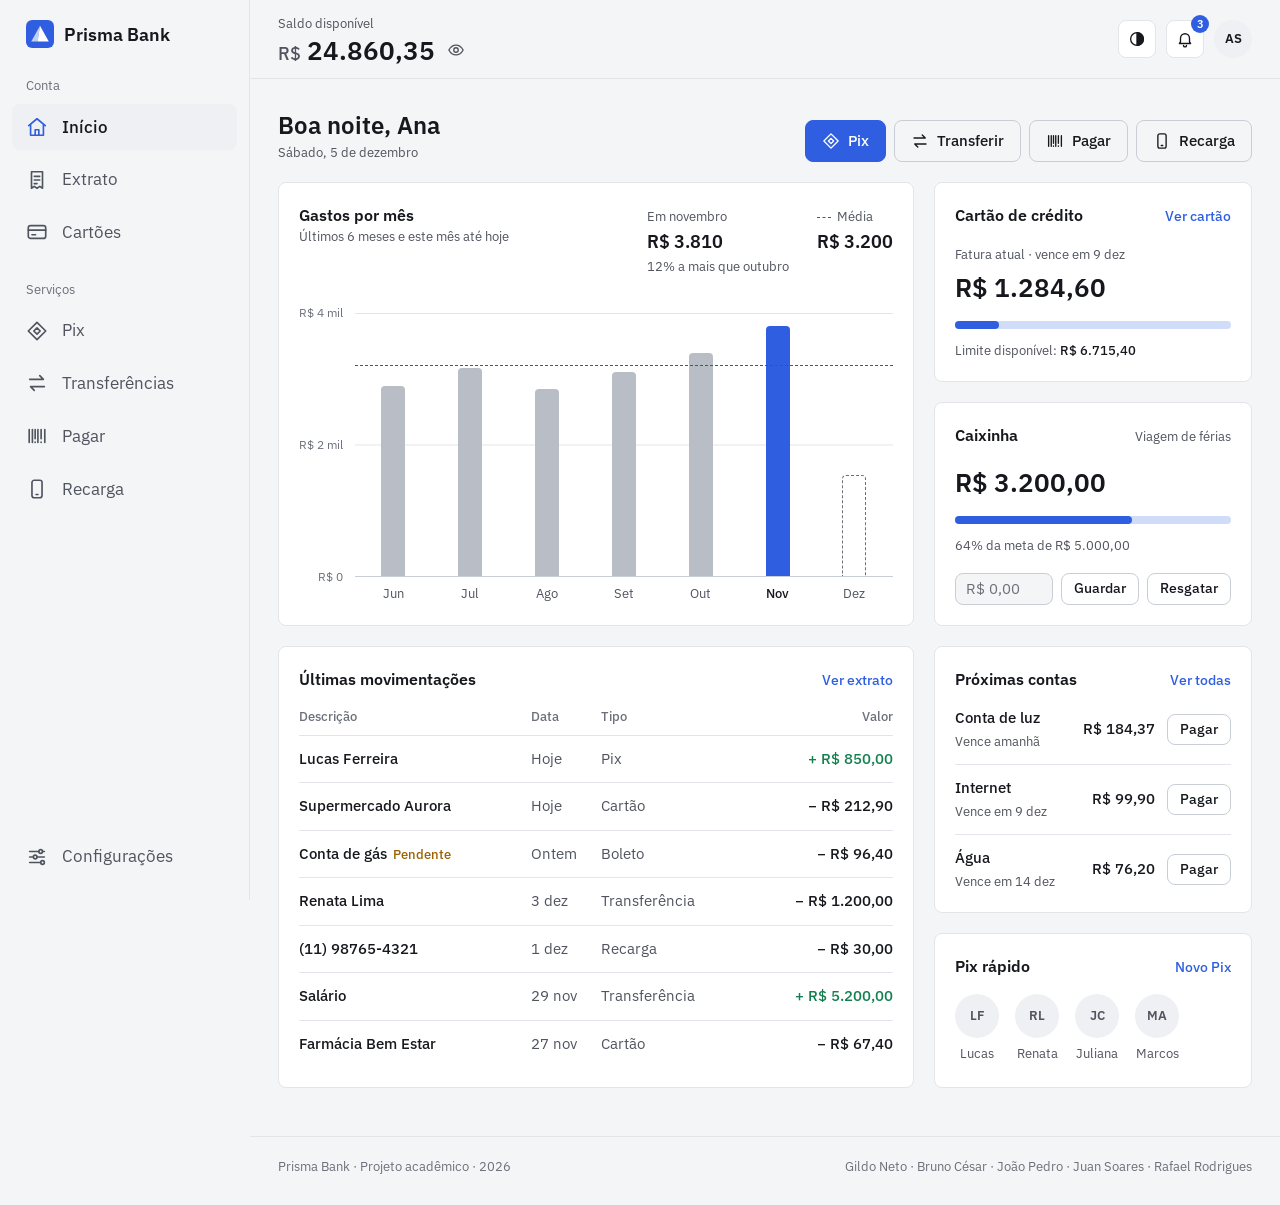
==== commit b3e50f00: "Confirmação antes de enviar, dados salvos no navegador e app instalável - Pix, transferência, boleto" ====
--- a/index.html
+++ b/index.html
@@ -4,11 +4,20 @@
   <meta charset="UTF-8">
   <meta name="viewport" content="width=device-width, initial-scale=1.0">
   <title>Prisma Bank | Início</title>
+  <meta name="description" content="Prisma Bank: banco digital fictício feito com HTML, CSS e JavaScript em um projeto da faculdade.">
   <link rel="icon" href="favicon.svg" type="image/svg+xml">
-
-  <!-- Fonte do Google (IBM Plex Sans) e o CSS do site -->
+  <!-- Para instalar o site como aplicativo, no celular ou no computador -->
+  <link rel="manifest" href="manifest.json">
+  <link rel="apple-touch-icon" href="icones/icone-180.png">
+
+  <!-- Fonte do Google (IBM Plex Sans) e o CSS do site. O "preconnect" já abre a conexão
+       com o Google enquanto o resto carrega, e a fonte chega mais rápido. -->
+  <link rel="preconnect" href="https://fonts.googleapis.com">
+  <link rel="preconnect" href="https://fonts.gstatic.com" crossorigin>
   <link rel="stylesheet" href="https://fonts.googleapis.com/css2?family=IBM+Plex+Sans:wght@400;500;600&display=swap">
   <link rel="stylesheet" href="css/style-1.css">
+  <!-- Tema e máscara dos campos. Fica aqui em cima para o tema entrar antes de a página aparecer. -->
+  <script src="comum.js"></script>
 </head>
 <body>
   <!-- Ícones: cada <symbol> é desenhado uma vez aqui e usado com <svg class="ico"><use href="#i-nome"/></svg> -->
@@ -29,6 +38,8 @@
     <symbol id="i-cadeado" viewBox="0 0 24 24"><rect x="5" y="10.5" width="14" height="10" rx="2"/><path d="M8 10.5V8a4 4 0 0 1 8 0v2.5"/></symbol>
     <symbol id="i-entrada" viewBox="0 0 24 24"><path d="M17 7 7 17M7 9v8h8"/></symbol>
     <symbol id="i-check" viewBox="0 0 24 24"><path d="m5 12.5 4.5 4.5L19 7.5"/></symbol>
+    <symbol id="i-documento" viewBox="0 0 24 24"><rect x="2.5" y="5" width="19" height="14" rx="2.5"/><circle cx="8.5" cy="11" r="2"/><path d="M5.5 16c.6-1.4 1.6-2 3-2s2.4.6 3 2M14.5 10h4M14.5 13.5h3"/></symbol>
+    <symbol id="i-email" viewBox="0 0 24 24"><rect x="2.5" y="5" width="19" height="14" rx="2.5"/><path d="m3.5 6.5 8.5 6.5 8.5-6.5"/></symbol>
   </svg>
 
   <!-- Todas as telas do banco ficam neste arquivo: cada uma é um <main data-tela="...">
@@ -62,8 +73,9 @@
         <div>
           <span class="texto-fraco">Saldo disponível</span>
           <div class="saldo-linha">
-            <strong class="saldo-valor"><small>R$</small> <span id="saldo-numero"></span></strong>
-            <button class="btn-olho" onclick="alternarSaldo()" aria-label="Mostrar ou esconder o saldo"><svg class="ico"><use id="icone-olho" href="#i-olho"/></svg></button>
+            <strong class="saldo-valor"><small>R$</small> <span id="saldo-numero" class="dinheiro"></span></strong>
+            <!-- O olho esconde todos os valores do site, não só o saldo -->
+            <button class="btn-olho" onclick="alternarValores()" aria-label="Mostrar ou esconder os valores"><svg class="ico"><use id="icone-olho" href="#i-olho"/></svg></button>
           </div>
         </div>
 
@@ -71,7 +83,7 @@
           <button class="btn-icone" onclick="alternarTema()" aria-label="Mudar o tema"><svg class="ico"><use href="#i-tema"/></svg></button>
 
           <div class="notificacoes">
-            <button class="btn-icone" onclick="alternarNotificacoes()" aria-label="Notificações">
+            <button class="btn-icone" id="sino" onclick="alternarNotificacoes()" aria-label="Notificações">
               <svg class="ico"><use href="#i-sino"/></svg>
               <span class="badge" id="badge"></span>
             </button>
@@ -85,7 +97,7 @@
             </div>
           </div>
 
-          <a href="#configuracoes" class="avatar" title="Meu perfil">AS</a>
+          <a href="#configuracoes" class="avatar usuario-iniciais" title="Meu perfil">AS</a>
         </div>
       </header>
 
@@ -95,8 +107,8 @@
 
         <div class="saudacao">
           <div>
-            <!-- "Bom dia / Boa tarde / Boa noite" e a data vêm do script.js -->
-            <h1><span id="saudacao">Olá</span>, Ana</h1>
+            <!-- "Bom dia / Boa tarde / Boa noite", o nome e a data vêm do script.js -->
+            <h1><span id="saudacao">Olá</span>, <span class="usuario-primeiro-nome">Ana</span></h1>
             <p class="texto-fraco" id="data-hoje"></p>
           </div>
 
@@ -108,29 +120,31 @@
           </nav>
         </div>
 
-        <!-- Gráfico dos 6 meses antes deste: a altura de cada barra é o gasto do mês
-             (100% = R$ 4 mil). Os nomes dos meses vêm do script.js. -->
-        <section class="card">
+        <!-- Gráfico: a altura de cada barra é o gasto do mês (100% = R$ 4 mil).
+             As 6 primeiras são os meses antes deste; a tracejada é este mês até hoje,
+             calculada pelo script.js com as saídas do extrato. -->
+        <section class="card grafico">
           <div class="card-topo">
             <div>
               <h2>Gastos por mês</h2>
-              <p class="texto-fraco">Últimos 6 meses</p>
+              <p class="texto-fraco">Últimos 6 meses e este mês até hoje</p>
             </div>
             <div class="grafico-resumo">
-              <div><span class="texto-fraco">Em <span id="mes-passado"></span></span><strong>R$ 3.810</strong><span class="texto-fraco">12% a mais que <span id="mes-retrasado"></span></span></div>
-              <div><span class="texto-fraco media">Média</span><strong>R$ 3.200</strong></div>
+              <div><span class="texto-fraco">Em <span id="mes-passado"></span></span><strong class="dinheiro">R$ 3.810</strong><span class="texto-fraco">12% a mais que <span id="mes-retrasado"></span></span></div>
+              <div><span class="texto-fraco media">Média</span><strong class="dinheiro">R$ 3.200</strong></div>
             </div>
           </div>
 
           <div class="grafico-area">
             <div class="grafico-eixo"><span>R$ 4 mil</span><span>R$ 2 mil</span><span>R$ 0</span></div>
-            <div class="grafico-barras" role="img" aria-label="Gastos dos últimos 6 meses, do mais antigo ao mais recente: R$ 2.900, R$ 3.150, R$ 2.840, R$ 3.100, R$ 3.400 e R$ 3.810">
+            <div class="grafico-barras" role="img" aria-label="Gastos por mês, do mais antigo ao mais recente: R$ 2.900, R$ 3.150, R$ 2.840, R$ 3.100, R$ 3.400, R$ 3.810 e o mês atual, que ainda não acabou">
               <div style="height: 72.5%" data-valor="R$ 2.900"><span></span></div>
               <div style="height: 79%" data-valor="R$ 3.150"><span></span></div>
               <div style="height: 71%" data-valor="R$ 2.840"><span></span></div>
               <div style="height: 77.5%" data-valor="R$ 3.100"><span></span></div>
               <div style="height: 85%" data-valor="R$ 3.400"><span></span></div>
               <div class="atual" style="height: 95%" data-valor="R$ 3.810"><span></span></div>
+              <div class="parcial"><span></span></div>
             </div>
           </div>
         </section>
@@ -142,20 +156,27 @@
               <a href="#cartoes" class="link">Ver cartão</a>
             </div>
             <span class="texto-fraco">Fatura atual · vence em <span class="fatura-vence"></span></span>
-            <strong class="valor-grande">R$ 1.284,60</strong>
+            <strong class="valor-grande dinheiro fatura-valor"></strong>
             <div class="barra"><span class="barra-limite"></span></div>
-            <span class="texto-fraco">Limite disponível: <strong class="limite-disponivel"></strong></span>
-          </section>
-
-          <!-- Caixinha: dinheiro guardado para uma meta -->
+            <span class="texto-fraco">Limite disponível: <strong class="dinheiro limite-disponivel"></strong></span>
+          </section>
+
+          <!-- Caixinha: dinheiro guardado para uma meta.
+               "Guardar" tira do saldo e "Resgatar" devolve (script.js, moverCaixinha) -->
           <section class="card">
             <div class="card-topo">
               <h2>Caixinha</h2>
               <span class="texto-fraco">Viagem de férias</span>
             </div>
-            <strong class="valor-grande">R$ 3.200</strong>
-            <div class="barra"><span style="width: 64%"></span></div>
-            <span class="texto-fraco">64% da meta de R$ 5.000</span>
+            <strong class="valor-grande dinheiro" id="caixinha-valor"></strong>
+            <div class="barra"><span id="caixinha-barra"></span></div>
+            <span class="texto-fraco" id="caixinha-meta"></span>
+
+            <form class="caixinha-form" onsubmit="moverCaixinha(event)">
+              <input type="number" name="valor" min="0.01" step="0.01" inputmode="decimal" placeholder="R$ 0,00" aria-label="Valor para guardar ou resgatar" required>
+              <button class="botao botao-secundario botao-pequeno" value="guardar">Guardar</button>
+              <button class="botao botao-secundario botao-pequeno" value="resgatar">Resgatar</button>
+            </form>
           </section>
         </div>
 
@@ -166,7 +187,7 @@
           </div>
           <table class="tabela">
             <thead>
-              <tr><th>Descrição</th><th>Data</th><th>Tipo</th><th class="valor">Valor</th></tr>
+              <tr><th>Descrição</th><th>Data</th><th class="tipo">Tipo</th><th class="valor">Valor</th></tr>
             </thead>
             <tbody id="extrato-recente"><!-- preenchido pelo script.js --></tbody>
           </table>
@@ -215,7 +236,7 @@
 
               <div class="campo">
                 <label for="pix-valor">Valor (R$)</label>
-                <input type="number" id="pix-valor" name="valor" min="0.01" step="0.01" placeholder="0,00" required>
+                <input type="number" id="pix-valor" name="valor" min="0.01" step="0.01" inputmode="decimal" placeholder="0,00" required>
                 <small class="texto-fraco saldo-disponivel"></small>
               </div>
 
@@ -224,7 +245,7 @@
                 <input type="text" id="pix-mensagem" placeholder="Ex.: almoço de sexta">
               </div>
 
-              <button class="botao">Enviar Pix</button>
+              <button class="botao">Continuar</button>
             </form>
           </section>
 
@@ -235,8 +256,9 @@
                 <img class="qr" src="qr.svg" alt="QR Code para receber Pix">
                 <div>
                   <span class="texto-fraco">Sua chave</span>
-                  <strong>ana.souza@email.com</strong>
+                  <strong class="usuario-email">ana.souza@email.com</strong>
                   <p class="texto-fraco">Mostre o QR Code ou envie a chave para quem vai te pagar.</p>
+                  <button class="botao botao-secundario botao-pequeno" onclick="copiarChave(this)">Copiar chave</button>
                 </div>
               </div>
             </section>
@@ -244,9 +266,9 @@
             <section class="card">
               <h2>Suas chaves Pix</h2>
               <ul class="lista">
-                <li><span class="texto-fraco">CPF</span><span>•••.456.789-••</span></li>
-                <li><span class="texto-fraco">E-mail</span><span>ana.souza@email.com</span></li>
-                <li><span class="texto-fraco">Celular</span><span>(11) 9••••-4321</span></li>
+                <li><span class="texto-fraco com-icone"><svg class="ico"><use href="#i-documento"/></svg> CPF</span><span>•••.456.789-••</span></li>
+                <li><span class="texto-fraco com-icone"><svg class="ico"><use href="#i-email"/></svg> E-mail</span><span class="usuario-email">ana.souza@email.com</span></li>
+                <li><span class="texto-fraco com-icone"><svg class="ico"><use href="#i-recarga"/></svg> Celular</span><span class="usuario-celular">(11) 9••••-4321</span></li>
               </ul>
             </section>
 
@@ -271,7 +293,7 @@
 
               <div class="campo">
                 <label for="transf-banco">Banco</label>
-                <select id="transf-banco" required>
+                <select id="transf-banco" name="banco" required>
                   <option value="">Escolha o banco</option>
                   <option>Prisma Bank</option>
                   <option>Banco do Brasil</option>
@@ -282,14 +304,15 @@
                 </select>
               </div>
 
+              <!-- oninput="formatar(...)": a máscara do comum.js põe o traço sozinha -->
               <div class="campo-duplo">
                 <div class="campo">
                   <label for="transf-agencia">Agência</label>
-                  <input type="text" id="transf-agencia" placeholder="0000" required>
+                  <input type="text" id="transf-agencia" name="agencia" placeholder="0000" inputmode="numeric" minlength="4" oninput="formatar(this, '####')" required>
                 </div>
                 <div class="campo">
                   <label for="transf-conta">Conta</label>
-                  <input type="text" id="transf-conta" placeholder="00000-0" required>
+                  <input type="text" id="transf-conta" name="conta" placeholder="00000-0" inputmode="numeric" minlength="7" oninput="formatar(this, '#####-#')" required>
                 </div>
               </div>
 
@@ -300,7 +323,7 @@
 
               <div class="campo">
                 <label for="transf-valor">Valor (R$)</label>
-                <input type="number" id="transf-valor" name="valor" min="0.01" step="0.01" placeholder="0,00" required>
+                <input type="number" id="transf-valor" name="valor" min="0.01" step="0.01" inputmode="decimal" placeholder="0,00" required>
                 <small class="texto-fraco saldo-disponivel"></small>
               </div>
 
@@ -312,7 +335,9 @@
                 </div>
               </div>
 
-              <button class="botao">Transferir</button>
+              <label class="marcar"><input type="checkbox" name="salvar"> Salvar nos favorecidos</label>
+
+              <button class="botao">Continuar</button>
             </form>
           </section>
 
@@ -337,21 +362,22 @@
 
               <div class="campo">
                 <label for="pagar-codigo">Código de barras</label>
-                <input type="text" id="pagar-codigo" name="destino" placeholder="Digite os números do boleto" required>
+                <input type="text" id="pagar-codigo" name="destino" placeholder="Digite os números do boleto" inputmode="numeric" minlength="47" oninput="formatar(this, '########### ########### ########### ###########')" required>
               </div>
 
               <div class="campo-duplo">
                 <div class="campo">
                   <label for="pagar-valor">Valor (R$)</label>
-                  <input type="number" id="pagar-valor" name="valor" min="0.01" step="0.01" placeholder="0,00" required>
+                  <input type="number" id="pagar-valor" name="valor" min="0.01" step="0.01" inputmode="decimal" placeholder="0,00" required>
                 </div>
                 <div class="campo">
                   <label for="pagar-data">Data do pagamento</label>
-                  <input type="date" id="pagar-data" required>
-                </div>
-              </div>
-
-              <button class="botao">Pagar</button>
+                  <input type="date" id="pagar-data" name="data" required>
+                </div>
+              </div>
+              <small class="texto-fraco">Para agendar, escolha um dia depois de hoje: o dinheiro só sai nesse dia.</small>
+
+              <button class="botao">Continuar</button>
             </form>
           </section>
 
@@ -375,7 +401,7 @@
 
               <div class="campo">
                 <label for="recarga-operadora">Operadora</label>
-                <select id="recarga-operadora" required>
+                <select id="recarga-operadora" name="operadora" required>
                   <option value="">Escolha a operadora</option>
                   <option>Claro</option>
                   <option>Vivo</option>
@@ -386,7 +412,7 @@
 
               <div class="campo">
                 <label for="recarga-numero">Número do celular</label>
-                <input type="tel" id="recarga-numero" name="destino" placeholder="(00) 00000-0000" required>
+                <input type="tel" id="recarga-numero" name="destino" placeholder="(00) 00000-0000" minlength="15" oninput="formatar(this, '(##) #####-####')" required>
               </div>
 
               <div class="campo">
@@ -399,7 +425,7 @@
                 </div>
               </div>
 
-              <button class="botao">Recarregar</button>
+              <button class="botao">Continuar</button>
             </form>
           </section>
 
@@ -413,12 +439,20 @@
 
       <!-- ===== TELA: EXTRATO ===== -->
       <main class="pagina" data-tela="extrato" data-titulo="Extrato" hidden>
-        <h1>Extrato</h1>
+        <!-- O período vale para a tela toda: resumo, gastos e movimentações -->
+        <div class="titulo-linha">
+          <h1>Extrato</h1>
+          <div class="filtros">
+            <button class="filtro" onclick="filtrar(this, 'dias', 7)">7 dias</button>
+            <button class="filtro ativo" onclick="filtrar(this, 'dias', 30)">30 dias</button>
+            <button class="filtro" onclick="filtrar(this, 'dias', Infinity)">Tudo</button>
+          </div>
+        </div>
 
         <section class="card resumo">
-          <div><span class="texto-fraco">Entradas</span><strong class="positivo" id="resumo-entradas"></strong></div>
-          <div><span class="texto-fraco">Saídas</span><strong id="resumo-saidas"></strong></div>
-          <div><span class="texto-fraco">Saldo atual</span><strong id="resumo-saldo"></strong></div>
+          <div><span class="texto-fraco">Entradas</span><strong class="positivo dinheiro" id="resumo-entradas"></strong></div>
+          <div><span class="texto-fraco">Saídas</span><strong class="dinheiro" id="resumo-saidas"></strong></div>
+          <div><span class="texto-fraco">Saldo atual</span><strong class="dinheiro" id="resumo-saldo"></strong></div>
         </section>
 
         <section class="card">
@@ -430,15 +464,15 @@
           <div class="card-topo">
             <h2>Movimentações</h2>
             <div class="filtros">
-              <button class="filtro ativo" onclick="filtrar(this, 'todas')">Todas</button>
-              <button class="filtro" onclick="filtrar(this, 'entradas')">Entradas</button>
-              <button class="filtro" onclick="filtrar(this, 'saidas')">Saídas</button>
-            </div>
-          </div>
+              <button class="filtro ativo" onclick="filtrar(this, 'tipo', 'todas')">Todas</button>
+              <button class="filtro" onclick="filtrar(this, 'tipo', 'entradas')">Entradas</button>
+              <button class="filtro" onclick="filtrar(this, 'tipo', 'saidas')">Saídas</button>
+            </div>
+          </div>
+          <input type="search" class="busca" placeholder="Buscar por nome ou tipo" aria-label="Buscar movimentações" oninput="buscar(this.value)">
+          <!-- Separada por dia: o script.js põe uma linha com a data antes de cada dia.
+               Clicar numa movimentação abre o comprovante dela. -->
           <table class="tabela">
-            <thead>
-              <tr><th>Descrição</th><th>Data</th><th>Tipo</th><th class="valor">Valor</th></tr>
-            </thead>
             <tbody id="tabela-extrato"><!-- preenchido pelo script.js --></tbody>
           </table>
         </section>
@@ -460,7 +494,7 @@
               <div class="cartao-chip"></div>
               <span class="cartao-numero" id="numero-cartao">•••• •••• •••• 4821</span>
               <div class="cartao-linha">
-                <div><small>Nome</small>ANA SOUZA</div>
+                <div><small>Nome</small><span class="usuario-nome">Ana Souza</span></div>
                 <div><small>Validade</small>08/31</div>
                 <span class="cartao-etiqueta">Crédito</span>
               </div>
@@ -475,13 +509,17 @@
 
           <div class="coluna">
             <section class="card">
-              <h2>Fatura atual</h2>
-              <strong class="valor-grande">R$ 1.284,60</strong>
+              <!-- "Pagar fatura" passa pela tela de confirmar, como o Pix -->
+              <div class="card-topo">
+                <h2>Fatura atual</h2>
+                <button class="botao botao-pequeno" id="btn-fatura" onclick="pagarFatura(this)">Pagar fatura</button>
+              </div>
+              <strong class="valor-grande dinheiro fatura-valor"></strong>
               <p class="texto-fraco">Fechou em <span class="fatura-fechou"></span> · vence em <span class="fatura-vence"></span></p>
               <div class="barra"><span class="barra-limite"></span></div>
               <div class="limite-info">
-                <div><span class="texto-fraco">Usado</span><strong>R$ 1.284,60</strong></div>
-                <div><span class="texto-fraco">Disponível</span><strong class="limite-disponivel"></strong></div>
+                <div><span class="texto-fraco">Usado</span><strong class="dinheiro fatura-valor"></strong></div>
+                <div><span class="texto-fraco">Disponível</span><strong class="dinheiro limite-disponivel"></strong></div>
               </div>
 
               <!-- Aparece ao clicar em "Ajustar limite" -->
@@ -505,9 +543,9 @@
         <h1>Configurações</h1>
 
         <section class="card perfil">
-          <span class="avatar">AS</span>
+          <span class="avatar usuario-iniciais">AS</span>
           <div class="perfil-nome">
-            <h2>Ana Souza</h2>
+            <h2 class="usuario-nome">Ana Souza</h2>
             <p class="texto-fraco">Cliente desde março de 2024</p>
           </div>
           <div class="perfil-conta">
@@ -519,12 +557,31 @@
         <div class="colunas">
           <section class="card">
             <h2>Meus dados</h2>
-            <ul class="lista">
-              <li><span class="texto-fraco">Nome</span><span>Ana Souza</span></li>
-              <li><span class="texto-fraco">E-mail</span><span>ana.souza@email.com</span></li>
-              <li><span class="texto-fraco">Celular</span><span>(11) 98765-4321</span></li>
-              <li><span class="texto-fraco">CPF</span><span>•••.456.789-••</span></li>
-            </ul>
+            <!-- Ao salvar, o nome novo aparece na saudação, nas iniciais e no cartão -->
+            <form class="formulario" onsubmit="salvarDados(event)">
+              <div class="campo">
+                <label for="dados-nome">Nome</label>
+                <input type="text" id="dados-nome" name="nome" autocomplete="name" required>
+              </div>
+
+              <div class="campo">
+                <label for="dados-email">E-mail</label>
+                <input type="email" id="dados-email" name="email" autocomplete="email" required>
+              </div>
+
+              <div class="campo-duplo">
+                <div class="campo">
+                  <label for="dados-celular">Celular</label>
+                  <input type="tel" id="dados-celular" name="celular" autocomplete="tel" minlength="15" oninput="formatar(this, '(##) #####-####')" required>
+                </div>
+                <div class="campo">
+                  <label for="dados-cpf">CPF</label>
+                  <input type="text" id="dados-cpf" value="•••.456.789-••" disabled>
+                </div>
+              </div>
+
+              <button class="botao">Salvar alterações</button>
+            </form>
           </section>
 
           <div class="coluna">
@@ -538,30 +595,59 @@
               </ul>
             </section>
 
+            <!-- Tudo o que muda (saldo, extrato, contas, nome...) fica salvo neste navegador.
+                 "Restaurar" apaga isso e volta aos dados de exemplo. -->
             <section class="card">
               <h2>Conta</h2>
-              <a href="login.html" class="botao botao-secundario botao-perigo">Sair da conta</a>
+              <ul class="lista">
+                <li><span>Voltar aos dados de exemplo</span><button class="botao botao-secundario botao-pequeno" onclick="restaurar()">Restaurar</button></li>
+                <li><span>Sair do Prisma Bank</span><a href="login.html" class="botao botao-secundario botao-pequeno botao-perigo">Sair da conta</a></li>
+              </ul>
             </section>
           </div>
         </div>
       </main>
 
 
-      <!-- ===== TELA: COMPROVANTE (abre depois de enviar um formulário) ===== -->
+      <!-- ===== TELA: CONFIRMAR (abre antes de o dinheiro sair) ===== -->
+      <main class="pagina" data-tela="confirmar" data-titulo="Confirmar" hidden>
+        <section class="card comprovante">
+          <h1>Confira os dados</h1>
+          <p class="texto-fraco">O dinheiro só sai depois que você confirmar.</p>
+          <strong class="valor-grande" id="conf-valor"></strong>
+
+          <ul class="lista">
+            <li><span class="texto-fraco">Tipo</span><strong id="conf-tipo"></strong></li>
+            <li><span class="texto-fraco" id="conf-rotulo">Para</span><strong id="conf-nome"></strong></li>
+            <li><span class="texto-fraco">Detalhes</span><strong id="conf-detalhe"></strong></li>
+            <li><span class="texto-fraco">Data</span><strong id="conf-data"></strong></li>
+          </ul>
+
+          <div class="acoes">
+            <button class="botao" onclick="concluir()">Confirmar</button>
+            <!-- Volta para o formulário, que continua preenchido -->
+            <button class="botao botao-secundario" onclick="history.back()">Voltar e corrigir</button>
+          </div>
+        </section>
+      </main>
+
+
+      <!-- ===== TELA: COMPROVANTE (depois de confirmar, ou ao clicar numa movimentação) ===== -->
       <main class="pagina" data-tela="comprovante" data-titulo="Comprovante" hidden>
         <section class="card comprovante">
           <h1>Comprovante</h1>
           <p class="texto-fraco">Banco fictício: nenhum dinheiro de verdade foi movimentado.</p>
-          <strong class="valor-grande" id="comp-valor">—</strong>
+          <strong class="valor-grande" id="comp-valor"></strong>
 
           <ul class="lista">
-            <li><span class="texto-fraco">Tipo</span><strong id="comp-tipo">—</strong></li>
-            <li><span class="texto-fraco">Para</span><strong id="comp-destino">—</strong></li>
-            <li><span class="texto-fraco">Data</span><strong id="comp-data">—</strong></li>
-            <li><span class="texto-fraco">Autenticação</span><strong id="comp-codigo">—</strong></li>
+            <li><span class="texto-fraco">Tipo</span><strong id="comp-tipo"></strong></li>
+            <li><span class="texto-fraco" id="comp-rotulo">Para</span><strong id="comp-nome"></strong></li>
+            <li><span class="texto-fraco">Detalhes</span><strong id="comp-detalhe"></strong></li>
+            <li><span class="texto-fraco">Data</span><strong id="comp-data"></strong></li>
+            <li><span class="texto-fraco">Autenticação</span><strong id="comp-codigo"></strong></li>
           </ul>
 
-          <div class="comprovante-acoes">
+          <div class="acoes">
             <a href="#inicio" class="botao">Voltar ao início</a>
             <a href="#extrato" class="botao botao-secundario">Ver extrato</a>
             <!-- Abre a janela de impressão do navegador, que tem a opção "Salvar como PDF" -->
--- a/css/style-1.css
+++ b/css/style-1.css
@@ -1,7 +1,7 @@
 /* ==========================================================
    Prisma Bank: estilos do site.
-   Usado pelo index.html (o banco) e pelo cadastro.html,
-   que tem alguns ajustes a mais no cadastro.css.
+   Usado pelo index.html (o banco), pelo login.html e pelo cadastro.html,
+   que têm alguns ajustes a mais no cadastro.css.
    ========================================================== */
 
 /* ---------- Cores e medidas: mude aqui para mudar o site todo ---------- */
@@ -98,6 +98,18 @@
   cursor: pointer;
 }
 
+/* Teclado: quem navega com Tab vê onde está (os campos já ganham a borda azul) */
+:is(a, button, [tabindex]):focus-visible {
+  outline: 2px solid var(--link);
+  outline-offset: 2px;
+}
+
+input[type="checkbox"] {
+  width: 18px;
+  height: 18px;
+  accent-color: var(--marca);
+}
+
 .texto-fraco {
   color: var(--texto-2);
   font-size: 13px;
@@ -411,6 +423,13 @@
   font-size: 14px;
 }
 
+/* Botão desligado (ex.: "Fatura paga") */
+.botao:disabled {
+  opacity: 0.5;
+  cursor: default;
+  filter: none;
+}
+
 /* ---------- Formulários ---------- */
 .formulario {
   display: grid;
@@ -429,8 +448,11 @@
   font-weight: 500;
 }
 
+/* Campos: os dos formulários, a busca do Extrato e o valor da caixinha */
 .campo input,
-.campo select {
+.campo select,
+.busca,
+.caixinha-form input {
   width: 100%;
   padding: 10px 12px;
   border: 1px solid var(--borda-forte);
@@ -438,14 +460,32 @@
   background: var(--fundo);
 }
 
-.campo input::placeholder {
+:is(.campo, .caixinha-form) input::placeholder,
+.busca::placeholder {
   color: var(--texto-3);
 }
 
 .campo input:focus,
-.campo select:focus {
+.campo select:focus,
+.busca:focus,
+.caixinha-form input:focus {
   border-color: var(--marca);
   outline: 1px solid var(--marca);
+}
+
+/* CPF em "Meus dados": aparece, mas não dá para mudar */
+.campo input:disabled {
+  color: var(--texto-3);
+}
+
+/* Caixa de marcar dentro do formulário ("Salvar nos favorecidos") */
+.marcar {
+  display: flex;
+  align-items: center;
+  gap: 8px;
+  color: var(--texto-2);
+  font-size: 14px;
+  cursor: pointer;
 }
 
 /* Dois campos lado a lado (agência e conta, valor e data) */
@@ -461,6 +501,11 @@
   display: flex;
   flex-wrap: wrap;
   gap: 8px;
+}
+
+/* O radio fica preso dentro da opção (senão ele pega a largura da página inteira) */
+.opcao {
+  position: relative;
 }
 
 .opcao input {
@@ -521,10 +566,11 @@
   cursor: pointer;
 }
 
-.lista input[type="checkbox"] {
-  width: 18px;
-  height: 18px;
-  accent-color: var(--marca);
+/* Ícone antes do nome (Suas chaves Pix) */
+.com-icone {
+  display: flex;
+  align-items: center;
+  gap: 8px;
 }
 
 /* Valor + botão "Pagar" no lado direito da lista de contas */
@@ -578,6 +624,26 @@
   margin-left: 6px;
   color: var(--amarelo);
   font-size: 13px;
+}
+
+/* Extrato separado por dia: a linha com a data ("Hoje", "Ontem", "16 nov") */
+.tabela .dia th {
+  padding-top: 16px;
+}
+
+.tabela .dia:first-child th {
+  padding-top: 0;
+}
+
+/* Movimentações que abrem o comprovante (tabelas e listas) */
+.tabela tr[tabindex],
+.lista li[tabindex] {
+  cursor: pointer;
+}
+
+.tabela tr[tabindex]:hover .descricao,
+.lista li[tabindex]:hover strong {
+  color: var(--link);
 }
 
 /* ---------- Início ---------- */
@@ -623,22 +689,30 @@
   vertical-align: middle;
 }
 
+/* O card do gráfico estica até a altura da coluna ao lado, e o gráfico estica junto */
+.grafico {
+  display: flex;
+  flex-direction: column;
+}
+
 /* Gráfico de gastos: cada barra é uma <div> com a altura em %
    (100% = R$ 4 mil, o topo do gráfico) */
 .grafico-area {
   display: flex;
+  flex: 1;
   gap: 12px;
+  min-height: 242px; /* 214px de barras + 28px embaixo para os nomes dos meses */
   margin-top: 20px;
-  padding-bottom: 28px; /* espaço para os nomes dos meses */
-}
-
-/* Valores do lado esquerdo, cada um na altura da sua linha */
+  padding-bottom: 28px;
+}
+
+/* Valores do lado esquerdo: passam 9px da área em cima e embaixo,
+   assim o meio de cada texto fica em cima da sua linha */
 .grafico-eixo {
   display: flex;
   flex-direction: column;
   justify-content: space-between;
-  height: 232px;
-  margin-top: -9px;
+  margin: -9px 0;
   color: var(--texto-3);
   font-size: 12px;
   text-align: right;
@@ -651,7 +725,6 @@
   flex: 1;
   align-items: flex-end;
   justify-content: space-around;
-  height: 214px;
   border-bottom: 1px solid var(--borda-forte);
   /* linhas de fundo em R$ 4 mil e R$ 2 mil */
   background: linear-gradient(var(--borda) 1px, transparent 1px) 0 0 / 100% 50%;
@@ -677,6 +750,13 @@
 
 .grafico-barras > .atual {
   background: var(--marca);
+}
+
+/* Este mês: só o contorno tracejado, porque o mês ainda não acabou */
+.grafico-barras > .parcial {
+  border: 1px dashed var(--texto-3);
+  border-bottom: 0;
+  background: none;
 }
 
 /* Nome do mês embaixo da barra. O script.js escreve "mai" e o capitalize deixa "Mai". */
@@ -734,6 +814,19 @@
   background: var(--marca);
 }
 
+/* Caixinha: o valor e os botões Guardar e Resgatar na mesma linha */
+.caixinha-form {
+  display: flex;
+  gap: 8px;
+  margin-top: 16px;
+}
+
+.caixinha-form input {
+  flex: 1;
+  min-width: 0;
+  padding: 4px 10px;
+}
+
 /* Contatos do Pix rápido: bolinha com as iniciais e o nome embaixo */
 .contatos {
   display: flex;
@@ -800,6 +893,10 @@
   display: block;
   margin-bottom: 4px;
   word-break: break-all;
+}
+
+.receber-pix .botao {
+  margin-top: 10px;
 }
 
 /* O QR fica num quadrado branco, como num app de verdade */
@@ -812,6 +909,19 @@
 }
 
 /* ---------- Extrato ---------- */
+/* Título com o período (7 dias / 30 dias / Tudo) à direita */
+.titulo-linha {
+  display: flex;
+  flex-wrap: wrap;
+  align-items: center;
+  justify-content: space-between;
+  gap: 12px;
+}
+
+.busca {
+  margin-bottom: 8px;
+}
+
 /* Resumo: três números lado a lado, separados por uma linha */
 .resumo {
   display: grid;
@@ -876,6 +986,11 @@
 .filtro.ativo {
   background: var(--card-2);
   color: var(--texto);
+}
+
+/* O contorno do Tab fica para dentro, senão a caixa dos filtros corta */
+.filtro:focus-visible {
+  outline-offset: -2px;
 }
 
 /* ---------- Cartões ---------- */
@@ -919,6 +1034,11 @@
 .cartao-marca {
   font-size: 17px;
   font-weight: 600;
+}
+
+/* O nome no cartão vem do script.js e aparece em maiúsculas, como no cartão de verdade */
+.cartao-visual .usuario-nome {
+  text-transform: uppercase;
 }
 
 .cartao-chip {
@@ -986,6 +1106,8 @@
   z-index: 30;
   width: 340px;
   padding: 16px;
+  max-height: min(480px, 70vh); /* muitas notificações: a caixinha rola */
+  overflow-y: auto;
   border: 1px solid var(--borda-forte);
   border-radius: var(--raio);
   background: var(--card);
@@ -1043,8 +1165,9 @@
   font-size: 18px;
 }
 
+/* Pelo menos 200px para o nome: sem espaço (celular), agência e conta descem */
 .perfil-nome {
-  flex: 1;
+  flex: 1 1 200px;
 }
 
 .perfil-nome h2 {
@@ -1086,11 +1209,17 @@
   border: 0;
 }
 
+/* Valor do lado direito; se for comprido (código do boleto), quebra alinhado à direita */
+.comprovante .lista strong {
+  text-align: right;
+}
+
 #comp-codigo {
   font-family: ui-monospace, Consolas, monospace;
 }
 
-.comprovante-acoes {
+/* Botões lado a lado (Confirmar / Voltar, Voltar ao início / Ver extrato / PDF) */
+.acoes {
   display: flex;
   flex-wrap: wrap;
   gap: 8px;
@@ -1109,6 +1238,28 @@
   font-size: 13px;
 }
 
+/* ---------- Olho do topo: esconde todos os valores ----------
+   O script.js põe a classe "oculto" no <body>. Tudo o que tem a classe "dinheiro"
+   fica invisível (mas continua ocupando o lugar) e aparecem bolinhas por cima. */
+.oculto .dinheiro {
+  position: relative;
+  visibility: hidden;
+}
+
+.oculto .dinheiro::after {
+  content: "••••";
+  position: absolute;
+  inset: 0;
+  color: var(--texto-2);
+  visibility: visible;
+}
+
+/* No topo, o saldo escondido fica do tamanho das bolinhas, e o olho vem logo depois */
+.oculto #saldo-numero {
+  display: inline-block;
+  width: 1.8em;
+}
+
 /* ---------- Barra de baixo: só aparece no celular (ver abaixo) ---------- */
 .barra-celular {
   display: none;
@@ -1135,12 +1286,15 @@
     z-index: 20;
     width: 250px;
     transform: translateX(-100%);
-    transition: transform 0.2s;
+    /* "hidden": fechado, o Tab do teclado não passa pelos links escondidos */
+    visibility: hidden;
+    transition: transform 0.2s, visibility 0.2s;
   }
 
   /* O script.js coloca a classe "aberto" para mostrar o menu */
   .sidebar.aberto {
     transform: none;
+    visibility: visible;
     box-shadow: 0 0 40px rgb(0 0 0 / 0.5);
   }
 
@@ -1190,11 +1344,8 @@
     padding: 16px;
   }
 
-  /* A tabela mostra só a descrição e o valor */
-  .tabela th:nth-child(2),
-  .tabela td:nth-child(2),
-  .tabela th:nth-child(3),
-  .tabela td:nth-child(3) {
+  /* A tabela esconde a coluna Tipo (no Início a Data continua) */
+  .tabela .tipo {
     display: none;
   }
 }
@@ -1280,7 +1431,7 @@
   .topo,
   .rodape,
   .barra-celular,
-  .comprovante-acoes {
+  .acoes {
     display: none;
   }
 }
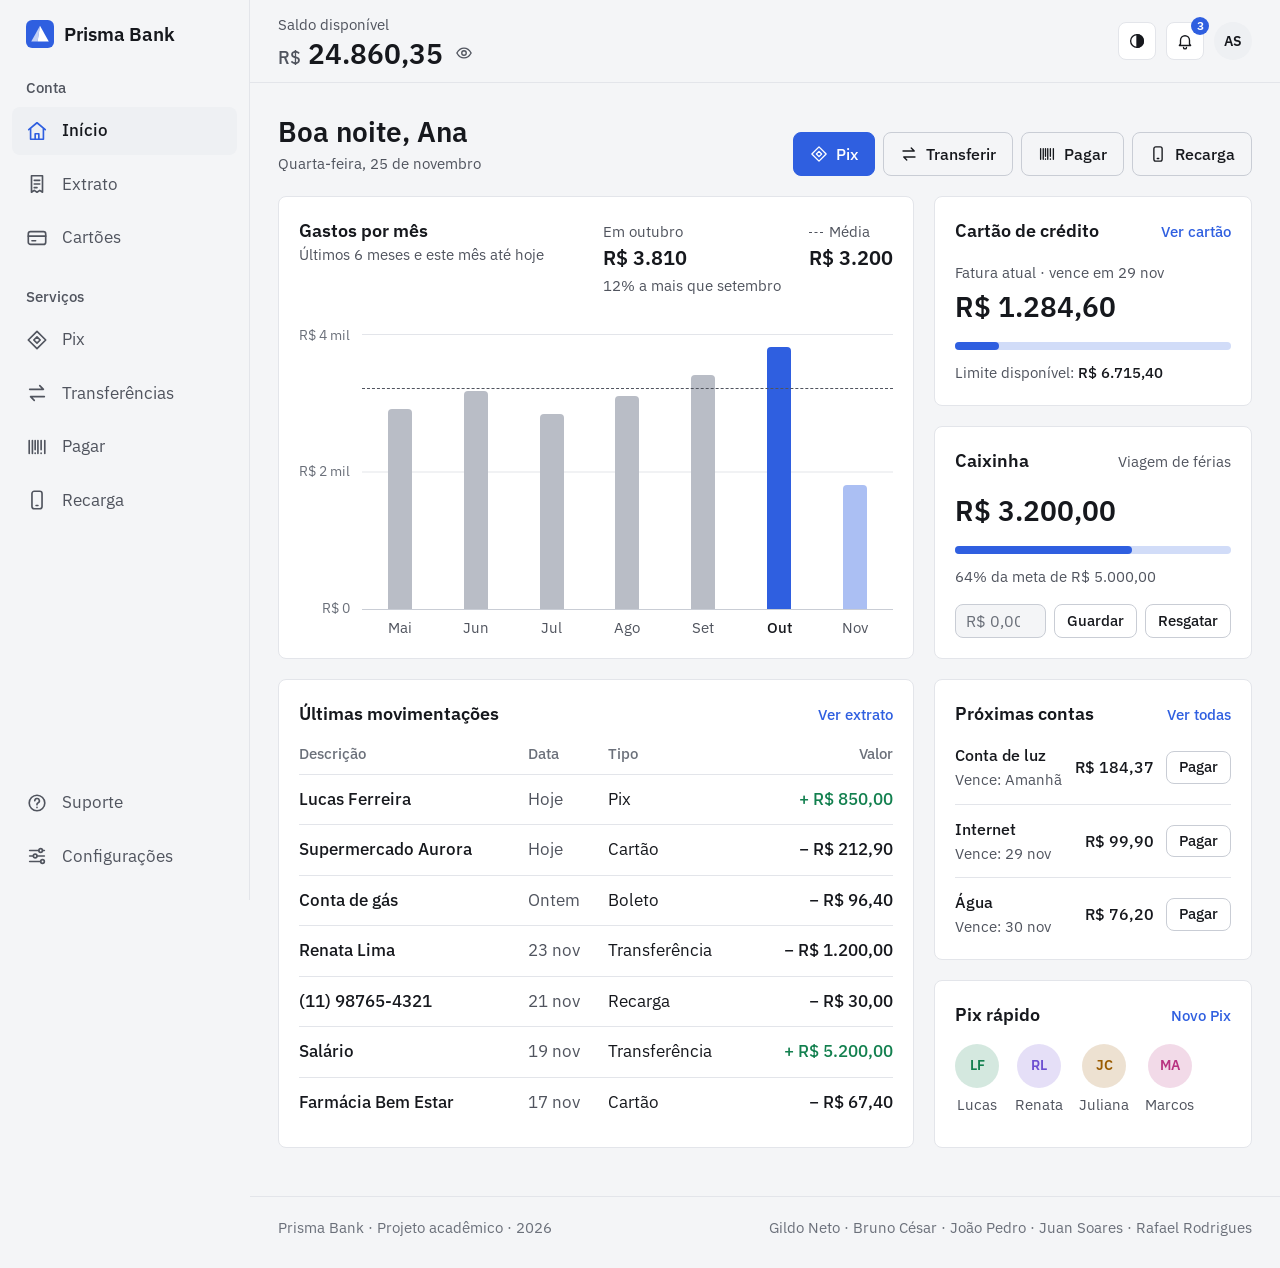
==== commit d23c8957: "Login e cadastro novos, tela de Suporte e JavaScript mais simples - Login com o prisma e cadastro em" ====
--- a/index.html
+++ b/index.html
@@ -5,10 +5,7 @@
   <meta name="viewport" content="width=device-width, initial-scale=1.0">
   <title>Prisma Bank | Início</title>
   <meta name="description" content="Prisma Bank: banco digital fictício feito com HTML, CSS e JavaScript em um projeto da faculdade.">
-  <link rel="icon" href="favicon.svg" type="image/svg+xml">
-  <!-- Para instalar o site como aplicativo, no celular ou no computador -->
-  <link rel="manifest" href="manifest.json">
-  <link rel="apple-touch-icon" href="icones/icone-180.png">
+  <link rel="icon" href="docs/favicon.svg" type="image/svg+xml">
 
   <!-- Fonte do Google (IBM Plex Sans) e o CSS do site. O "preconnect" já abre a conexão
        com o Google enquanto o resto carrega, e a fonte chega mais rápido. -->
@@ -16,8 +13,9 @@
   <link rel="preconnect" href="https://fonts.gstatic.com" crossorigin>
   <link rel="stylesheet" href="https://fonts.googleapis.com/css2?family=IBM+Plex+Sans:wght@400;500;600&display=swap">
   <link rel="stylesheet" href="css/style-1.css">
-  <!-- Tema e máscara dos campos. Fica aqui em cima para o tema entrar antes de a página aparecer. -->
-  <script src="comum.js"></script>
+  <!-- O JavaScript do site. Fica aqui em cima para o tema entrar antes de a página aparecer;
+       o banco liga no fim do <body>, com iniciarBanco() (parte 8 do script.js). -->
+  <script src="script.js"></script>
 </head>
 <body>
   <!-- Ícones: cada <symbol> é desenhado uma vez aqui e usado com <svg class="ico"><use href="#i-nome"/></svg> -->
@@ -33,9 +31,10 @@
     <symbol id="i-sino" viewBox="0 0 24 24"><path d="M6 16v-5a6 6 0 0 1 12 0v5l1.5 2h-15Z"/><path d="M10 20.5a2 2 0 0 0 4 0"/></symbol>
     <symbol id="i-tema" viewBox="0 0 24 24"><circle cx="12" cy="12" r="8.5"/><path d="M12 3.5a8.5 8.5 0 0 1 0 17Z" fill="currentColor"/></symbol>
     <symbol id="i-menu" viewBox="0 0 24 24"><path d="M4 7h16M4 12h16M4 17h16"/></symbol>
+    <symbol id="i-ajuda" viewBox="0 0 24 24"><circle cx="12" cy="12" r="8.5"/><path d="M9.6 9.6a2.5 2.5 0 1 1 3.4 2.3c-.6.3-1 .8-1 1.5v.6M12 16.8v.2"/></symbol>
+    <symbol id="i-cadeado" viewBox="0 0 24 24"><rect x="5" y="10.5" width="14" height="10" rx="2"/><path d="M8 10.5V8a4 4 0 0 1 8 0v2.5"/></symbol>
     <symbol id="i-olho" viewBox="0 0 24 24"><path d="M2.5 12S6 5.5 12 5.5 21.5 12 21.5 12 18 18.5 12 18.5 2.5 12 2.5 12Z"/><circle cx="12" cy="12" r="3"/></symbol>
     <symbol id="i-olho-off" viewBox="0 0 24 24"><path d="M2.5 12S6 5.5 12 5.5 21.5 12 21.5 12 18 18.5 12 18.5 2.5 12 2.5 12Z"/><circle cx="12" cy="12" r="3"/><path d="M4 4l16 16"/></symbol>
-    <symbol id="i-cadeado" viewBox="0 0 24 24"><rect x="5" y="10.5" width="14" height="10" rx="2"/><path d="M8 10.5V8a4 4 0 0 1 8 0v2.5"/></symbol>
     <symbol id="i-entrada" viewBox="0 0 24 24"><path d="M17 7 7 17M7 9v8h8"/></symbol>
     <symbol id="i-check" viewBox="0 0 24 24"><path d="m5 12.5 4.5 4.5L19 7.5"/></symbol>
     <symbol id="i-documento" viewBox="0 0 24 24"><rect x="2.5" y="5" width="19" height="14" rx="2.5"/><circle cx="8.5" cy="11" r="2"/><path d="M5.5 16c.6-1.4 1.6-2 3-2s2.4.6 3 2M14.5 10h4M14.5 13.5h3"/></symbol>
@@ -48,7 +47,7 @@
 
     <!-- ===== MENU LATERAL ===== -->
     <aside class="sidebar" id="sidebar">
-      <a href="#inicio" class="logo"><img src="favicon.svg" alt="" width="28" height="28"> Prisma Bank</a>
+      <a href="#inicio" class="logo"><img src="docs/favicon.svg" alt="" width="28" height="28"> Prisma Bank</a>
 
       <nav class="menu">
         <p class="menu-titulo">Conta</p>
@@ -63,7 +62,10 @@
         <a href="#recarga" class="menu-link"><svg class="ico"><use href="#i-recarga"/></svg> Recarga</a>
       </nav>
 
-      <a href="#configuracoes" class="menu-link"><svg class="ico"><use href="#i-config"/></svg> Configurações</a>
+      <div class="menu-fim">
+        <a href="#suporte" class="menu-link"><svg class="ico"><use href="#i-ajuda"/></svg> Suporte</a>
+        <a href="#configuracoes" class="menu-link"><svg class="ico"><use href="#i-config"/></svg> Configurações</a>
+      </div>
     </aside>
 
     <div class="conteudo">
@@ -83,16 +85,15 @@
           <button class="btn-icone" onclick="alternarTema()" aria-label="Mudar o tema"><svg class="ico"><use href="#i-tema"/></svg></button>
 
           <div class="notificacoes">
-            <button class="btn-icone" id="sino" onclick="alternarNotificacoes()" aria-label="Notificações">
+            <!-- O leitor de tela lê "Notificações 3": o nome e o número que aparece na bolinha -->
+            <button class="btn-icone" id="sino" onclick="alternarNotificacoes()">
               <svg class="ico"><use href="#i-sino"/></svg>
+              <span class="so-leitor">Notificações</span>
               <span class="badge" id="badge"></span>
             </button>
 
             <div class="caixa-notificacoes" id="caixa-notificacoes" hidden>
-              <div class="card-topo">
-                <h2>Notificações</h2>
-                <button class="link" id="btn-limpar" onclick="limparNotificacoes()">Limpar</button>
-              </div>
+              <h2>Notificações</h2>
               <ul class="lista" id="lista-notificacoes"><!-- preenchido pelo script.js --></ul>
             </div>
           </div>
@@ -109,7 +110,7 @@
           <div>
             <!-- "Bom dia / Boa tarde / Boa noite", o nome e a data vêm do script.js -->
             <h1><span id="saudacao">Olá</span>, <span class="usuario-primeiro-nome">Ana</span></h1>
-            <p class="texto-fraco" id="data-hoje"></p>
+            <p class="texto-fraco">Quarta-feira, 25 de novembro</p>
           </div>
 
           <nav class="atalhos">
@@ -121,7 +122,7 @@
         </div>
 
         <!-- Gráfico: a altura de cada barra é o gasto do mês (100% = R$ 4 mil).
-             As 6 primeiras são os meses antes deste; a tracejada é este mês até hoje,
+             As 6 primeiras são os meses antes deste; a azul-clara é este mês até hoje,
              calculada pelo script.js com as saídas do extrato. -->
         <section class="card grafico">
           <div class="card-topo">
@@ -130,7 +131,7 @@
               <p class="texto-fraco">Últimos 6 meses e este mês até hoje</p>
             </div>
             <div class="grafico-resumo">
-              <div><span class="texto-fraco">Em <span id="mes-passado"></span></span><strong class="dinheiro">R$ 3.810</strong><span class="texto-fraco">12% a mais que <span id="mes-retrasado"></span></span></div>
+              <div><span class="texto-fraco">Em outubro</span><strong class="dinheiro">R$ 3.810</strong><span class="texto-fraco">12% a mais que setembro</span></div>
               <div><span class="texto-fraco media">Média</span><strong class="dinheiro">R$ 3.200</strong></div>
             </div>
           </div>
@@ -138,13 +139,13 @@
           <div class="grafico-area">
             <div class="grafico-eixo"><span>R$ 4 mil</span><span>R$ 2 mil</span><span>R$ 0</span></div>
             <div class="grafico-barras" role="img" aria-label="Gastos por mês, do mais antigo ao mais recente: R$ 2.900, R$ 3.150, R$ 2.840, R$ 3.100, R$ 3.400, R$ 3.810 e o mês atual, que ainda não acabou">
-              <div style="height: 72.5%" data-valor="R$ 2.900"><span></span></div>
-              <div style="height: 79%" data-valor="R$ 3.150"><span></span></div>
-              <div style="height: 71%" data-valor="R$ 2.840"><span></span></div>
-              <div style="height: 77.5%" data-valor="R$ 3.100"><span></span></div>
-              <div style="height: 85%" data-valor="R$ 3.400"><span></span></div>
-              <div class="atual" style="height: 95%" data-valor="R$ 3.810"><span></span></div>
-              <div class="parcial"><span></span></div>
+              <div style="height: 72.5%" data-valor="R$ 2.900"><span>Mai</span></div>
+              <div style="height: 79%" data-valor="R$ 3.150"><span>Jun</span></div>
+              <div style="height: 71%" data-valor="R$ 2.840"><span>Jul</span></div>
+              <div style="height: 77.5%" data-valor="R$ 3.100"><span>Ago</span></div>
+              <div style="height: 85%" data-valor="R$ 3.400"><span>Set</span></div>
+              <div class="atual" style="height: 95%" data-valor="R$ 3.810"><span>Out</span></div>
+              <div class="parcial" style="height: 45%" data-valor="R$ 1.790 até hoje"><span>Nov</span></div>
             </div>
           </div>
         </section>
@@ -155,28 +156,28 @@
               <h2>Cartão de crédito</h2>
               <a href="#cartoes" class="link">Ver cartão</a>
             </div>
-            <span class="texto-fraco">Fatura atual · vence em <span class="fatura-vence"></span></span>
+            <span class="texto-fraco">Fatura atual · vence em 29 nov</span>
             <strong class="valor-grande dinheiro fatura-valor"></strong>
             <div class="barra"><span class="barra-limite"></span></div>
             <span class="texto-fraco">Limite disponível: <strong class="dinheiro limite-disponivel"></strong></span>
           </section>
 
-          <!-- Caixinha: dinheiro guardado para uma meta.
-               "Guardar" tira do saldo e "Resgatar" devolve (script.js, moverCaixinha) -->
+          <!-- Caixinha: dinheiro guardado para uma meta. Só de enfeite:
+               os números são fixos e os botões não fazem nada (não têm onclick). -->
           <section class="card">
             <div class="card-topo">
               <h2>Caixinha</h2>
               <span class="texto-fraco">Viagem de férias</span>
             </div>
-            <strong class="valor-grande dinheiro" id="caixinha-valor"></strong>
-            <div class="barra"><span id="caixinha-barra"></span></div>
-            <span class="texto-fraco" id="caixinha-meta"></span>
-
-            <form class="caixinha-form" onsubmit="moverCaixinha(event)">
-              <input type="number" name="valor" min="0.01" step="0.01" inputmode="decimal" placeholder="R$ 0,00" aria-label="Valor para guardar ou resgatar" required>
-              <button class="botao botao-secundario botao-pequeno" value="guardar">Guardar</button>
-              <button class="botao botao-secundario botao-pequeno" value="resgatar">Resgatar</button>
-            </form>
+            <strong class="valor-grande dinheiro">R$ 3.200,00</strong>
+            <div class="barra"><span style="width: 64%"></span></div>
+            <span class="texto-fraco">64% da meta de <span class="dinheiro">R$ 5.000,00</span></span>
+
+            <div class="caixinha-form">
+              <input type="number" min="0.01" step="0.01" inputmode="decimal" placeholder="R$ 0,00" aria-label="Valor para guardar ou resgatar">
+              <button type="button" class="botao botao-secundario botao-pequeno">Guardar</button>
+              <button type="button" class="botao botao-secundario botao-pequeno">Resgatar</button>
+            </div>
           </section>
         </div>
 
@@ -253,12 +254,11 @@
             <section class="card">
               <h2>Receber Pix</h2>
               <div class="receber-pix">
-                <img class="qr" src="qr.svg" alt="QR Code para receber Pix">
+                <img class="qr" src="docs/qr.svg" alt="QR Code para receber Pix">
                 <div>
                   <span class="texto-fraco">Sua chave</span>
                   <strong class="usuario-email">ana.souza@email.com</strong>
                   <p class="texto-fraco">Mostre o QR Code ou envie a chave para quem vai te pagar.</p>
-                  <button class="botao botao-secundario botao-pequeno" onclick="copiarChave(this)">Copiar chave</button>
                 </div>
               </div>
             </section>
@@ -274,7 +274,11 @@
 
             <section class="card">
               <h2>Últimos Pix</h2>
-              <ul class="lista" id="lista-pix"><!-- preenchido pelo script.js --></ul>
+              <ul class="lista">
+                <li><div><strong>Lucas Ferreira</strong><span class="texto-fraco">Recebido</span></div><span class="valor dinheiro positivo">+ R$ 850,00</span></li>
+                <li><div><strong>Juliana Costa</strong><span class="texto-fraco">Recebido</span></div><span class="valor dinheiro positivo">+ R$ 300,00</span></li>
+                <li><div><strong>Renata Lima</strong><span class="texto-fraco">Enviado</span></div><span class="valor dinheiro">− R$ 120,00</span></li>
+              </ul>
             </section>
           </div>
         </div>
@@ -304,7 +308,7 @@
                 </select>
               </div>
 
-              <!-- oninput="formatar(...)": a máscara do comum.js põe o traço sozinha -->
+              <!-- oninput="formatar(...)": a máscara do script.js põe o traço sozinha -->
               <div class="campo-duplo">
                 <div class="campo">
                   <label for="transf-agencia">Agência</label>
@@ -365,17 +369,10 @@
                 <input type="text" id="pagar-codigo" name="destino" placeholder="Digite os números do boleto" inputmode="numeric" minlength="47" oninput="formatar(this, '########### ########### ########### ###########')" required>
               </div>
 
-              <div class="campo-duplo">
-                <div class="campo">
-                  <label for="pagar-valor">Valor (R$)</label>
-                  <input type="number" id="pagar-valor" name="valor" min="0.01" step="0.01" inputmode="decimal" placeholder="0,00" required>
-                </div>
-                <div class="campo">
-                  <label for="pagar-data">Data do pagamento</label>
-                  <input type="date" id="pagar-data" name="data" required>
-                </div>
-              </div>
-              <small class="texto-fraco">Para agendar, escolha um dia depois de hoje: o dinheiro só sai nesse dia.</small>
+              <div class="campo">
+                <label for="pagar-valor">Valor (R$)</label>
+                <input type="number" id="pagar-valor" name="valor" min="0.01" step="0.01" inputmode="decimal" placeholder="0,00" required>
+              </div>
 
               <button class="botao">Continuar</button>
             </form>
@@ -431,7 +428,10 @@
 
           <section class="card">
             <h2>Recargas recentes</h2>
-            <ul class="lista" id="lista-recargas"><!-- preenchido pelo script.js --></ul>
+            <ul class="lista">
+                <li><div><strong>(11) 98765-4321</strong><span class="texto-fraco">Vivo</span></div><span class="valor dinheiro">− R$ 30,00</span></li>
+                <li><div><strong>(11) 98765-4321</strong><span class="texto-fraco">Vivo</span></div><span class="valor dinheiro">− R$ 20,00</span></li>
+            </ul>
           </section>
         </div>
       </main>
@@ -439,13 +439,14 @@
 
       <!-- ===== TELA: EXTRATO ===== -->
       <main class="pagina" data-tela="extrato" data-titulo="Extrato" hidden>
-        <!-- O período vale para a tela toda: resumo, gastos e movimentações -->
+        <!-- O período vale para a tela toda: resumo e movimentações -->
         <div class="titulo-linha">
           <h1>Extrato</h1>
           <div class="filtros">
-            <button class="filtro" onclick="filtrar(this, 'dias', 7)">7 dias</button>
-            <button class="filtro ativo" onclick="filtrar(this, 'dias', 30)">30 dias</button>
-            <button class="filtro" onclick="filtrar(this, 'dias', Infinity)">Tudo</button>
+            <button class="filtro" onclick="filtrarPeriodo(this, 7)">7 dias</button>
+            <button class="filtro ativo" onclick="filtrarPeriodo(this, 30)">30 dias</button>
+            <!-- "Tudo" = 9999 dias para trás, mais do que qualquer movimentação -->
+            <button class="filtro" onclick="filtrarPeriodo(this, 9999)">Tudo</button>
           </div>
         </div>
 
@@ -456,17 +457,12 @@
         </section>
 
         <section class="card">
-          <h2>Para onde foi seu dinheiro</h2>
-          <ul class="gastos" id="gastos"><!-- preenchido pelo script.js --></ul>
-        </section>
-
-        <section class="card">
           <div class="card-topo">
             <h2>Movimentações</h2>
             <div class="filtros">
-              <button class="filtro ativo" onclick="filtrar(this, 'tipo', 'todas')">Todas</button>
-              <button class="filtro" onclick="filtrar(this, 'tipo', 'entradas')">Entradas</button>
-              <button class="filtro" onclick="filtrar(this, 'tipo', 'saidas')">Saídas</button>
+              <button class="filtro ativo" onclick="filtrarTipo(this, 'todas')">Todas</button>
+              <button class="filtro" onclick="filtrarTipo(this, 'entradas')">Entradas</button>
+              <button class="filtro" onclick="filtrarTipo(this, 'saidas')">Saídas</button>
             </div>
           </div>
           <input type="search" class="busca" placeholder="Buscar por nome ou tipo" aria-label="Buscar movimentações" oninput="buscar(this.value)">
@@ -486,13 +482,13 @@
         <div class="colunas">
           <section class="card">
             <h2>Cartão Prisma</h2>
-            <div class="cartao-visual" id="cartao">
+            <div class="cartao-visual">
               <div class="cartao-linha">
                 <span class="cartao-marca">Prisma Bank</span>
-                <span class="cartao-etiqueta" id="status-cartao">Ativo</span>
+                <span class="cartao-etiqueta">Ativo</span>
               </div>
               <div class="cartao-chip"></div>
-              <span class="cartao-numero" id="numero-cartao">•••• •••• •••• 4821</span>
+              <span class="cartao-numero">•••• •••• •••• 4821</span>
               <div class="cartao-linha">
                 <div><small>Nome</small><span class="usuario-nome">Ana Souza</span></div>
                 <div><small>Validade</small>08/31</div>
@@ -500,10 +496,10 @@
               </div>
             </div>
 
+            <!-- Só de enfeite: os botões aparecem, mas não fazem nada (não têm onclick) -->
             <div class="cartao-acoes">
-              <button class="botao botao-secundario" onclick="alternarNumero(this)"><svg class="ico"><use href="#i-olho"/></svg> <span>Mostrar número</span></button>
-              <button class="botao botao-secundario botao-perigo" onclick="bloquearCartao(this)"><svg class="ico"><use href="#i-cadeado"/></svg> <span>Bloquear</span></button>
-              <button class="botao botao-secundario" onclick="alternarAjuste()"><svg class="ico"><use href="#i-config"/></svg> Ajustar limite</button>
+              <button type="button" class="botao botao-secundario"><svg class="ico"><use href="#i-olho"/></svg> Mostrar número</button>
+              <button type="button" class="botao botao-secundario botao-perigo"><svg class="ico"><use href="#i-cadeado"/></svg> Bloquear</button>
             </div>
           </section>
 
@@ -515,23 +511,21 @@
                 <button class="botao botao-pequeno" id="btn-fatura" onclick="pagarFatura(this)">Pagar fatura</button>
               </div>
               <strong class="valor-grande dinheiro fatura-valor"></strong>
-              <p class="texto-fraco">Fechou em <span class="fatura-fechou"></span> · vence em <span class="fatura-vence"></span></p>
+              <p class="texto-fraco">Fechou em 22 nov · vence em 29 nov</p>
               <div class="barra"><span class="barra-limite"></span></div>
               <div class="limite-info">
                 <div><span class="texto-fraco">Usado</span><strong class="dinheiro fatura-valor"></strong></div>
                 <div><span class="texto-fraco">Disponível</span><strong class="dinheiro limite-disponivel"></strong></div>
               </div>
-
-              <!-- Aparece ao clicar em "Ajustar limite" -->
-              <div class="ajuste-limite" id="ajuste-limite" hidden>
-                <label for="limite-total">Limite total: <strong id="limite-total-texto"></strong></label>
-                <input type="range" id="limite-total" min="2000" max="15000" step="500" value="8000" oninput="atualizarLimite()">
-              </div>
             </section>
 
             <section class="card">
               <h2>Últimas compras</h2>
-              <ul class="lista" id="lista-compras"><!-- preenchido pelo script.js --></ul>
+              <ul class="lista">
+                <li><div><strong>Supermercado Aurora</strong><span class="texto-fraco">Mercado</span></div><span class="valor dinheiro">− R$ 212,90</span></li>
+                <li><div><strong>Farmácia Bem Estar</strong><span class="texto-fraco">Saúde</span></div><span class="valor dinheiro">− R$ 67,40</span></li>
+                <li><div><strong>Posto Central</strong><span class="texto-fraco">Combustível</span></div><span class="valor dinheiro">− R$ 180,00</span></li>
+              </ul>
             </section>
           </div>
         </div>
@@ -557,31 +551,13 @@
         <div class="colunas">
           <section class="card">
             <h2>Meus dados</h2>
-            <!-- Ao salvar, o nome novo aparece na saudação, nas iniciais e no cartão -->
-            <form class="formulario" onsubmit="salvarDados(event)">
-              <div class="campo">
-                <label for="dados-nome">Nome</label>
-                <input type="text" id="dados-nome" name="nome" autocomplete="name" required>
-              </div>
-
-              <div class="campo">
-                <label for="dados-email">E-mail</label>
-                <input type="email" id="dados-email" name="email" autocomplete="email" required>
-              </div>
-
-              <div class="campo-duplo">
-                <div class="campo">
-                  <label for="dados-celular">Celular</label>
-                  <input type="tel" id="dados-celular" name="celular" autocomplete="tel" minlength="15" oninput="formatar(this, '(##) #####-####')" required>
-                </div>
-                <div class="campo">
-                  <label for="dados-cpf">CPF</label>
-                  <input type="text" id="dados-cpf" value="•••.456.789-••" disabled>
-                </div>
-              </div>
-
-              <button class="botao">Salvar alterações</button>
-            </form>
+            <!-- Vêm do cadastro: o script.js preenche tudo o que tem a classe usuario-... -->
+            <ul class="lista">
+              <li><span class="texto-fraco">Nome</span><span class="usuario-nome">Ana Souza</span></li>
+              <li><span class="texto-fraco">E-mail</span><span class="usuario-email">ana.souza@email.com</span></li>
+              <li><span class="texto-fraco">Celular</span><span class="usuario-celular">(11) 9••••-4321</span></li>
+              <li><span class="texto-fraco">CPF</span><span>•••.456.789-••</span></li>
+            </ul>
           </section>
 
           <div class="coluna">
@@ -610,6 +586,106 @@
 
 
       <!-- ===== TELA: CONFIRMAR (abre antes de o dinheiro sair) ===== -->
+      <!-- ===== TELA: SUPORTE ===== -->
+      <!-- Só HTML e CSS: cada pergunta é um <details>, que o próprio navegador abre e fecha ao clicar -->
+      <main class="pagina" data-tela="suporte" data-titulo="Suporte" hidden>
+        <div>
+          <h1>Suporte</h1>
+          <p class="texto-fraco">Tire suas dúvidas ou fale com a gente.</p>
+        </div>
+
+        <!-- Canais de atendimento (o Prisma Bank é fictício: os números não existem) -->
+        <section class="canais">
+          <div class="card">
+            <h2>Chat</h2>
+            <p class="texto-fraco">24 horas, todos os dias</p>
+            <button type="button" class="botao botao-pequeno">Iniciar conversa</button>
+          </div>
+          <div class="card">
+            <h2>Telefone</h2>
+            <p class="texto-fraco">24 horas, todos os dias</p>
+            <strong>0800 000 0000</strong>
+          </div>
+          <div class="card">
+            <h2>Ouvidoria</h2>
+            <p class="texto-fraco">Dias úteis, das 8h às 18h</p>
+            <strong>0800 000 0001</strong>
+          </div>
+        </section>
+
+        <div class="colunas">
+          <section class="card">
+            <h2>Perguntas frequentes</h2>
+
+            <h3 class="faq-grupo">Pix</h3>
+            <details class="faq">
+              <summary>Como faço um Pix?</summary>
+              <p>No menu, abra <strong>Pix</strong>, digite a chave e o valor e clique em <strong>Continuar</strong>. Antes de o dinheiro sair, a tela "Confira os dados" mostra tudo para você conferir.</p>
+            </details>
+            <details class="faq">
+              <summary>O Pix funciona à noite e no fim de semana?</summary>
+              <p>Sim. O Pix funciona 24 horas, todos os dias, inclusive feriados, e o dinheiro chega na hora.</p>
+            </details>
+            <details class="faq">
+              <summary>Mandei um Pix para a pessoa errada. E agora?</summary>
+              <p>Peça a devolução para quem recebeu. Se for golpe, ligue para o 0800 000 0000: a gente abre um pedido de devolução no Banco Central.</p>
+            </details>
+            <details class="faq">
+              <summary>Onde encontro o comprovante?</summary>
+              <p>No <strong>Extrato</strong>, clique na movimentação. O comprovante abre com o código de autenticação e o botão <strong>Salvar em PDF</strong>.</p>
+            </details>
+
+            <h3 class="faq-grupo">Cartão</h3>
+            <details class="faq">
+              <summary>Quando a fatura fecha e vence?</summary>
+              <p>As duas datas aparecem em <strong>Cartões</strong>, logo abaixo do valor da fatura.</p>
+            </details>
+            <details class="faq">
+              <summary>Como pago a fatura?</summary>
+              <p>Em <strong>Cartões</strong>, clique em <strong>Pagar fatura</strong>. O valor sai do seu saldo e o limite volta a ficar disponível.</p>
+            </details>
+            <details class="faq">
+              <summary>Perdi meu cartão. O que faço?</summary>
+              <p>Ligue para o 0800 000 0000, a qualquer hora, e peça o bloqueio. Um cartão novo chega em até 7 dias úteis.</p>
+            </details>
+
+            <h3 class="faq-grupo">Conta</h3>
+            <details class="faq">
+              <summary>A conta ou o cartão têm tarifa?</summary>
+              <p>Não. A conta Prisma não tem tarifa mensal, e o cartão não tem anuidade.</p>
+            </details>
+            <details class="faq">
+              <summary>Como escondo os valores da tela?</summary>
+              <p>Clique no olho ao lado do saldo, lá em cima. Todos os valores do site viram bolinhas; clique de novo para mostrar.</p>
+            </details>
+            <details class="faq">
+              <summary>Como mudo meu e-mail ou celular?</summary>
+              <p>Por segurança, a troca é feita pelo telefone 0800 000 0000. Seus dados atuais aparecem em <strong>Configurações</strong>.</p>
+            </details>
+          </section>
+
+          <div class="coluna">
+            <section class="card">
+              <h2>Dicas de segurança</h2>
+              <ul class="lista dicas">
+                <li>O Prisma Bank nunca pede sua senha por telefone, e-mail ou mensagem.</li>
+                <li>Desconfie de pedidos com pressa, como "pague agora ou sua conta será bloqueada".</li>
+                <li>Antes de confirmar, confira o nome de quem vai receber o dinheiro.</li>
+              </ul>
+            </section>
+
+            <section class="card">
+              <h2>Atalhos</h2>
+              <ul class="lista">
+                <li><span>Ver o extrato</span><a href="#extrato" class="botao botao-secundario botao-pequeno">Extrato</a></li>
+                <li><span>Pagar a fatura</span><a href="#cartoes" class="botao botao-secundario botao-pequeno">Cartões</a></li>
+                <li><span>Trocar o tema</span><a href="#configuracoes" class="botao botao-secundario botao-pequeno">Configurações</a></li>
+              </ul>
+            </section>
+          </div>
+        </div>
+      </main>
+
       <main class="pagina" data-tela="confirmar" data-titulo="Confirmar" hidden>
         <section class="card comprovante">
           <h1>Confira os dados</h1>
@@ -675,6 +751,7 @@
     </nav>
   </div>
 
-  <script src="script.js"></script>
+  <!-- Liga o banco (script.js, parte 8) agora que todo o HTML acima já existe -->
+  <script>iniciarBanco();</script>
 </body>
 </html>
--- a/css/style-1.css
+++ b/css/style-1.css
@@ -18,8 +18,10 @@
   --marca: #2f5fe0;      /* o azul do Prisma: botões, barras e item ativo */
   --link: #8aa8ff;       /* o mesmo azul, mais claro, para ler no fundo escuro */
   --verde: #4cbb85;      /* dinheiro que entrou */
-  --amarelo: #e2a63b;    /* pendente */
   --vermelho: #f07a7a;   /* bloquear, sair */
+  --roxo: #a78bfa;       /* roxo, laranja e rosa: só nas bolinhas dos contatos */
+  --laranja: #e8a54b;
+  --rosa: #f07ab8;
   --barra: #4b4f58;      /* barras do gráfico, menos a do último mês */
   --raio: 8px;
 }
@@ -37,14 +39,22 @@
   --texto-3: #6b707a;
   --link: #2f5fe0;
   --verde: #13804f;
-  --amarelo: #9a6200;
   --vermelho: #c43838;
+  --roxo: #6d4fd1;
+  --laranja: #9a5b00;
+  --rosa: #b83280;
   --barra: #b9bdc6;
 }
 
 /* ---------- Base ---------- */
 * {
   box-sizing: border-box;
+}
+
+/* Ao trocar de página (login → cadastro → banco), uma tela some suavemente na outra.
+   Funciona pelo Live Server; abrindo o arquivo direto, o navegador só troca de página. */
+@view-transition {
+  navigation: auto;
 }
 
 /* Barra de rolagem fina, nas cores do site */
@@ -57,7 +67,7 @@
   margin: 0;
   background: var(--fundo);
   color: var(--texto);
-  font: 15px/1.5 "IBM Plex Sans", system-ui, sans-serif;
+  font: 16px/1.5 "IBM Plex Sans", system-ui, sans-serif;
 }
 
 h1,
@@ -68,12 +78,12 @@
 }
 
 h1 {
-  font-size: 24px;
+  font-size: 28px;
   font-weight: 600;
 }
 
 h2 {
-  font-size: 16px;
+  font-size: 18px;
   font-weight: 600;
 }
 
@@ -112,7 +122,7 @@
 
 .texto-fraco {
   color: var(--texto-2);
-  font-size: 13px;
+  font-size: 15px;
 }
 
 .texto-fraco strong {
@@ -132,6 +142,16 @@
   stroke-linejoin: round;
 }
 
+/* Texto só para leitor de tela (ex.: "Notificações" no sino, " senha" no "Mostrar") */
+.so-leitor {
+  position: absolute;
+  width: 1px;
+  height: 1px;
+  overflow: hidden;
+  clip-path: inset(50%);
+  white-space: nowrap;
+}
+
 /* ---------- Estrutura: menu à esquerda, conteúdo à direita ---------- */
 .app {
   display: grid;
@@ -157,7 +177,7 @@
   align-items: center;
   gap: 10px;
   padding: 0 14px;
-  font-size: 18px;
+  font-size: 19px;
   font-weight: 600;
 }
 
@@ -171,8 +191,9 @@
 /* "Conta" e "Serviços" */
 .menu-titulo {
   margin: 18px 14px 2px;
-  color: var(--texto-3);
-  font-size: 13px;
+  color: var(--texto-2);
+  font-size: 15px;
+  font-weight: 500;
 }
 
 .menu-titulo:first-child {
@@ -186,7 +207,7 @@
   padding: 11px 14px;
   border-radius: var(--raio);
   color: var(--texto-2);
-  font-size: 16.5px;
+  font-size: 17px;
 }
 
 .menu-link .ico {
@@ -208,6 +229,13 @@
 
 .menu-link.ativo .ico {
   color: var(--link);
+}
+
+/* Suporte e Configurações, no pé do menu */
+.menu-fim {
+  display: flex;
+  flex-direction: column;
+  gap: 6px;
 }
 
 /* ---------- Conteúdo: topo, a tela aberta e o rodapé ---------- */
@@ -237,7 +265,7 @@
 }
 
 .saldo-valor {
-  font-size: 26px;
+  font-size: 28px;
   font-weight: 600;
   line-height: 1.2;
   white-space: nowrap;
@@ -297,7 +325,7 @@
   border-radius: 9px;
   background: var(--marca);
   color: #fff;
-  font-size: 11px;
+  font-size: 12px;
   font-weight: 600;
   line-height: 18px;
 }
@@ -311,7 +339,7 @@
   height: 38px;
   border-radius: 50%;
   background: var(--card-2);
-  font-size: 13px;
+  font-size: 14px;
   font-weight: 600;
 }
 
@@ -377,7 +405,7 @@
   border: 0;
   background: none;
   color: var(--link);
-  font-size: 14px;
+  font-size: 15px;
   font-weight: 500;
 }
 
@@ -420,7 +448,7 @@
 
 .botao-pequeno {
   padding: 4px 12px;
-  font-size: 14px;
+  font-size: 15px;
 }
 
 /* Botão desligado (ex.: "Fatura paga") */
@@ -444,7 +472,7 @@
 .campo > label,
 .campo > span {
   color: var(--texto-2);
-  font-size: 14px;
+  font-size: 15px;
   font-weight: 500;
 }
 
@@ -473,18 +501,13 @@
   outline: 1px solid var(--marca);
 }
 
-/* CPF em "Meus dados": aparece, mas não dá para mudar */
-.campo input:disabled {
-  color: var(--texto-3);
-}
-
 /* Caixa de marcar dentro do formulário ("Salvar nos favorecidos") */
 .marcar {
   display: flex;
   align-items: center;
   gap: 8px;
   color: var(--texto-2);
-  font-size: 14px;
+  font-size: 15px;
   cursor: pointer;
 }
 
@@ -589,7 +612,7 @@
 .tabela th {
   padding: 0 0 8px;
   color: var(--texto-3);
-  font-size: 13px;
+  font-size: 15px;
   font-weight: 500;
   text-align: left;
 }
@@ -597,6 +620,18 @@
 .tabela td {
   padding: 12px 0;
   border-top: 1px solid var(--borda);
+  font-size: 17px;
+}
+
+/* Espaço entre as colunas, para o texto de uma não encostar na outra */
+.tabela td + td,
+.tabela th + th {
+  padding-left: 12px;
+}
+
+/* Tipo (Pix, Cartão...): na cor do texto, sem negrito, para ler bem ao lado do nome */
+.tabela td.tipo {
+  color: var(--texto);
 }
 
 .tabela .valor {
@@ -618,12 +653,6 @@
 
 .positivo {
   color: var(--verde);
-}
-
-.pendente {
-  margin-left: 6px;
-  color: var(--amarelo);
-  font-size: 13px;
 }
 
 /* Extrato separado por dia: a linha com a data ("Hoje", "Ontem", "16 nov") */
@@ -675,7 +704,7 @@
 
 .grafico-resumo strong {
   display: block;
-  font-size: 18px;
+  font-size: 20px;
   font-weight: 600;
 }
 
@@ -714,7 +743,7 @@
   justify-content: space-between;
   margin: -9px 0;
   color: var(--texto-3);
-  font-size: 12px;
+  font-size: 14px;
   text-align: right;
   white-space: nowrap;
 }
@@ -752,21 +781,19 @@
   background: var(--marca);
 }
 
-/* Este mês: só o contorno tracejado, porque o mês ainda não acabou */
+/* Este mês: azul mais claro, porque o mês ainda não acabou */
 .grafico-barras > .parcial {
-  border: 1px dashed var(--texto-3);
-  border-bottom: 0;
-  background: none;
-}
-
-/* Nome do mês embaixo da barra. O script.js escreve "mai" e o capitalize deixa "Mai". */
+  background: color-mix(in srgb, var(--marca) 40%, transparent);
+}
+
+/* Nome do mês embaixo da barra */
 .grafico-barras span {
   position: absolute;
   top: calc(100% + 8px);
   left: 50%;
   transform: translateX(-50%);
   color: var(--texto-2);
-  font-size: 13px;
+  font-size: 15px;
   text-transform: capitalize;
 }
 
@@ -787,18 +814,18 @@
   border-radius: 4px;
   background: var(--texto);
   color: var(--fundo);
-  font-size: 12px;
+  font-size: 14px;
   white-space: nowrap;
 }
 
 .valor-grande {
   display: block;
   margin: 2px 0 14px;
-  font-size: 26px;
+  font-size: 28px;
   font-weight: 600;
 }
 
-/* Barra de progresso (limite do cartão, caixinha e gastos):
+/* Barra de progresso (limite do cartão e caixinha):
    o fundo é um azul fraquinho e o preenchimento é o azul da marca */
 .barra {
   height: 8px;
@@ -846,13 +873,32 @@
   justify-items: center;
   gap: 6px;
   color: var(--texto-2);
-  font-size: 13px;
-}
-
+  font-size: 15px;
+}
+
+/* Cada contato tem a sua cor, na ordem da lista: verde, roxo, laranja, rosa e repete */
 .contato .avatar,
 .favorecido .avatar {
+  --cor: var(--verde);
   width: 44px;
   height: 44px;
+  background: color-mix(in srgb, var(--cor) 18%, transparent); /* a cor bem clarinha no fundo */
+  color: var(--cor);
+}
+
+.contato:nth-child(4n + 2) .avatar,
+#favorecidos li:nth-child(4n + 2) .avatar {
+  --cor: var(--roxo);
+}
+
+.contato:nth-child(4n + 3) .avatar,
+#favorecidos li:nth-child(4n + 3) .avatar {
+  --cor: var(--laranja);
+}
+
+.contato:nth-child(4n + 4) .avatar,
+#favorecidos li:nth-child(4n + 4) .avatar {
+  --cor: var(--rosa);
 }
 
 .contato:hover {
@@ -861,7 +907,7 @@
 
 .contato:hover .avatar,
 .favorecido:hover .avatar {
-  background: var(--borda-forte);
+  background: color-mix(in srgb, var(--cor) 32%, transparent);
 }
 
 /* Favorecidos (Transferências): a linha inteira é um botão */
@@ -939,28 +985,8 @@
 
 .resumo strong {
   display: block;
-  font-size: 22px;
+  font-size: 24px;
   font-weight: 600;
-}
-
-/* "Para onde foi seu dinheiro": tipo, barra, porcentagem e valor */
-.gastos li {
-  display: grid;
-  grid-template-columns: 90px 1fr 44px 110px;
-  align-items: center;
-  gap: 16px;
-}
-
-.gastos li + li {
-  margin-top: 14px;
-}
-
-.gastos .barra {
-  margin: 0;
-}
-
-.gastos li > :nth-child(n + 3) {
-  text-align: right;
 }
 
 /* Filtro Todas / Entradas / Saídas: três botões grudados */
@@ -976,7 +1002,7 @@
   border: 0;
   background: none;
   color: var(--texto-2);
-  font-size: 14px;
+  font-size: 15px;
 }
 
 .filtro + .filtro {
@@ -1005,17 +1031,19 @@
   color: #fff;
 }
 
-/* O script.js coloca a classe "bloqueado" quando o cartão é bloqueado */
-.cartao-visual.bloqueado {
-  background: #4b4e56;
-}
-
 /* Linha de cima e linha de baixo: o último item vai para a direita */
 .cartao-linha {
   display: flex;
   align-items: flex-end;
-  gap: 28px;
-  font-weight: 500;
+  gap: 20px;
+  font-weight: 500;
+  white-space: nowrap; /* o nome fica numa linha só; se for comprido demais, termina em "..." */
+}
+
+.cartao-linha > div:first-child {
+  min-width: 0;
+  overflow: hidden;
+  text-overflow: ellipsis;
 }
 
 .cartao-linha > :last-child {
@@ -1025,7 +1053,7 @@
 .cartao-linha small,
 .cartao-etiqueta {
   display: block;
-  font-size: 11px;
+  font-size: 12px;
   letter-spacing: 0.06em;
   text-transform: uppercase;
   opacity: 0.75;
@@ -1074,24 +1102,6 @@
 
 .limite-info div:last-child {
   text-align: right;
-}
-
-.ajuste-limite {
-  display: grid;
-  gap: 8px;
-  margin-top: 16px;
-  padding-top: 16px;
-  border-top: 1px solid var(--borda);
-  color: var(--texto-2);
-  font-size: 14px;
-}
-
-.ajuste-limite strong {
-  color: var(--texto);
-}
-
-.ajuste-limite input {
-  accent-color: var(--marca);
 }
 
 /* ---------- Notificações (caixinha que abre no sino) ---------- */
@@ -1114,7 +1124,7 @@
   box-shadow: 0 8px 24px rgb(0 0 0 / 0.25); /* fica por cima do resto da tela */
 }
 
-.caixa-notificacoes .card-topo {
+.caixa-notificacoes h2 {
   margin-bottom: 8px;
 }
 
@@ -1143,7 +1153,7 @@
 
 .notificacao p {
   color: var(--texto-2);
-  font-size: 14px;
+  font-size: 15px;
 }
 
 .notificacao strong {
@@ -1235,7 +1245,7 @@
   padding: 20px max(28px, calc((100% - 1124px) / 2)) 28px;
   border-top: 1px solid var(--borda);
   color: var(--texto-3);
-  font-size: 13px;
+  font-size: 15px;
 }
 
 /* ---------- Olho do topo: esconde todos os valores ----------
@@ -1319,7 +1329,7 @@
     padding: 6px 0;
     border: 0;
     background: none;
-    font-size: 12px;
+    font-size: 13px;
   }
 
   /* Espaço no fim da página para a barra não cobrir o rodapé */
@@ -1332,7 +1342,7 @@
   }
 
   .saldo-valor {
-    font-size: 22px;
+    font-size: 24px;
   }
 
   .painel,
@@ -1367,27 +1377,20 @@
     flex-direction: column;
     gap: 4px;
     padding: 10px 4px;
-    font-size: 13px;
+    font-size: 14px;
   }
 
   .resumo {
     grid-template-columns: minmax(0, 1fr);
+  }
+
+  .tabela td {
+    font-size: 16px;
   }
 
   .resumo div + div {
     border-top: 1px solid var(--borda);
     border-left: 0;
-  }
-
-  /* Gastos: a barra desce para baixo do nome */
-  .gastos li {
-    grid-template-columns: 1fr auto auto;
-    gap: 6px 12px;
-  }
-
-  .gastos .barra {
-    order: 1;
-    grid-column: 1 / -1;
   }
 
   .receber-pix {
@@ -1407,6 +1410,105 @@
   .campo-duplo {
     grid-template-columns: minmax(0, 1fr);
   }
+}
+
+/* ---------- Suporte ---------- */
+/* Três canais lado a lado (no celular, um embaixo do outro) */
+.canais {
+  display: grid;
+  grid-template-columns: repeat(auto-fit, minmax(220px, 1fr));
+  gap: 20px;
+}
+
+.canais .card {
+  display: flex;
+  flex-direction: column;
+  align-items: flex-start;
+  gap: 4px;
+}
+
+.canais h2 {
+  margin: 0;
+}
+
+.canais strong {
+  margin-top: 12px;
+  font-size: 20px;
+  font-weight: 600;
+}
+
+.canais .botao {
+  margin-top: 12px;
+}
+
+/* "Pix", "Cartão", "Conta": o nome de cada grupo de perguntas */
+.faq-grupo {
+  margin: 24px 0 4px;
+  color: var(--texto-2);
+  font-size: 15px;
+  font-weight: 500;
+}
+
+.card > h2 + .faq-grupo {
+  margin-top: 0;
+}
+
+/* Pergunta: o <summary> é a linha clicável; a resposta (<p>) só aparece aberta */
+.faq {
+  border-bottom: 1px solid var(--borda);
+}
+
+.faq:last-child {
+  border-bottom: 0;
+}
+
+.faq summary {
+  display: flex;
+  align-items: center;
+  justify-content: space-between;
+  gap: 16px;
+  padding: 14px 0;
+  font-weight: 500;
+  list-style: none; /* tira o triângulo padrão do navegador */
+  cursor: pointer;
+}
+
+.faq summary::-webkit-details-marker {
+  display: none;
+}
+
+/* "+" à direita, que gira e vira "×" quando a pergunta está aberta */
+.faq summary::after {
+  content: "+";
+  flex-shrink: 0;
+  color: var(--texto-2);
+  font-size: 22px;
+  font-weight: 400;
+  line-height: 1;
+  transition: transform 0.2s;
+}
+
+.faq[open] summary::after {
+  transform: rotate(45deg);
+}
+
+.faq summary:hover {
+  color: var(--link);
+}
+
+.faq summary:focus-visible {
+  outline: 2px solid var(--link);
+  outline-offset: 2px;
+}
+
+.faq p {
+  padding: 0 32px 16px 0;
+  color: var(--texto-2);
+}
+
+/* Dicas de segurança: texto que ocupa a linha toda */
+.dicas li {
+  display: block;
 }
 
 /* ---------- Impressão: botão "Salvar em PDF" do comprovante ----------
